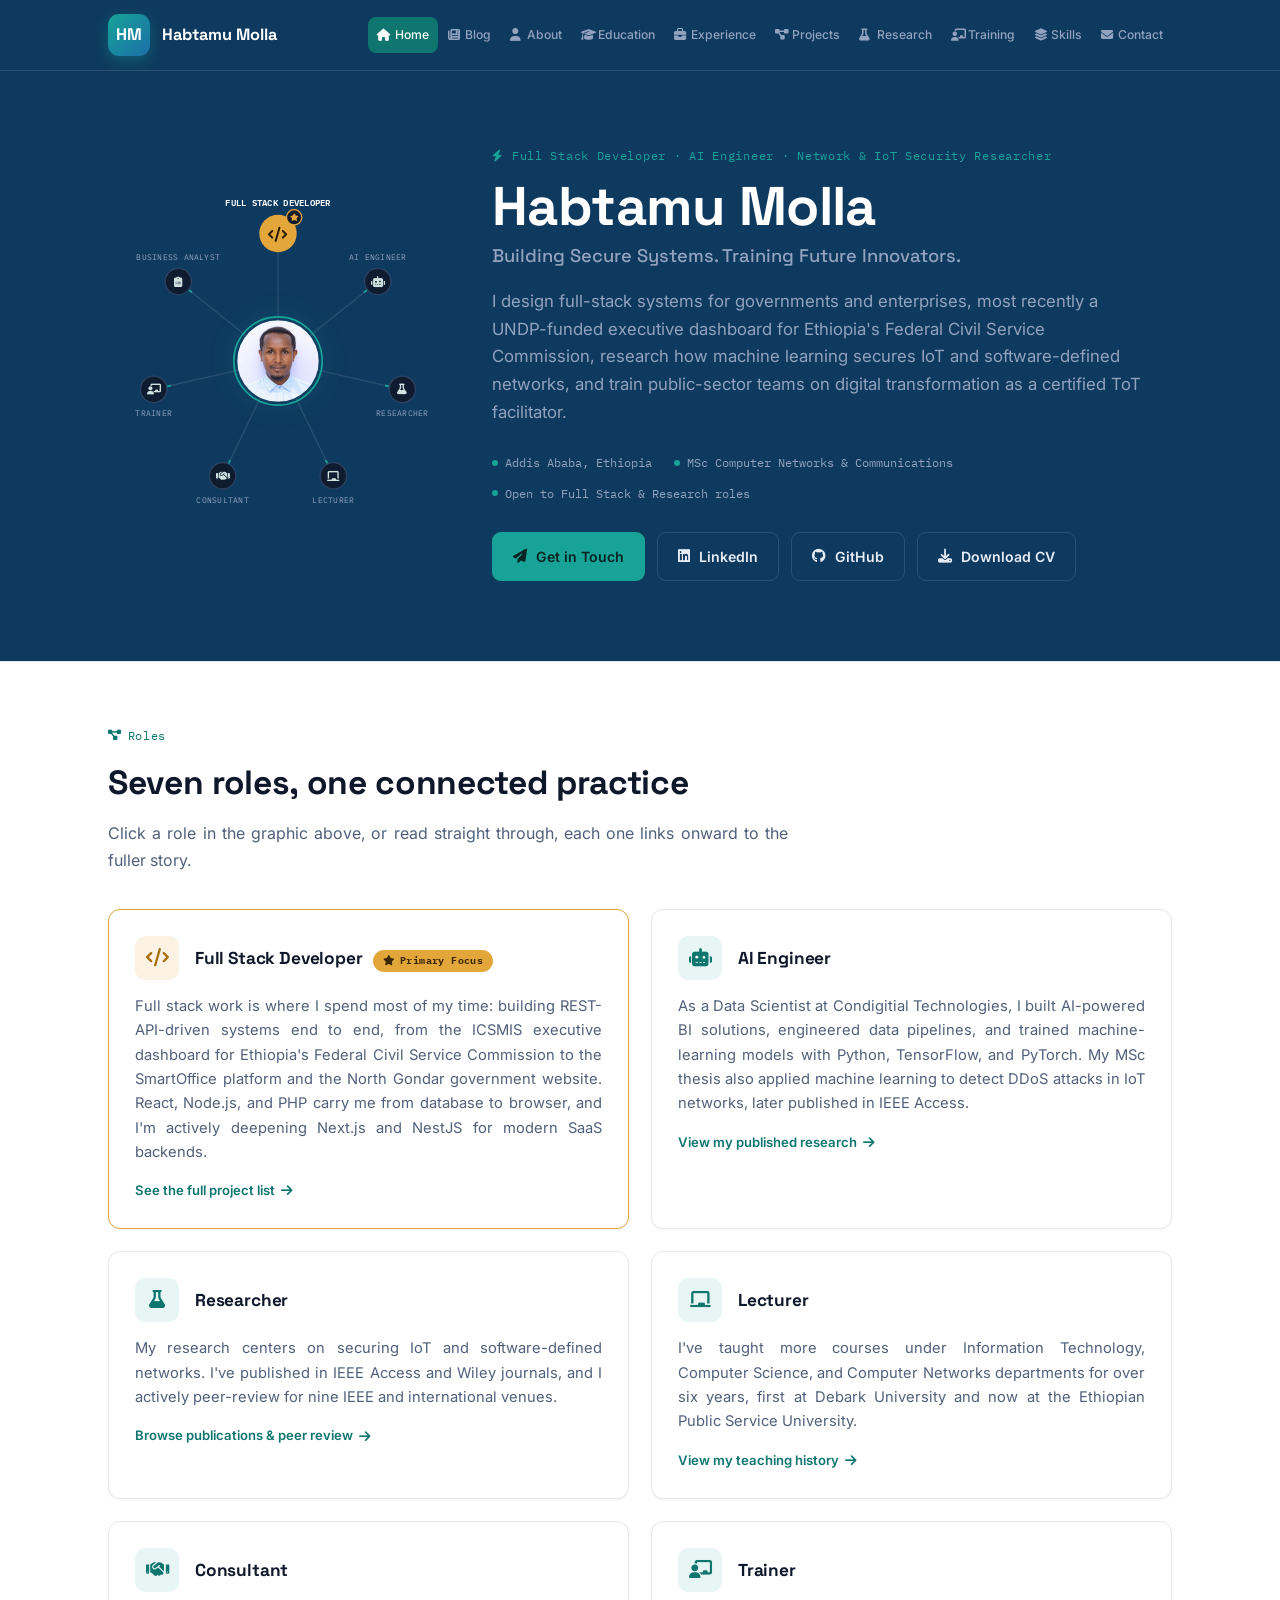
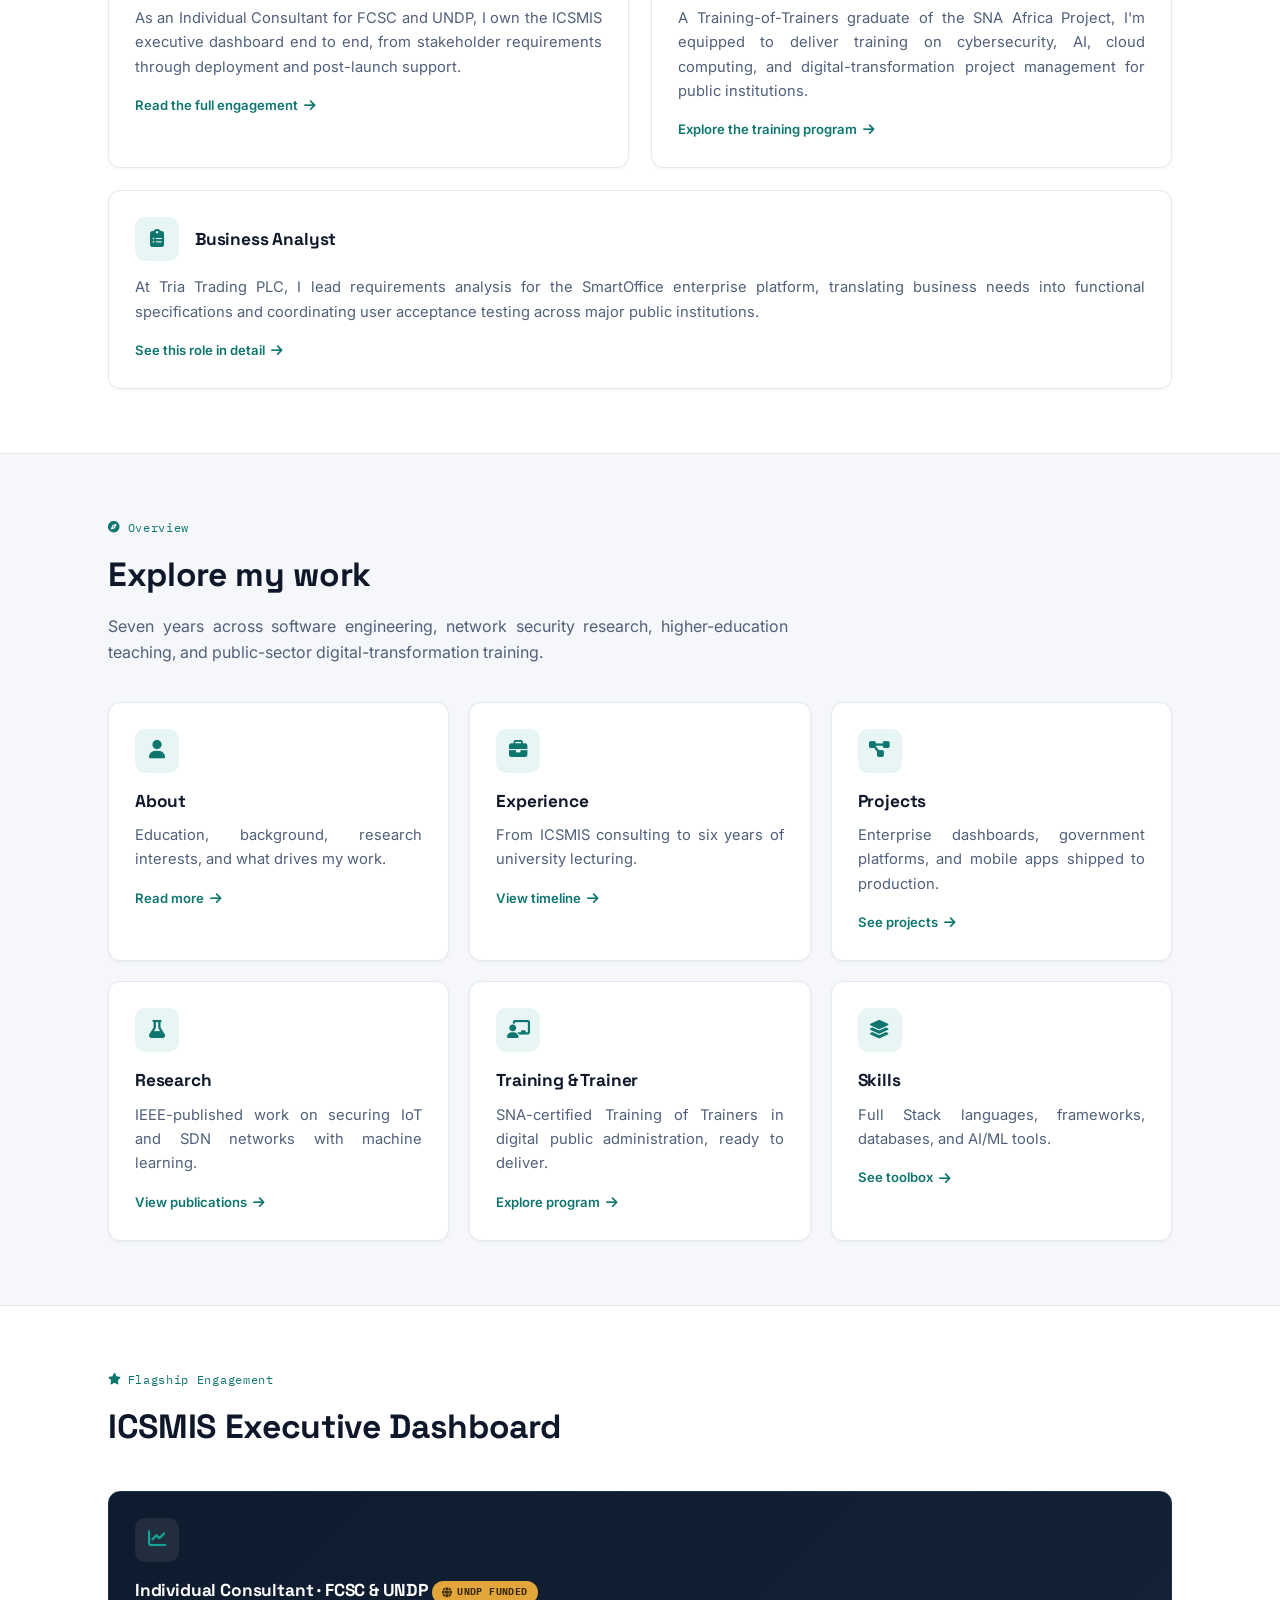
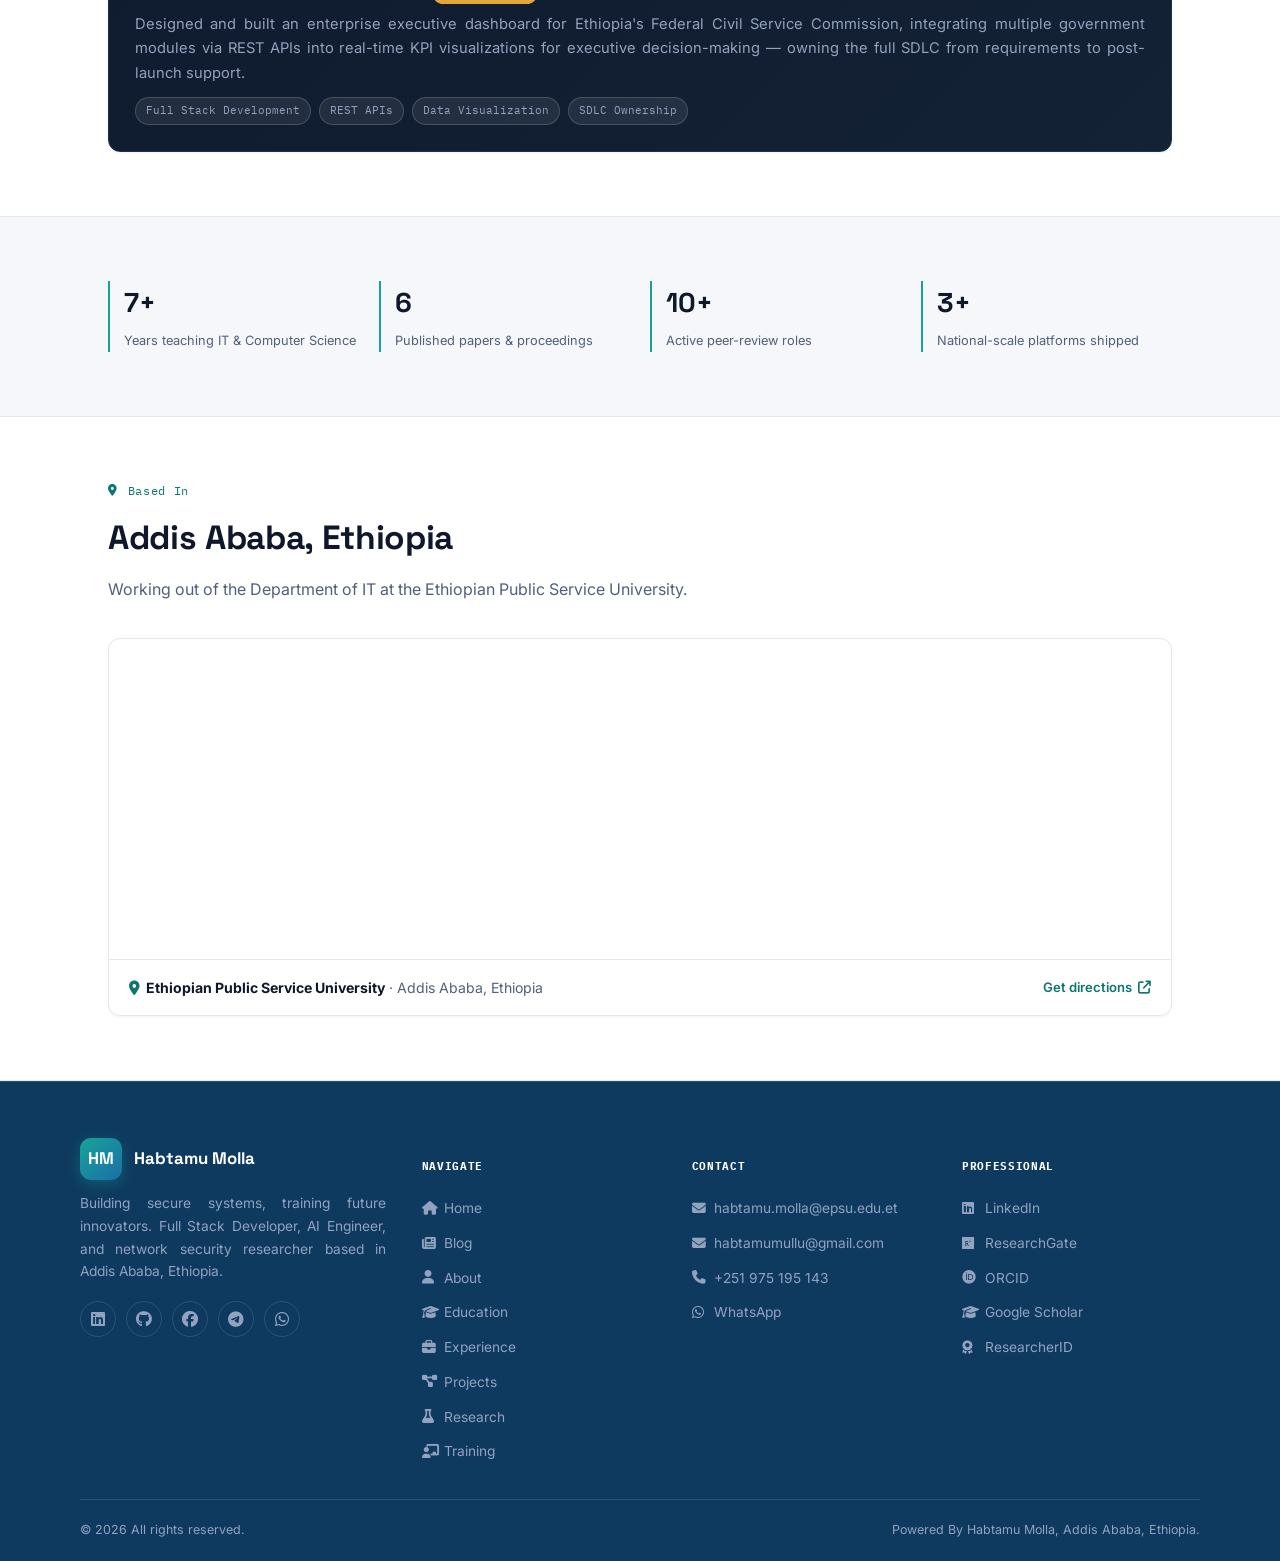
==== index.html @ 855fea1b "Fix spacing in footer copyright text" ====
<!DOCTYPE html>
<html lang="en">
<head>
<meta charset="UTF-8">
<meta name="viewport" content="width=device-width, initial-scale=1.0">
<title>Habtamu Molla | Full Stack Developer & Network Security Researcher</title>
<meta name="description" content="Portfolio of Habtamu Molla — Full Stack Developer, IT Lecturer, Network/IoT Security Researcher, and ToT Trainer based in Addis Ababa, Ethiopia.">
<link rel="preconnect" href="https://fonts.googleapis.com">
<link rel="preconnect" href="https://fonts.gstatic.com" crossorigin>
<link href="https://fonts.googleapis.com/css2?family=Space+Grotesk:wght@500;600;700&family=Inter:wght@400;500;600;700&family=IBM+Plex+Mono:wght@400;500&display=swap" rel="stylesheet">
<link rel="stylesheet" href="https://cdnjs.cloudflare.com/ajax/libs/font-awesome/6.5.1/css/all.min.css">
<link rel="stylesheet" href="assets/styles.css">
</head>
<body data-page="home">
<header class="site-header">
  <div class="nav-inner">
    <a class="brand" href="/">
      <span class="brand-mark">HM</span>
      <span class="brand-text">
        <span class="brand-name">Habtamu Molla</span>
        <span class="brand-tag">FULL STACK DEVELOPER &middot; AI &amp; SECURITY</span>
      </span>
    </a>
    <button class="nav-toggle" id="navToggle" aria-label="Toggle menu" aria-expanded="false">
      <span></span><span></span><span></span>
    </button>
    <ul class="nav-links" id="navLinks">
      <li><a href="/" data-page="home"><i class="fa-solid fa-house icon"></i>Home</a></li>
      <li><a href="blog" data-page="blog"><i class="fa-solid fa-newspaper icon"></i>Blog</a></li>
      <li><a href="about" data-page="about"><i class="fa-solid fa-user icon"></i>About</a></li>
      <li><a href="education" data-page="education"><i class="fa-solid fa-graduation-cap icon"></i>Education</a></li>
      <li><a href="experience" data-page="experience"><i class="fa-solid fa-briefcase icon"></i>Experience</a></li>
      <li><a href="projects" data-page="projects"><i class="fa-solid fa-diagram-project icon"></i>Projects</a></li>
      <li><a href="research" data-page="research"><i class="fa-solid fa-flask icon"></i>Research</a></li>
      <li><a href="training" data-page="training"><i class="fa-solid fa-chalkboard-user icon"></i>Training</a></li>
      <li><a href="skills" data-page="skills"><i class="fa-solid fa-layer-group icon"></i>Skills</a></li>
      <li><a href="contact" data-page="contact"><i class="fa-solid fa-envelope icon"></i>Contact</a></li>
    </ul>
  </div>
</header>

<section class="hero">
  <div class="hero-inner">
    <div class="hero-network"><svg viewBox="0 0 400 400" xmlns="http://www.w3.org/2000/svg" role="img" aria-label="My roles, connected around a central photo">
  <defs>
    <clipPath id="photoClip"><circle cx="200" cy="200" r="48"/></clipPath>
  </defs>
  <line x1="200" y1="200" x2="200.0" y2="50.0" stroke="var(--dark-line)" stroke-width="1.4"/><line class="pulse-a" x1="200" y1="200" x2="200.0" y2="50.0" stroke="#17A398" stroke-width="2" stroke-dasharray="9 121" stroke-linecap="round"/><line x1="200" y1="200" x2="317.3" y2="106.5" stroke="var(--dark-line)" stroke-width="1.4"/><line class="pulse-b" x1="200" y1="200" x2="317.3" y2="106.5" stroke="#17A398" stroke-width="2" stroke-dasharray="9 121" stroke-linecap="round"/><line x1="200" y1="200" x2="346.2" y2="233.4" stroke="var(--dark-line)" stroke-width="1.4"/><line class="pulse-c" x1="200" y1="200" x2="346.2" y2="233.4" stroke="#17A398" stroke-width="2" stroke-dasharray="9 121" stroke-linecap="round"/><line x1="200" y1="200" x2="265.1" y2="335.1" stroke="var(--dark-line)" stroke-width="1.4"/><line class="pulse-a" x1="200" y1="200" x2="265.1" y2="335.1" stroke="#17A398" stroke-width="2" stroke-dasharray="9 121" stroke-linecap="round"/><line x1="200" y1="200" x2="134.9" y2="335.1" stroke="var(--dark-line)" stroke-width="1.4"/><line class="pulse-b" x1="200" y1="200" x2="134.9" y2="335.1" stroke="#17A398" stroke-width="2" stroke-dasharray="9 121" stroke-linecap="round"/><line x1="200" y1="200" x2="53.8" y2="233.4" stroke="var(--dark-line)" stroke-width="1.4"/><line class="pulse-c" x1="200" y1="200" x2="53.8" y2="233.4" stroke="#17A398" stroke-width="2" stroke-dasharray="9 121" stroke-linecap="round"/><line x1="200" y1="200" x2="82.7" y2="106.5" stroke="var(--dark-line)" stroke-width="1.4"/><line class="pulse-a" x1="200" y1="200" x2="82.7" y2="106.5" stroke="#17A398" stroke-width="2" stroke-dasharray="9 121" stroke-linecap="round"/>
  <circle class="node-core-ring" cx="200" cy="200" r="52" fill="none" stroke="#17A398" stroke-width="2"/>
  <image href="assets/habtamu.jpg" x="152" y="152" width="96" height="96" clip-path="url(#photoClip)" preserveAspectRatio="xMidYMid slice"/>
  <a href="#role-fullstack" class="role-node" aria-label="Full Stack Developer">
      <circle class="node-circle" cx="200.0" cy="50.0" r="22" fill="var(--spark)" stroke="none" stroke-width="0"/>
      <text x="200.0" y="50.0" text-anchor="middle" dominant-baseline="central" style="font-family:'Font Awesome 6 Free';font-weight:900;font-size:18px;fill:#2A1B02;"></text>
      <text x="200.0" y="18.0" text-anchor="middle" class="node-label primary">FULL STACK DEVELOPER</text>
      <circle cx="219.0" cy="31.0" r="9" fill="#0F1B2E" stroke="var(--spark)" stroke-width="1.5"/>
      <text x="219.0" y="31.0" text-anchor="middle" dominant-baseline="central" class="node-star" style="font-family:'Font Awesome 6 Free';font-weight:900;font-size:9px;fill:var(--spark);"></text>
    </a><a href="#role-aiengineer" class="role-node" aria-label="AI Engineer">
      <circle class="node-circle" cx="317.3" cy="106.5" r="15.5" fill="#0F1B2E" stroke="#2E4363" stroke-width="1.5"/>
      <text x="317.3" y="106.5" text-anchor="middle" dominant-baseline="central" style="font-family:'Font Awesome 6 Free';font-weight:900;font-size:13px;fill:#CFE3E1;"></text>
      <text x="317.3" y="81.0" text-anchor="middle" class="node-label">AI ENGINEER</text>
    </a><a href="#role-researcher" class="role-node" aria-label="Researcher">
      <circle class="node-circle" cx="346.2" cy="233.4" r="15.5" fill="#0F1B2E" stroke="#2E4363" stroke-width="1.5"/>
      <text x="346.2" y="233.4" text-anchor="middle" dominant-baseline="central" style="font-family:'Font Awesome 6 Free';font-weight:900;font-size:13px;fill:#CFE3E1;"></text>
      <text x="346.2" y="264.9" text-anchor="middle" class="node-label">RESEARCHER</text>
    </a><a href="#role-lecturer" class="role-node" aria-label="Lecturer">
      <circle class="node-circle" cx="265.1" cy="335.1" r="15.5" fill="#0F1B2E" stroke="#2E4363" stroke-width="1.5"/>
      <text x="265.1" y="335.1" text-anchor="middle" dominant-baseline="central" style="font-family:'Font Awesome 6 Free';font-weight:900;font-size:13px;fill:#CFE3E1;"></text>
      <text x="265.1" y="366.6" text-anchor="middle" class="node-label">LECTURER</text>
    </a><a href="#role-consultant" class="role-node" aria-label="Consultant">
      <circle class="node-circle" cx="134.9" cy="335.1" r="15.5" fill="#0F1B2E" stroke="#2E4363" stroke-width="1.5"/>
      <text x="134.9" y="335.1" text-anchor="middle" dominant-baseline="central" style="font-family:'Font Awesome 6 Free';font-weight:900;font-size:13px;fill:#CFE3E1;"></text>
      <text x="134.9" y="366.6" text-anchor="middle" class="node-label">CONSULTANT</text>
    </a><a href="#role-trainer" class="role-node" aria-label="Trainer">
      <circle class="node-circle" cx="53.8" cy="233.4" r="15.5" fill="#0F1B2E" stroke="#2E4363" stroke-width="1.5"/>
      <text x="53.8" y="233.4" text-anchor="middle" dominant-baseline="central" style="font-family:'Font Awesome 6 Free';font-weight:900;font-size:13px;fill:#CFE3E1;"></text>
      <text x="53.8" y="264.9" text-anchor="middle" class="node-label">TRAINER</text>
    </a><a href="#role-analyst" class="role-node" aria-label="Business Analyst">
      <circle class="node-circle" cx="82.7" cy="106.5" r="15.5" fill="#0F1B2E" stroke="#2E4363" stroke-width="1.5"/>
      <text x="82.7" y="106.5" text-anchor="middle" dominant-baseline="central" style="font-family:'Font Awesome 6 Free';font-weight:900;font-size:13px;fill:#CFE3E1;"></text>
      <text x="82.7" y="81.0" text-anchor="middle" class="node-label">BUSINESS ANALYST</text>
    </a>
</svg></div>
    <div>
      <span class="eyebrow mono"><i class="fa-solid fa-bolt icon"></i>Full Stack Developer &middot; AI Engineer &middot; Network &amp; IoT Security Researcher</span>
      <h1>Habtamu Molla</h1>
      <div class="motto">Building Secure Systems. Training Future Innovators.</div>
      <p class="lede">I design full-stack systems for governments and enterprises, most recently a UNDP-funded executive dashboard for Ethiopia's Federal Civil Service Commission, research how machine learning secures IoT and software-defined networks, and train public-sector teams on digital transformation as a certified ToT facilitator.</p>
      <div class="hero-meta">
        <span><i class="dot"></i>Addis Ababa, Ethiopia</span>
        <span><i class="dot"></i>MSc Computer Networks &amp; Communications</span>
        <span><i class="dot"></i>Open to Full Stack &amp; Research roles</span>
      </div>
      <div class="btn-row">
        <a class="btn btn-primary" href="contact"><i class="fa-solid fa-paper-plane"></i>Get in Touch</a>
        <a class="btn btn-ghost-dark" href="https://www.linkedin.com/in/habtamu-molla-511308353/" target="_blank" rel="noopener"><i class="fa-brands fa-linkedin"></i>LinkedIn</a>
        <a class="btn btn-ghost-dark" href="https://github.com/Habtamariam" target="_blank" rel="noopener"><i class="fa-brands fa-github"></i>GitHub</a>
        <a class="btn btn-ghost-dark" href="assets/Habtamu_Molla_CV.pdf" download><i class="fa-solid fa-download"></i>Download CV</a>
      </div>
    </div>
  </div>
</section>

<section class="alt">
  <div class="wrap">
    <div class="sec-head">
      <span class="sec-eyebrow mono"><i class="fa-solid fa-diagram-project icon"></i>Roles</span>
      <h2>Seven roles, one connected practice</h2>
      <p>Click a role in the graphic above, or read straight through, each one links onward to the fuller story.</p>
    </div>
    <div class="grid-2">
    <div class="card role-block is-primary" id="role-fullstack">
      <div class="role-block-head">
        <div class="card-icon"><i class="fa-solid fa-code"></i></div>
        <h3 style="margin:0;">Full Stack Developer<span class="badge" style="margin-left:10px;"><i class="fa-solid fa-star"></i>Primary Focus</span></h3>
      </div>
      <p>Full stack work is where I spend most of my time: building REST-API-driven systems end to end, from the ICSMIS executive dashboard for Ethiopia's Federal Civil Service Commission to the SmartOffice platform and the North Gondar government website. React, Node.js, and PHP carry me from database to browser, and I'm actively deepening Next.js and NestJS for modern SaaS backends.</p>
      <a class="card-link" href="projects">See the full project list <i class="fa-solid fa-arrow-right"></i></a>
    </div>
    <div class="card role-block" id="role-aiengineer">
      <div class="role-block-head">
        <div class="card-icon"><i class="fa-solid fa-robot"></i></div>
        <h3 style="margin:0;">AI Engineer</h3>
      </div>
      <p>As a Data Scientist at Condigitial Technologies, I built AI-powered BI solutions, engineered data pipelines, and trained machine-learning models with Python, TensorFlow, and PyTorch. My MSc thesis also applied machine learning to detect DDoS attacks in IoT networks, later published in IEEE Access.</p>
      <a class="card-link" href="research">View my published research <i class="fa-solid fa-arrow-right"></i></a>
    </div>
    <div class="card role-block" id="role-researcher">
      <div class="role-block-head">
        <div class="card-icon"><i class="fa-solid fa-flask"></i></div>
        <h3 style="margin:0;">Researcher</h3>
      </div>
      <p>My research centers on securing IoT and software-defined networks. I've published in IEEE Access and Wiley journals, and I actively peer-review for nine IEEE and international venues.</p>
      <a class="card-link" href="research">Browse publications & peer review <i class="fa-solid fa-arrow-right"></i></a>
    </div>
    <div class="card role-block" id="role-lecturer">
      <div class="role-block-head">
        <div class="card-icon"><i class="fa-solid fa-chalkboard"></i></div>
        <h3 style="margin:0;">Lecturer</h3>
      </div>
      <p>I've taught more courses under Information Technology, Computer Science, and Computer Networks departments for over six years, first at Debark University and now at the Ethiopian Public Service University.</p>
      <a class="card-link" href="experience">View my teaching history <i class="fa-solid fa-arrow-right"></i></a>
    </div>
    <div class="card role-block" id="role-consultant">
      <div class="role-block-head">
        <div class="card-icon"><i class="fa-solid fa-handshake"></i></div>
        <h3 style="margin:0;">Consultant</h3>
      </div>
      <p>As an Individual Consultant for FCSC and UNDP, I own the ICSMIS executive dashboard end to end, from stakeholder requirements through deployment and post-launch support.</p>
      <a class="card-link" href="experience">Read the full engagement <i class="fa-solid fa-arrow-right"></i></a>
    </div>
    <div class="card role-block" id="role-trainer">
      <div class="role-block-head">
        <div class="card-icon"><i class="fa-solid fa-chalkboard-user"></i></div>
        <h3 style="margin:0;">Trainer</h3>
      </div>
      <p>A Training-of-Trainers graduate of the SNA Africa Project, I'm equipped to deliver training on cybersecurity, AI, cloud computing, and digital-transformation project management for public institutions.</p>
      <a class="card-link" href="training">Explore the training program <i class="fa-solid fa-arrow-right"></i></a>
    </div>
    <div class="card role-block" id="role-analyst">
      <div class="role-block-head">
        <div class="card-icon"><i class="fa-solid fa-clipboard-list"></i></div>
        <h3 style="margin:0;">Business Analyst</h3>
      </div>
      <p>At Tria Trading PLC, I lead requirements analysis for the SmartOffice enterprise platform, translating business needs into functional specifications and coordinating user acceptance testing across major public institutions.</p>
      <a class="card-link" href="experience">See this role in detail <i class="fa-solid fa-arrow-right"></i></a>
    </div>
    </div>
  </div>
</section>

<section>
  <div class="wrap">
    <div class="sec-head">
      <span class="sec-eyebrow mono"><i class="fa-solid fa-compass icon"></i>Overview</span>
      <h2>Explore my work</h2>
      <p>Seven years across software engineering, network security research, higher-education teaching, and public-sector digital-transformation training.</p>
    </div>
    <div class="grid-3">
      <div class="card">
        <div class="card-icon"><i class="fa-solid fa-user"></i></div>
        <h3>About</h3>
        <p>Education, background, research interests, and what drives my work.</p>
        <a class="card-link" href="about">Read more <i class="fa-solid fa-arrow-right"></i></a>
      </div>
      <div class="card">
        <div class="card-icon"><i class="fa-solid fa-briefcase"></i></div>
        <h3>Experience</h3>
        <p>From ICSMIS consulting to six years of university lecturing.</p>
        <a class="card-link" href="experience">View timeline <i class="fa-solid fa-arrow-right"></i></a>
      </div>
      <div class="card">
        <div class="card-icon"><i class="fa-solid fa-diagram-project"></i></div>
        <h3>Projects</h3>
        <p>Enterprise dashboards, government platforms, and mobile apps shipped to production.</p>
        <a class="card-link" href="projects">See projects <i class="fa-solid fa-arrow-right"></i></a>
      </div>
      <div class="card">
        <div class="card-icon"><i class="fa-solid fa-flask"></i></div>
        <h3>Research</h3>
        <p>IEEE-published work on securing IoT and SDN networks with machine learning.</p>
        <a class="card-link" href="research">View publications <i class="fa-solid fa-arrow-right"></i></a>
      </div>
      <div class="card">
        <div class="card-icon"><i class="fa-solid fa-chalkboard-user"></i></div>
        <h3>Training &amp; Trainer</h3>
        <p>SNA-certified Training of Trainers in digital public administration, ready to deliver.</p>
        <a class="card-link" href="training">Explore program <i class="fa-solid fa-arrow-right"></i></a>
      </div>
      <div class="card">
        <div class="card-icon"><i class="fa-solid fa-layer-group"></i></div>
        <h3>Skills</h3>
        <p>Full Stack languages, frameworks, databases, and AI/ML tools.</p>
        <a class="card-link" href="skills">See toolbox <i class="fa-solid fa-arrow-right"></i></a>
      </div>
    </div>
  </div>
</section>

<section class="alt">
  <div class="wrap">
    <div class="sec-head">
      <span class="sec-eyebrow mono"><i class="fa-solid fa-star icon"></i>Flagship Engagement</span>
      <h2>ICSMIS Executive Dashboard</h2>
    </div>
    <div class="card flagship">
      <div class="card-icon"><i class="fa-solid fa-chart-line"></i></div>
      <h3>Individual Consultant &middot; FCSC &amp; UNDP <span class="badge"><i class="fa-solid fa-globe"></i>UNDP FUNDED</span></h3>
      <p>Designed and built an enterprise executive dashboard for Ethiopia's Federal Civil Service Commission, integrating multiple government modules via REST APIs into real-time KPI visualizations for executive decision-making &mdash; owning the full SDLC from requirements to post-launch support.</p>
      <div class="tag-row">
        <span class="tag">Full Stack Development</span><span class="tag">REST APIs</span><span class="tag">Data Visualization</span><span class="tag">SDLC Ownership</span>
      </div>
    </div>
  </div>
</section>

<section>
  <div class="wrap">
    <div class="stat-list">
      <div class="stat"><span class="num">7+</span><span class="lbl">Years teaching IT &amp; Computer Science</span></div>
      <div class="stat"><span class="num">6</span><span class="lbl">Published papers &amp; proceedings</span></div>
      <div class="stat"><span class="num">10+</span><span class="lbl">Active peer-review roles</span></div>
      <div class="stat"><span class="num">3+</span><span class="lbl">National-scale platforms shipped</span></div>
    </div>
  </div>
</section>

<section class="alt">
  <div class="wrap">
    <div class="sec-head">
      <span class="sec-eyebrow mono"><i class="fa-solid fa-location-dot icon"></i>Based In</span>
      <h2>Addis Ababa, Ethiopia</h2>
      <p>Working out of the Department of IT at the Ethiopian Public Service University.</p>
    </div>
    <div class="map-card">
      <div class="map-embed">
        <iframe src="https://maps.google.com/maps?q=Ethiopian+Public+Service+University+Addis+Ababa+Ethiopia&t=&z=15&ie=UTF8&iwloc=&output=embed" loading="lazy" referrerpolicy="no-referrer-when-downgrade" title="Map to Ethiopian Public Service University"></iframe>
        <a class="map-overlay-link" href="https://www.google.com/maps/search/?api=1&query=Ethiopian+Public+Service+University+Addis+Ababa+Ethiopia" target="_blank" rel="noopener" aria-label="Open in Google Maps">
          <span class="map-overlay-badge"><i class="fa-solid fa-up-right-from-square"></i>Open in Google Maps</span>
        </a>
      </div>
      <div class="map-caption">
        <span><i class="fa-solid fa-location-dot" style="color:var(--signal-dark);margin-right:6px;"></i><strong>Ethiopian Public Service University</strong> &middot; Addis Ababa, Ethiopia</span>
        <a class="card-link" href="https://www.google.com/maps/search/?api=1&query=Ethiopian+Public+Service+University+Addis+Ababa+Ethiopia" target="_blank" rel="noopener">Get directions <i class="fa-solid fa-arrow-up-right-from-square"></i></a>
      </div>
    </div>

  </div>
</section>

<footer class="site-footer">
  <div class="wrap footer-top">
    <div class="footer-grid">
      <div class="footer-brand">
        <div class="brand">
          <span class="brand-mark">HM</span>
          <span class="brand-name" style="font-size:1.05rem;">Habtamu Molla</span>
        </div>
        <p>Building secure systems, training future innovators. Full Stack Developer, AI Engineer, and network security researcher based in Addis Ababa, Ethiopia.</p>
        <div class="footer-social" style="margin-top:18px;">
          <a href="https://www.linkedin.com/in/habtamu-molla-511308353/" target="_blank" rel="noopener" aria-label="LinkedIn"><i class="fa-brands fa-linkedin"></i></a>
          <a href="https://github.com/Habtamariam" target="_blank" rel="noopener" aria-label="GitHub"><i class="fa-brands fa-github"></i></a>
          <a href="https://web.facebook.com/habtamu.molla.3133" target="_blank" rel="noopener" aria-label="Facebook"><i class="fa-brands fa-facebook"></i></a>
          <a href="https://t.me/habtemaryiam" target="_blank" rel="noopener" aria-label="Telegram"><i class="fa-brands fa-telegram"></i></a>
          <a href="https://wa.me/251975195143" target="_blank" rel="noopener" aria-label="WhatsApp"><i class="fa-brands fa-whatsapp"></i></a>
        </div>
      </div>
      <div class="footer-col">
        <h5>Navigate</h5>
        <a href="/"><i class="fa-solid fa-house icon"></i>Home</a>
        <a href="blog"><i class="fa-solid fa-newspaper icon"></i>Blog</a>
        <a href="about"><i class="fa-solid fa-user icon"></i>About</a>
        <a href="education"><i class="fa-solid fa-graduation-cap icon"></i>Education</a>
        <a href="experience"><i class="fa-solid fa-briefcase icon"></i>Experience</a>
        <a href="projects"><i class="fa-solid fa-diagram-project icon"></i>Projects</a>
        <a href="research"><i class="fa-solid fa-flask icon"></i>Research</a>
        <a href="training"><i class="fa-solid fa-chalkboard-user icon"></i>Training</a>
      </div>
      <div class="footer-col">
        <h5>Contact</h5>
        <a href="mailto:habtamu.molla@epsu.edu.et"><i class="fa-solid fa-envelope icon"></i>habtamu.molla@epsu.edu.et</a>
        <a href="mailto:habtamumullu@gmail.com"><i class="fa-solid fa-envelope icon"></i>habtamumullu@gmail.com</a>
        <a href="tel:+251975195143"><i class="fa-solid fa-phone icon"></i>+251 975 195 143</a>
        <a href="https://wa.me/251975195143" target="_blank" rel="noopener"><i class="fa-brands fa-whatsapp icon"></i>WhatsApp</a>
      </div>
      <div class="footer-col">
        <h5>Professional</h5>
        <a href="https://www.linkedin.com/in/habtamu-molla-511308353/" target="_blank" rel="noopener"><i class="fa-brands fa-linkedin icon"></i>LinkedIn</a>
        <a href="https://www.researchgate.net/profile/Habtamu-Belachew-2" target="_blank" rel="noopener"><i class="fa-brands fa-researchgate icon"></i>ResearchGate</a>
        <a href="https://orcid.org/0009-0005-8239-3585" target="_blank" rel="noopener"><i class="fa-brands fa-orcid icon"></i>ORCID</a>
        <a href="https://scholar.google.com/citations?user=Yios4TAAAAAJ&hl=en&oi=ao" target="_blank" rel="noopener"><i class="fa-solid fa-graduation-cap icon"></i>Google Scholar</a>
        <a href="https://www.webofscience.com/wos/author/record/MIO-9111-2025" target="_blank" rel="noopener"><i class="fa-solid fa-award icon"></i>ResearcherID</a>
      </div>
    </div>
  </div>
  <div class="wrap footer-bottom">
    <span>&copy; <span class="js-year"></span> All rights reserved.</span>
    <span>Powered By Habtamu Molla, Addis Ababa, Ethiopia.</span>
  </div>
</footer>

<script src="assets/main.js"></script>
</body>
</html>
---- assets/styles.css ----
/* ========================================================
   Habtamu Molla — Portfolio Stylesheet
   ======================================================== */
:root{
  --ink:#0F172A;
  --ink-soft:#51607A;
  --paper:#F5F7FA;
  --card:#FFFFFF;
  --line:#E4E8EF;
  --brand:#154C79;
  --brand-2:#1B6FA8;
  --signal:#17A398;
  --signal-dark:#0E756F;
  --spark:#E2A63B;
  --dark-bg:#0E3A5F;
  --dark-bg-2:#145C8C;
  --dark-line:rgba(255,255,255,0.12);
  --dark-text:#E7ECF5;
  --dark-text-soft:#93A2BE;
  --radius:12px;
  --maxw:1120px;
  --shadow:0 10px 30px -12px rgba(15,23,42,0.18);
}
*{box-sizing:border-box;}
html{scroll-behavior:smooth;}
body{
  margin:0;background:var(--paper);color:var(--ink);
  font-family:'Inter',system-ui,-apple-system,sans-serif;
  font-size:16px;line-height:1.65;-webkit-font-smoothing:antialiased;
}
h1,h2,h3,h4,.display{font-family:'Space Grotesk',sans-serif;letter-spacing:-0.01em;color:var(--ink);margin:0;}
.mono{font-family:'IBM Plex Mono',monospace;letter-spacing:0.06em;}
a{color:inherit;text-decoration:none;}
img{max-width:100%;display:block;}
.wrap{max-width:var(--maxw);margin:0 auto;padding:0 28px;}
.icon{width:1em;height:1em;display:inline-block;vertical-align:-0.12em;}
ul{margin:0;padding:0;}
li{list-style:none;}

/* ---------------- Header / Nav ---------------- */
header.site-header{
  position:sticky;top:0;z-index:100;background:var(--dark-bg);
  border-bottom:1px solid var(--dark-line);
}
.nav-inner{
  max-width:var(--maxw);margin:0 auto;padding:14px 28px;
  display:flex;align-items:center;justify-content:space-between;gap:14px;flex-wrap:nowrap;
}
.brand{display:flex;align-items:center;gap:12px;min-width:0;flex-shrink:0;}
.brand-mark{
  width:42px;height:42px;border-radius:11px;
  background:linear-gradient(135deg,var(--signal),var(--brand-2));
  display:flex;align-items:center;justify-content:center;
  font-family:'Space Grotesk';font-weight:700;color:#fff;font-size:1.05rem;
  box-shadow:0 4px 14px rgba(23,163,152,0.35);
  flex-shrink:0;
}
.brand-text{display:flex;flex-direction:column;line-height:1.15;white-space:nowrap;}
.brand-name{font-family:'Space Grotesk';font-weight:700;color:#fff;font-size:1.02rem;}
.brand-tag{display:none;}

.nav-links{
  display:flex;gap:1px;align-items:center;flex-wrap:nowrap;
  overflow-x:auto;scrollbar-width:none;-ms-overflow-style:none;
}
.nav-links::-webkit-scrollbar{display:none;}
.nav-links a{
  display:flex;align-items:center;gap:5px;flex-shrink:0;
  font-size:0.76rem;color:var(--dark-text-soft);padding:8px 9px;border-radius:8px;
  font-weight:500;transition:background .18s, color .18s;white-space:nowrap;
}
.nav-links a:hover{color:#fff;background:rgba(255,255,255,0.06);}
.nav-links a.active{color:#fff;background:var(--signal-dark);}
.nav-toggle{display:none;background:none;border:none;cursor:pointer;padding:8px;flex-shrink:0;}
.nav-toggle span{display:block;width:22px;height:2px;background:#fff;margin:5px 0;border-radius:2px;}

@media (max-width:980px){
  .nav-inner{flex-wrap:wrap;}
  .nav-links{
    position:absolute;top:100%;left:0;right:0;background:var(--dark-bg);
    flex-direction:column;align-items:stretch;gap:0;
    max-height:0;overflow:hidden;transition:max-height .25s ease;
    border-bottom:1px solid var(--dark-line);
  }
  .nav-links.open{max-height:600px;overflow-y:auto;}
  .nav-links a{padding:14px 28px;border-bottom:1px solid var(--dark-line);border-radius:0;}
  .nav-toggle{display:block;}
}

/* ---------------- Page header banner (non-home pages) ---------------- */
.page-banner{
  background:linear-gradient(135deg,var(--dark-bg),var(--dark-bg-2));
  color:#fff;padding:56px 0 46px;position:relative;overflow:hidden;
}
.page-banner .eyebrow{color:var(--signal);font-size:0.75rem;margin-bottom:10px;display:flex;align-items:center;gap:8px;}
.page-banner h1{font-size:clamp(2rem,4.4vw,2.9rem);color:#fff;margin-bottom:10px;}
.page-banner p{color:var(--dark-text-soft);max-width:60ch;margin:0;font-size:1.02rem;}

/* ---------------- Sections ---------------- */
section{padding:64px 0;}
section.alt{background:var(--card);border-top:1px solid var(--line);border-bottom:1px solid var(--line);}
.sec-head{margin-bottom:36px;max-width:680px;}
.sec-eyebrow{color:var(--signal-dark);font-size:0.72rem;margin-bottom:10px;display:flex;align-items:center;gap:8px;}
.sec-head h2{font-size:clamp(1.6rem,3vw,2.1rem);margin-bottom:10px;}
.sec-head p{color:var(--ink-soft);margin:0;}

/* ---------------- Buttons ---------------- */
.btn{
  display:inline-flex;align-items:center;gap:9px;padding:12px 20px;border-radius:9px;
  font-size:0.88rem;font-weight:600;transition:transform .15s, background .2s, color .2s, border-color .2s;
  border:1px solid transparent;cursor:pointer;
}
.btn:hover{transform:translateY(-2px);}
.btn-primary{background:var(--signal);color:#062421;}
.btn-primary:hover{background:#1ec2ae;}
.btn-ghost-dark{border-color:var(--dark-line);color:var(--dark-text);}
.btn-ghost-dark:hover{border-color:var(--signal);color:var(--signal);}
.btn-ghost-light{border-color:var(--line);color:var(--ink);background:var(--card);}
.btn-ghost-light:hover{border-color:var(--signal);color:var(--signal-dark);}
.btn-row{display:flex;flex-wrap:wrap;gap:12px;}

/* ---------------- Cards / Grids ---------------- */
.grid-2{display:grid;grid-template-columns:1fr 1fr;gap:22px;}
.grid-3{display:grid;grid-template-columns:repeat(3,1fr);gap:20px;}
/* when a grid ends on a lone odd item, let it span the full row instead of leaving a gap */
.grid-2 > *:last-child:nth-child(odd){grid-column:1 / -1;}
.grid-3 > *:nth-last-child(1):nth-child(3n+1){grid-column:1 / -1;}
.card{
  background:var(--card);border:1px solid var(--line);border-radius:var(--radius);
  padding:26px;box-shadow:0 1px 3px rgba(15,23,42,0.05);
  transition:border-color .25s, transform .25s cubic-bezier(.2,.8,.2,1), box-shadow .25s;
}
.card:hover{border-color:var(--signal);transform:translateY(-5px);box-shadow:0 20px 36px -16px rgba(15,23,42,0.22);}
.card .card-icon{
  width:44px;height:44px;border-radius:10px;background:rgba(23,163,152,0.1);
  display:flex;align-items:center;justify-content:center;color:var(--signal-dark);
  font-size:1.15rem;margin-bottom:14px;
  transition:background .25s, color .25s, transform .25s cubic-bezier(.2,.8,.2,1);
}
.card:hover .card-icon{background:var(--signal);color:#fff;transform:scale(1.08) rotate(-4deg);}
.card h3{font-size:1.08rem;margin-bottom:8px;}
.card p{color:var(--ink-soft);font-size:0.92rem;margin:0 0 12px;}
.card-link{font-size:0.82rem;font-weight:600;color:var(--signal-dark);display:inline-flex;align-items:center;gap:6px;transition:gap .2s;}
.card-link:hover{text-decoration:underline;gap:9px;}
.card.flagship{
  background:linear-gradient(135deg,#0F1B2E,#142236);color:#fff;border-color:#1c3350;
}
.card.flagship:hover{box-shadow:0 22px 40px -16px rgba(0,0,0,0.45);}
.card.flagship p{color:var(--dark-text-soft);}
.card.flagship h3{color:#fff;}
.card.flagship .card-icon{background:rgba(255,255,255,0.08);color:var(--signal);}
.card.flagship:hover .card-icon{background:var(--signal);color:#062421;}
.badge{
  display:inline-flex;align-items:center;gap:5px;font-family:'IBM Plex Mono';font-size:0.64rem;
  background:var(--spark);color:#3A2703;padding:3px 10px;border-radius:20px;letter-spacing:0.04em;
}

/* Justified body copy for a cleaner, more considered read */
p{text-align:justify;text-justify:inter-word;}
.eyebrow, .sec-eyebrow, .mono, .badge, .tag, .pill, .t-date, .brand-tag, .lede{text-align:left;}

/* ---------------- About page: structured bio ---------------- */
.bio-lede{
  font-family:'Space Grotesk';font-size:1.2rem;font-weight:500;color:var(--ink);
  max-width:78ch;margin:0 0 34px;text-align:left;line-height:1.55;
}
.bio-grid{display:grid;grid-template-columns:1fr 1fr;gap:22px;margin-bottom:34px;}
.bio-item{
  background:var(--card);border:1px solid var(--line);border-left:3px solid var(--signal);
  border-radius:var(--radius);padding:24px 26px;
  transition:border-color .25s, transform .25s cubic-bezier(.2,.8,.2,1), box-shadow .25s;
  box-shadow:0 1px 3px rgba(15,23,42,0.05);
}
.bio-item:hover{transform:translateY(-4px);box-shadow:0 16px 30px -16px rgba(15,23,42,0.2);border-left-color:var(--spark);}
.bio-item-icon{
  width:38px;height:38px;border-radius:9px;background:rgba(23,163,152,0.1);color:var(--signal-dark);
  display:flex;align-items:center;justify-content:center;font-size:1rem;margin-bottom:12px;
}
.bio-item h3{font-size:1.02rem;margin-bottom:8px;}
.bio-item p{color:var(--ink-soft);font-size:0.92rem;margin:0;}
.bio-quote{
  position:relative;background:linear-gradient(135deg,rgba(23,163,152,0.06),rgba(27,111,168,0.05));
  border-left:3px solid var(--signal);border-radius:var(--radius);padding:28px 30px;margin:0;
}
.bio-quote i{color:var(--signal);font-size:1.3rem;margin-bottom:10px;display:block;}
.bio-quote p{color:var(--ink);font-size:1.02rem;font-style:italic;margin:0;max-width:80ch;}
@media (max-width:760px){
  .bio-grid{grid-template-columns:1fr;}
}

/* ---------------- Timeline ---------------- */
.timeline{position:relative;padding-left:30px;}
.timeline::before{content:"";position:absolute;left:5px;top:6px;bottom:6px;width:2px;background:var(--line);}
.t-item{position:relative;padding-bottom:36px;padding-left:4px;border-radius:8px;transition:padding-left .22s, background .22s;}
.t-item:hover{padding-left:14px;background:linear-gradient(90deg,rgba(23,163,152,0.05),transparent 70%);}
.t-item:last-child{padding-bottom:0;}
.t-dot{position:absolute;left:-30px;top:5px;width:13px;height:13px;border-radius:50%;background:var(--paper);border:2px solid var(--brand-2);transition:transform .22s, box-shadow .22s;}
.t-item:hover .t-dot{transform:scale(1.25);box-shadow:0 0 0 5px rgba(23,163,152,0.16);}
.t-item.flagship .t-dot{background:var(--spark);border-color:var(--spark);}
.t-date{font-family:'IBM Plex Mono';font-size:0.75rem;color:var(--signal-dark);margin-bottom:4px;display:block;}
.t-role{font-family:'Space Grotesk';font-weight:600;font-size:1.1rem;margin-bottom:2px;}
.t-org{color:var(--ink-soft);font-size:0.92rem;margin-bottom:10px;}
.t-desc{color:var(--ink-soft);font-size:0.95rem;max-width:66ch;text-align:justify;text-justify:inter-word;}

/* ---------------- Tags / Pills ---------------- */
.tag-row{display:flex;flex-wrap:wrap;gap:8px;}
.tag{font-family:'IBM Plex Mono';font-size:0.68rem;padding:4px 10px;border-radius:20px;background:var(--paper);border:1px solid var(--line);color:var(--ink-soft);transition:background .18s, color .18s, border-color .18s;}
.card.flagship .tag{background:rgba(255,255,255,0.08);border-color:rgba(255,255,255,0.16);color:var(--dark-text-soft);}
.pill{font-size:0.84rem;padding:8px 15px;border-radius:20px;background:var(--card);border:1px solid var(--line);display:inline-flex;align-items:center;gap:7px;transition:border-color .18s, transform .18s, box-shadow .18s;}
.pill:hover{border-color:var(--signal);transform:translateY(-2px);box-shadow:0 6px 14px -8px rgba(15,23,42,0.25);}
.pill.growing{border-style:dashed;border-color:var(--spark);color:#7a5a12;background:#FDF6E8;}
.pill.growing:hover{border-color:#a86f0c;}
.pill-row{display:flex;flex-wrap:wrap;gap:9px;}

/* ---------------- Tables / Lists ---------------- */
.info-list li{padding:14px 10px;border-bottom:1px solid var(--line);font-size:0.94rem;color:var(--ink-soft);display:flex;gap:14px;border-radius:8px;transition:background .18s, padding-left .18s;}
.info-list li:hover{background:var(--paper);padding-left:14px;}
.info-list li:last-child{border-bottom:none;}
.info-list .il-icon{color:var(--signal-dark);width:20px;flex-shrink:0;margin-top:2px;text-align:center;}
.info-list strong{color:var(--ink);}

/* Compact inline icon+label links, CV-header style: [icon] Label */
.quick-links{display:flex;flex-wrap:wrap;gap:10px 22px;align-items:center;}
.quick-links a{
  display:inline-flex;align-items:center;gap:7px;font-size:0.92rem;font-weight:600;
  color:var(--signal-dark);white-space:nowrap;transition:gap .18s, color .18s;
}
.quick-links a i{font-size:0.95em;}
.quick-links a:hover{text-decoration:underline;gap:10px;}
.quick-links.on-dark a{color:var(--dark-text);}
.quick-links.on-dark a:hover{color:var(--signal);}

.pub-item{display:grid;grid-template-columns:96px 1fr;gap:20px;padding:20px 14px;border-bottom:1px solid var(--line);border-radius:8px;transition:background .18s;}
.pub-item:hover{background:var(--paper);}
.pub-item:last-child{border-bottom:none;}
.pub-year{font-family:'IBM Plex Mono';color:var(--signal-dark);font-size:0.85rem;}
.pub-title{font-weight:600;margin-bottom:5px;}
.pub-venue{color:var(--ink-soft);font-size:0.88rem;}
.pub-link{font-size:0.8rem;color:var(--signal-dark);font-weight:600;display:inline-flex;gap:5px;align-items:center;margin-top:6px;}

/* ---------------- Stat blocks ---------------- */
.stat-list{display:grid;grid-template-columns:repeat(4,1fr);gap:20px;}
.stat{border-left:2px solid var(--signal);padding-left:14px;transition:border-color .2s, transform .2s;}
.stat:hover{border-color:var(--spark);transform:translateX(3px);}
.stat .num{font-family:'Space Grotesk';font-size:1.7rem;font-weight:700;color:var(--ink);display:block;}
.stat .lbl{font-size:0.8rem;color:var(--ink-soft);}

/* ---------------- Training accordion-style blocks ---------------- */
.phase-card{background:var(--card);border:1px solid var(--line);border-radius:var(--radius);padding:24px;margin-bottom:18px;transition:border-color .2s, box-shadow .2s, transform .2s;}
.phase-card:hover{border-color:var(--signal);box-shadow:0 16px 30px -18px rgba(15,23,42,0.2);transform:translateY(-2px);}
.phase-card h4{font-size:1rem;margin-bottom:12px;display:flex;align-items:center;gap:10px;color:var(--brand);}
.phase-topics{display:grid;grid-template-columns:1fr 1fr;gap:8px 24px;}
.phase-topics div{font-size:0.88rem;color:var(--ink-soft);padding:6px 0;border-bottom:1px dashed var(--line);display:flex;gap:8px;}
.phase-topics div .icon{color:var(--signal-dark);flex-shrink:0;margin-top:3px;}


/* ---------------- Hero (home only) ---------------- */
.hero{position:relative;background:var(--dark-bg);color:var(--dark-text);overflow:hidden;padding:70px 0 80px;}
.hero-inner{max-width:var(--maxw);margin:0 auto;padding:0 28px;position:relative;z-index:2;display:grid;grid-template-columns:auto 1fr;gap:44px;align-items:center;}
.hero-photo{width:190px;height:190px;border-radius:50%;overflow:hidden;border:4px solid var(--signal);box-shadow:0 0 0 8px rgba(23,163,152,0.12),0 20px 40px rgba(0,0,0,0.35);flex-shrink:0;}
.hero-photo img{width:100%;height:100%;object-fit:cover;}

/* Role network graphic (home hero) */
.hero-network{width:340px;height:340px;flex-shrink:0;}
.hero-network svg{width:100%;height:100%;overflow:visible;}
.role-node{cursor:pointer;}
.role-node .node-circle{transition:filter .18s, transform .18s;transform-origin:center;transform-box:fill-box;}
.role-node:hover .node-circle{filter:brightness(1.3);transform:scale(1.08);}
.role-node .node-label{font-family:'IBM Plex Mono';font-size:9.5px;fill:var(--dark-text-soft);text-transform:uppercase;letter-spacing:0.03em;transition:fill .18s;}
.role-node:hover .node-label{fill:#fff;}
.role-node .node-label.primary{fill:#fff;font-weight:600;font-size:10.5px;}
.node-core-ring{filter:drop-shadow(0 0 12px rgba(23,163,152,0.6));}
@media (prefers-reduced-motion: no-preference){
  .pulse-a{animation:hero-pulse 3.4s ease-in-out infinite;}
  .pulse-b{animation:hero-pulse 3.4s ease-in-out infinite;animation-delay:1.13s;}
  .pulse-c{animation:hero-pulse 3.4s ease-in-out infinite;animation-delay:2.26s;}
}
@keyframes hero-pulse{
  0%{stroke-dashoffset:130;opacity:0;}
  8%{opacity:1;}
  45%{stroke-dashoffset:0;opacity:1;}
  60%{opacity:0;}
  100%{opacity:0;}
}
.role-block{scroll-margin-top:96px;}
.role-block .card-icon{margin-bottom:0;}
.role-block-head{display:flex;align-items:center;gap:16px;margin-bottom:14px;}
.role-block.is-primary{border-color:var(--spark);}
.role-block.is-primary .card-icon{background:rgba(226,166,59,0.14);color:#a86f0c;}
.eyebrow{display:inline-flex;align-items:center;gap:8px;font-size:0.74rem;color:var(--signal);padding-bottom:12px;}
.hero h1{font-size:clamp(2.2rem,5vw,3.4rem);font-weight:700;color:#fff;line-height:1.05;margin-bottom:6px;}
.hero .motto{font-family:'Space Grotesk';font-size:1.15rem;color:var(--dark-text-soft);margin-bottom:16px;font-weight:500;}
.hero p.lede{font-size:1.05rem;color:var(--dark-text-soft);max-width:60ch;margin-bottom:26px;}
.hero-meta{display:flex;flex-wrap:wrap;gap:10px 22px;margin-bottom:28px;font-family:'IBM Plex Mono';font-size:0.78rem;color:var(--dark-text-soft);}
.hero-meta span{display:flex;align-items:center;gap:7px;}
.dot{width:6px;height:6px;border-radius:50%;background:var(--signal);display:inline-block;}

@media (max-width:980px) and (min-width:761px){
  .grid-3{grid-template-columns:1fr 1fr;}
}

@media (max-width:760px){
  .hero-inner{grid-template-columns:1fr;text-align:center;}
  .hero-photo{margin:0 auto;}
  .hero-network{margin:0 auto;}
  .hero-meta{justify-content:center;}
  .btn-row{justify-content:center;}
  .grid-2,.grid-3{grid-template-columns:1fr;}
  .stat-list{grid-template-columns:1fr 1fr;}
  .phase-topics{grid-template-columns:1fr;}
  .pub-item{grid-template-columns:60px 1fr;}
}

/* ---------------- Blog / News feed ---------------- */
.blog-layout{display:grid;grid-template-columns:1.9fr 1fr;gap:32px;align-items:start;}
.news-feed{min-width:0;}
.news-card{
  position:relative;background:var(--card);border:1px solid var(--line);border-left:4px solid var(--signal);
  border-radius:var(--radius);padding:26px 28px;margin-bottom:22px;box-shadow:0 1px 3px rgba(15,23,42,0.05);
  scroll-margin-top:96px;
  transition:border-color .25s, transform .25s cubic-bezier(.2,.8,.2,1), box-shadow .25s;
}
.news-card:hover{border-color:var(--signal);transform:translateY(-4px);box-shadow:0 18px 34px -16px rgba(15,23,42,0.2);}
.news-card.is-latest{border-left-color:var(--spark);}
.news-card.is-hidden{display:none;}
.news-latest-ribbon{
  position:absolute;top:-11px;left:24px;background:var(--spark);color:#3A2703;
  font-family:'IBM Plex Mono';font-size:0.64rem;font-weight:700;letter-spacing:0.05em;
  padding:4px 12px;border-radius:20px;box-shadow:0 4px 10px rgba(226,166,59,0.4);
}
.news-meta{display:flex;align-items:center;flex-wrap:wrap;gap:16px;margin-bottom:14px;font-size:0.82rem;color:var(--ink-soft);}
.news-meta span{display:flex;align-items:center;gap:6px;}
.news-category{
  display:inline-flex;align-items:center;gap:6px;font-family:'IBM Plex Mono';font-size:0.66rem;
  letter-spacing:0.04em;padding:4px 11px;border-radius:20px;font-weight:600;
}
.news-category.cat-role{background:rgba(23,163,152,0.12);color:var(--signal-dark);}
.news-category.cat-publication{background:rgba(27,111,168,0.12);color:var(--brand);}
.news-category.cat-recognition{background:rgba(226,166,59,0.16);color:#8a5c0a;}
.news-category.cat-training{background:rgba(155,90,200,0.12);color:#7a3fa0;}
.news-category.cat-milestone{background:rgba(220,80,80,0.1);color:#b5443f;}
.news-card h3{font-size:1.28rem;margin-bottom:10px;}
.news-card p{color:var(--ink-soft);font-size:0.95rem;margin:0;}
.news-detail{display:none;margin-top:12px;padding-top:12px;border-top:1px dashed var(--line);}
.news-detail.is-open{display:block;}
.news-actions{display:flex;align-items:center;justify-content:space-between;flex-wrap:wrap;gap:14px;margin-top:20px;}
.news-readmore{
  display:inline-flex;align-items:center;gap:8px;font-size:0.86rem;font-weight:600;color:var(--brand);
  background:transparent;border:1.5px solid var(--brand-2);border-radius:8px;padding:9px 18px;cursor:pointer;
  transition:background .2s, color .2s, transform .2s;
}
.news-readmore:hover{background:var(--brand-2);color:#fff;transform:translateY(-2px);}
.news-readmore .icon{transition:transform .25s;}
.news-readmore.is-open .icon{transform:rotate(90deg);}
.news-share{
  display:inline-flex;align-items:center;gap:7px;font-size:0.86rem;color:var(--ink-soft);
  background:none;border:none;cursor:pointer;transition:color .2s;
}
.news-share:hover{color:var(--signal-dark);}
.news-share .news-share-label{transition:opacity .15s;}

/* ---------------- Blog sidebar ---------------- */
.blog-sidebar{position:sticky;top:96px;display:flex;flex-direction:column;gap:22px;}
.sidebar-card{background:var(--card);border:1px solid var(--line);border-radius:var(--radius);padding:24px;box-shadow:0 1px 3px rgba(15,23,42,0.05);}
.sidebar-card h4{font-size:1.02rem;margin-bottom:14px;padding-bottom:12px;border-bottom:1px solid var(--line);}
.recent-post-item{display:block;padding:12px 0;border-bottom:1px dashed var(--line);transition:transform .18s;}
.recent-post-item:last-child{border-bottom:none;padding-bottom:0;}
.recent-post-item:hover{transform:translateX(4px);}
.recent-post-item .rp-title{font-size:0.9rem;font-weight:600;color:var(--ink);display:block;margin-bottom:5px;}
.recent-post-item:hover .rp-title{color:var(--signal-dark);}
.recent-post-item .rp-date{font-size:0.76rem;color:var(--ink-soft);display:flex;align-items:center;gap:6px;}
.topic-pill-row{display:flex;flex-wrap:wrap;gap:9px;}
.topic-pill{
  font-size:0.8rem;padding:7px 13px;border-radius:20px;background:var(--paper);border:1px solid var(--line);
  color:var(--ink-soft);cursor:pointer;transition:all .18s;
}
.topic-pill:hover{border-color:var(--signal);color:var(--signal-dark);}
.topic-pill.active{background:var(--signal);border-color:var(--signal);color:#fff;font-weight:600;}

@media (max-width:900px){
  .blog-layout{grid-template-columns:1fr;}
  .blog-sidebar{position:static;}
}

.contact-form{background:var(--card);border:1px solid var(--line);border-radius:var(--radius);padding:30px;box-shadow:0 1px 3px rgba(15,23,42,0.05);}
.form-row{margin-bottom:18px;}
.form-row label{display:block;font-size:0.82rem;font-weight:600;color:var(--ink);margin-bottom:7px;}
.form-row input, .form-row textarea{
  width:100%;padding:12px 14px;border:1px solid var(--line);border-radius:8px;
  font-family:'Inter',sans-serif;font-size:0.92rem;color:var(--ink);background:var(--paper);
  transition:border-color .18s, box-shadow .18s;
}
.form-row input:focus, .form-row textarea:focus{
  outline:none;border-color:var(--signal);box-shadow:0 0 0 3px rgba(23,163,152,0.15);background:var(--card);
}
.form-row textarea{resize:vertical;min-height:130px;}
.form-note{font-size:0.8rem;color:var(--ink-soft);margin-top:14px;display:flex;align-items:center;gap:8px;}
.form-status{font-size:0.86rem;margin-top:14px;display:none;padding:10px 14px;border-radius:8px;}
.form-status.show{display:block;}
.form-status.ok{background:rgba(23,163,152,0.12);color:var(--signal-dark);}

/* ---------------- Map embed ---------------- */
.map-card{border:1px solid var(--line);border-radius:var(--radius);overflow:hidden;background:var(--card);box-shadow:0 1px 3px rgba(15,23,42,0.05);transition:box-shadow .25s, border-color .25s;}
.map-card:hover{box-shadow:0 20px 36px -18px rgba(15,23,42,0.22);border-color:var(--signal);}
.map-embed{position:relative;height:320px;}
.map-embed iframe{width:100%;height:100%;border:0;display:block;filter:grayscale(0.15) contrast(1.03);}
.map-overlay-link{
  position:absolute;inset:0;display:flex;align-items:flex-end;justify-content:flex-start;
  background:rgba(10,20,35,0);transition:background .2s;padding:16px;
}
.map-overlay-link:hover{background:rgba(10,20,35,0.18);}
.map-overlay-badge{
  display:inline-flex;align-items:center;gap:8px;background:var(--dark-bg);color:#fff;
  padding:10px 16px;border-radius:8px;font-size:0.82rem;font-weight:600;
  opacity:0;transform:translateY(6px);transition:opacity .2s, transform .2s;
}
.map-overlay-link:hover .map-overlay-badge{opacity:1;transform:translateY(0);}
.map-caption{
  display:flex;justify-content:space-between;align-items:center;flex-wrap:wrap;gap:10px;
  padding:16px 20px;border-top:1px solid var(--line);
}
.map-caption span{font-size:0.88rem;color:var(--ink-soft);}
.map-caption span strong{color:var(--ink);}

/* ---------------- Footer ---------------- */
footer.site-footer{background:var(--dark-bg);color:var(--dark-text-soft);border-top:1px solid var(--dark-line);}
.footer-top{padding:56px 0 30px;}
.footer-grid{display:grid;grid-template-columns:1.3fr 1fr 1fr 1fr;gap:32px;}
.footer-brand .brand-name{color:#fff;}
.footer-brand p{font-size:0.86rem;margin-top:12px;color:var(--dark-text-soft);max-width:34ch;}
.footer-col h5{font-family:'IBM Plex Mono';font-size:0.7rem;color:#fff;letter-spacing:0.06em;text-transform:uppercase;margin-bottom:16px;}
.footer-col a{display:flex;align-items:center;gap:9px;font-size:0.86rem;padding:6px 0;color:var(--dark-text-soft);transition:color .18s;}
.footer-col a:hover{color:var(--signal);}
.footer-bottom{border-top:1px solid var(--dark-line);padding:20px 0;display:flex;justify-content:space-between;flex-wrap:wrap;gap:10px;font-size:0.78rem;}
.footer-social{display:flex;gap:10px;}
.footer-social a{
  width:36px;height:36px;border-radius:50%;border:1px solid var(--dark-line);
  display:flex;align-items:center;justify-content:center;color:var(--dark-text-soft);
  transition:all .2s;
}
.footer-social a:hover{border-color:var(--signal);color:var(--signal);transform:translateY(-2px);}

@media (max-width:860px){
  .footer-grid{grid-template-columns:1fr 1fr;}
}
@media (max-width:560px){
  .footer-grid{grid-template-columns:1fr;}
  .footer-bottom{flex-direction:column;text-align:center;}
}

:focus-visible{outline:2px solid var(--signal);outline-offset:2px;}
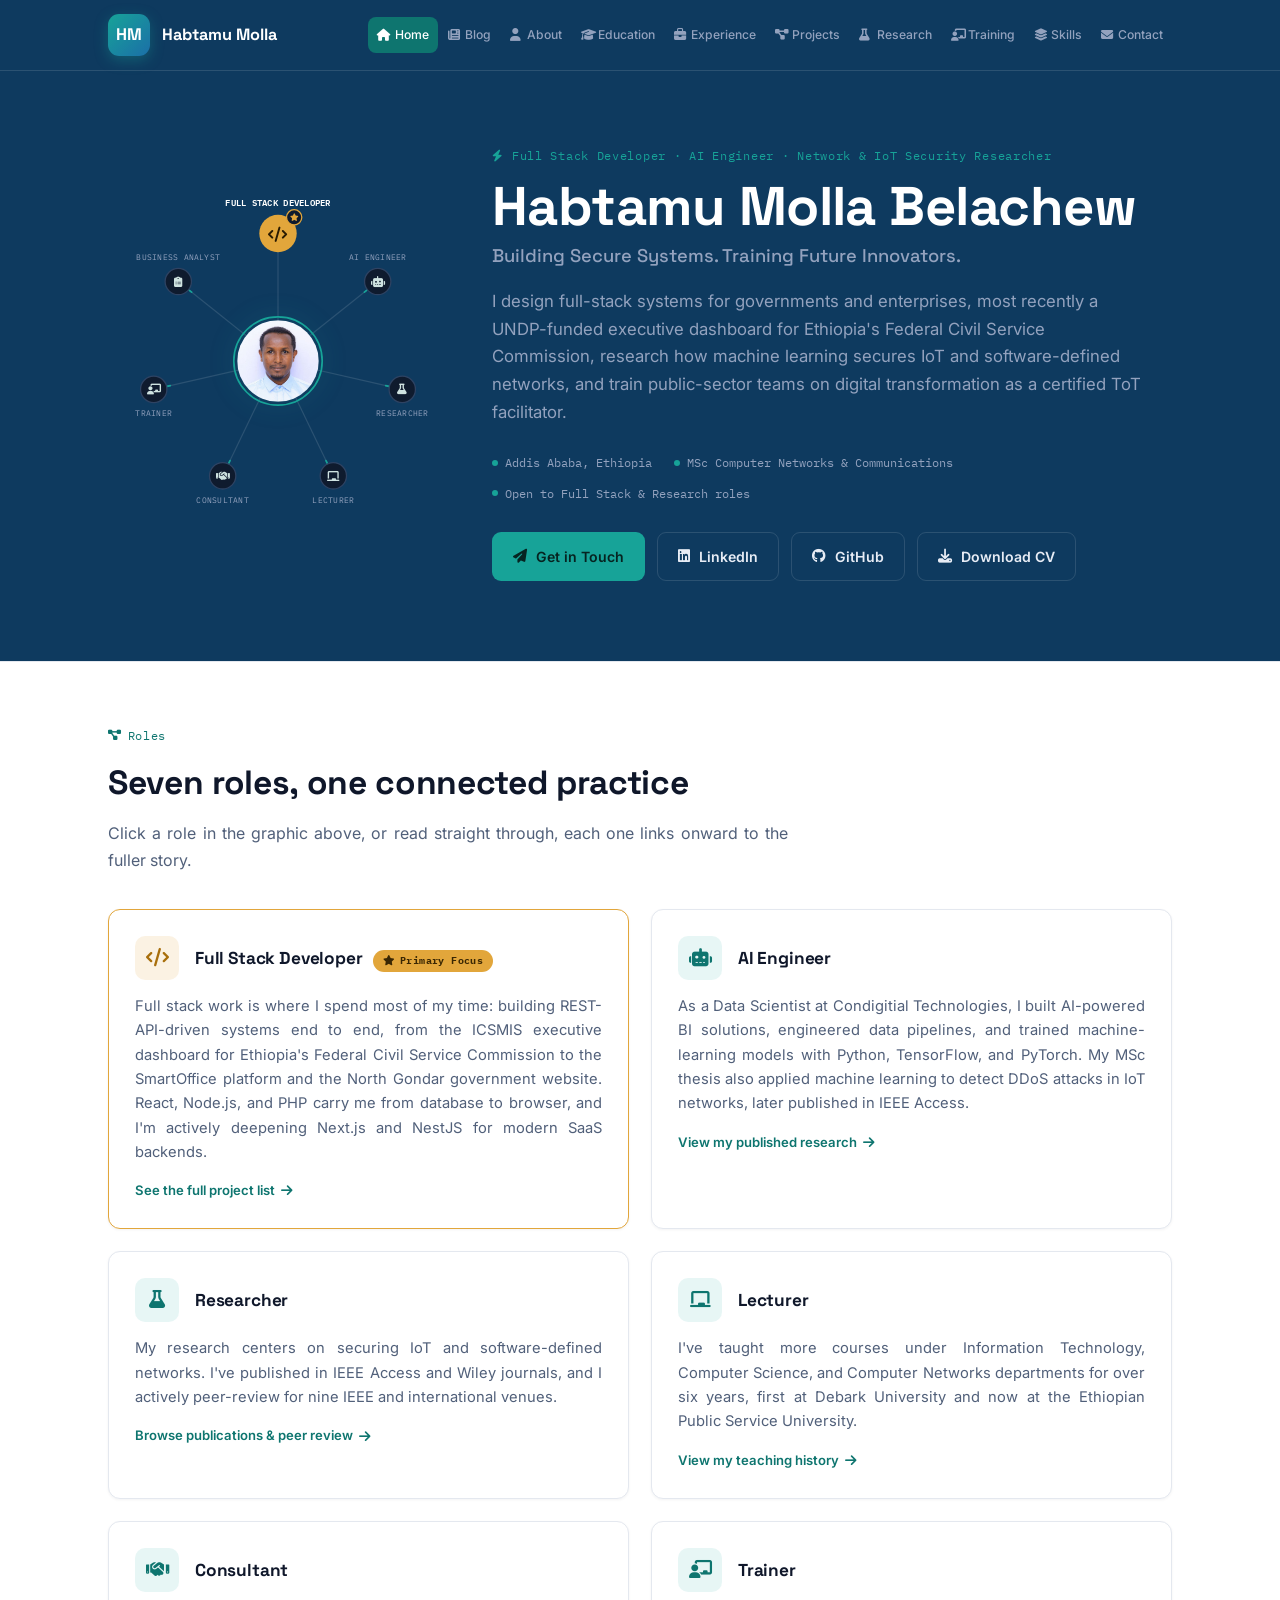
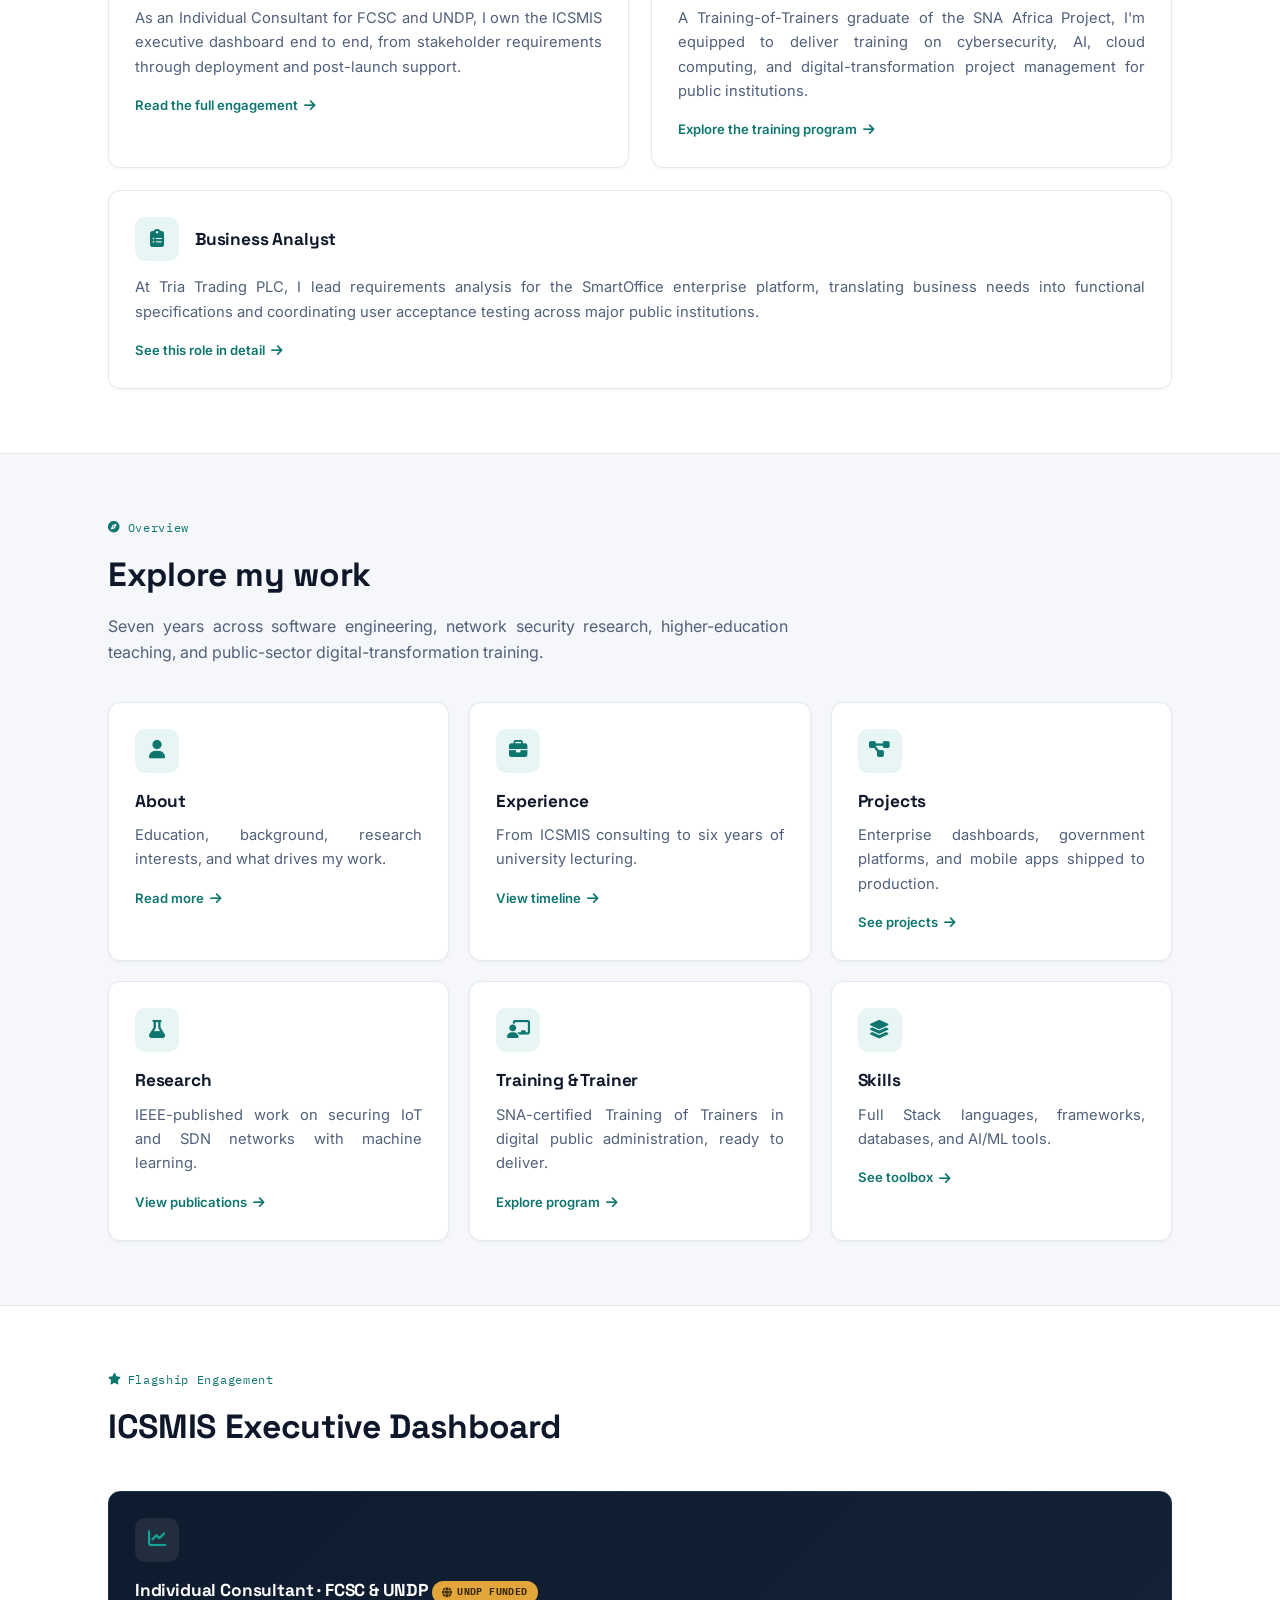
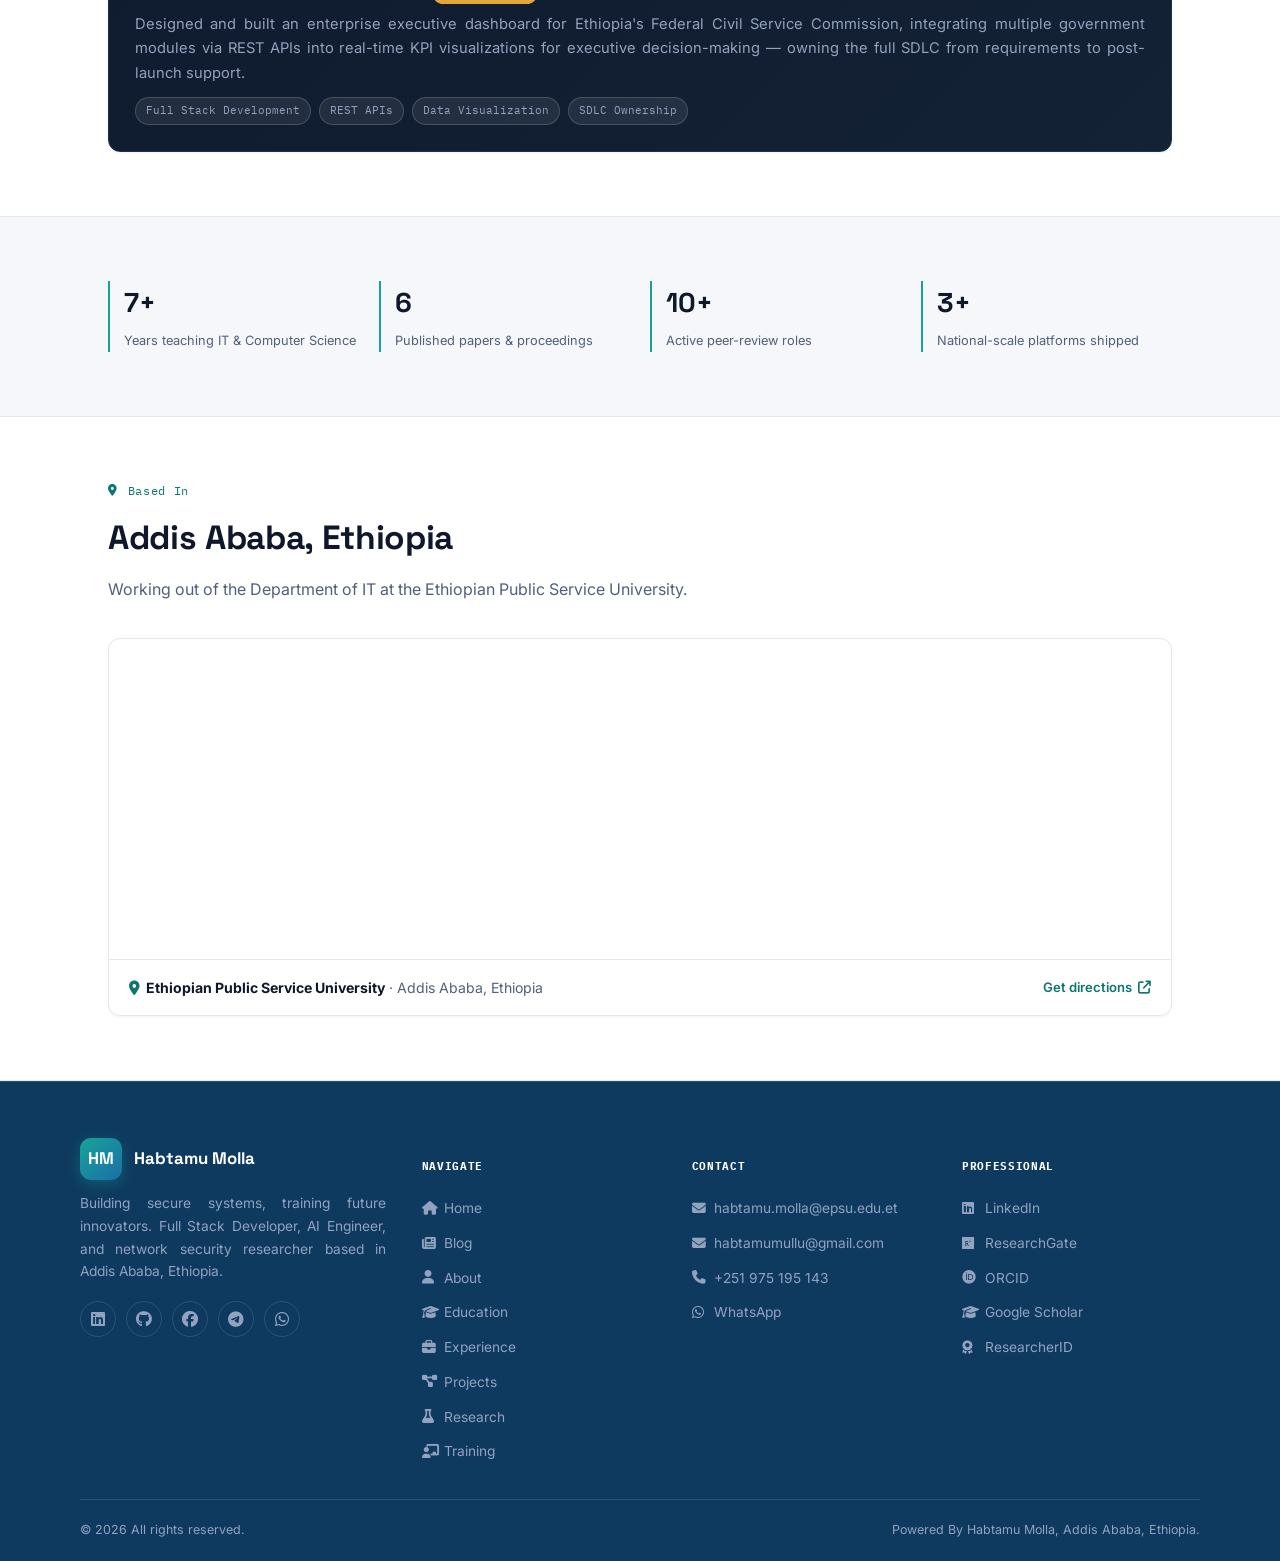
==== commit 0ca72e9a: "Update name from 'Habtamu Molla' to 'Habtamu Molla Belachew'" ====
--- a/index.html
+++ b/index.html
@@ -82,7 +82,7 @@
 </svg></div>
     <div>
       <span class="eyebrow mono"><i class="fa-solid fa-bolt icon"></i>Full Stack Developer &middot; AI Engineer &middot; Network &amp; IoT Security Researcher</span>
-      <h1>Habtamu Molla</h1>
+      <h1>Habtamu Molla Belachew</h1>
       <div class="motto">Building Secure Systems. Training Future Innovators.</div>
       <p class="lede">I design full-stack systems for governments and enterprises, most recently a UNDP-funded executive dashboard for Ethiopia's Federal Civil Service Commission, research how machine learning secures IoT and software-defined networks, and train public-sector teams on digital transformation as a certified ToT facilitator.</p>
       <div class="hero-meta">
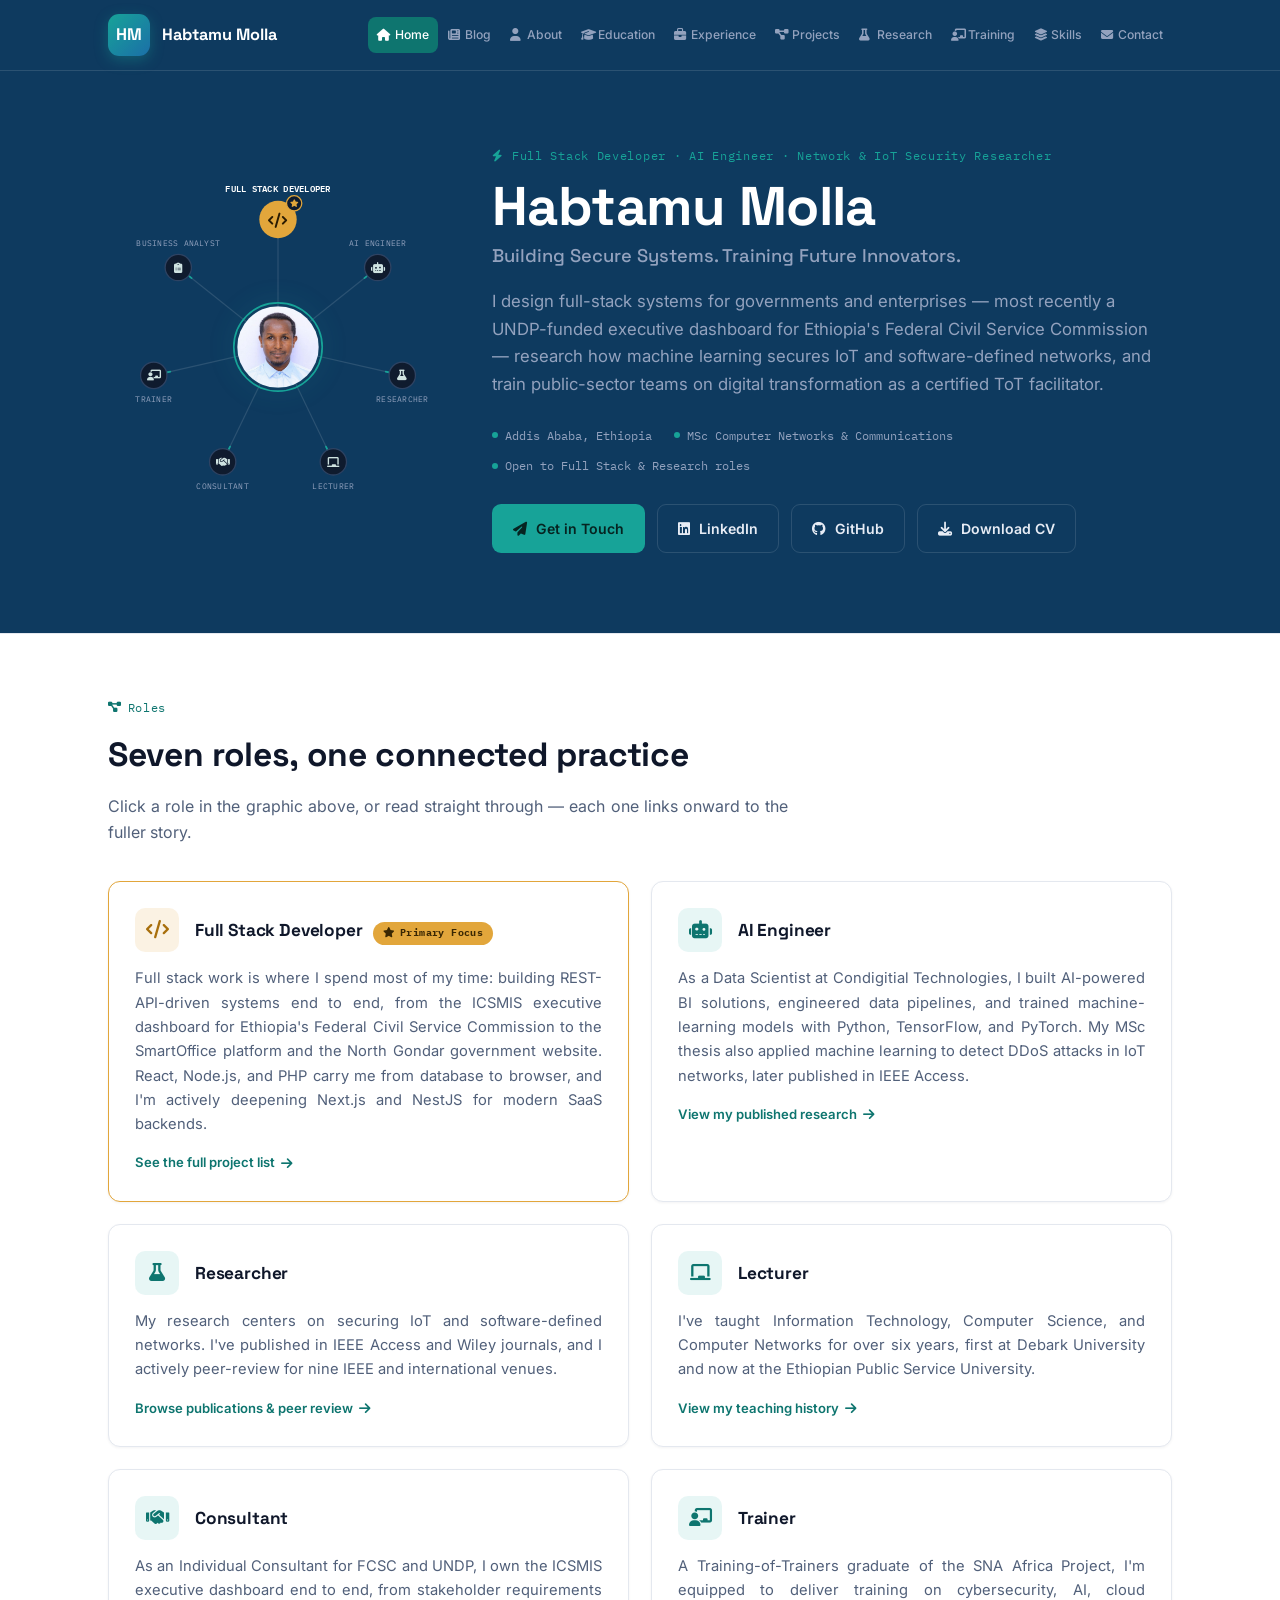
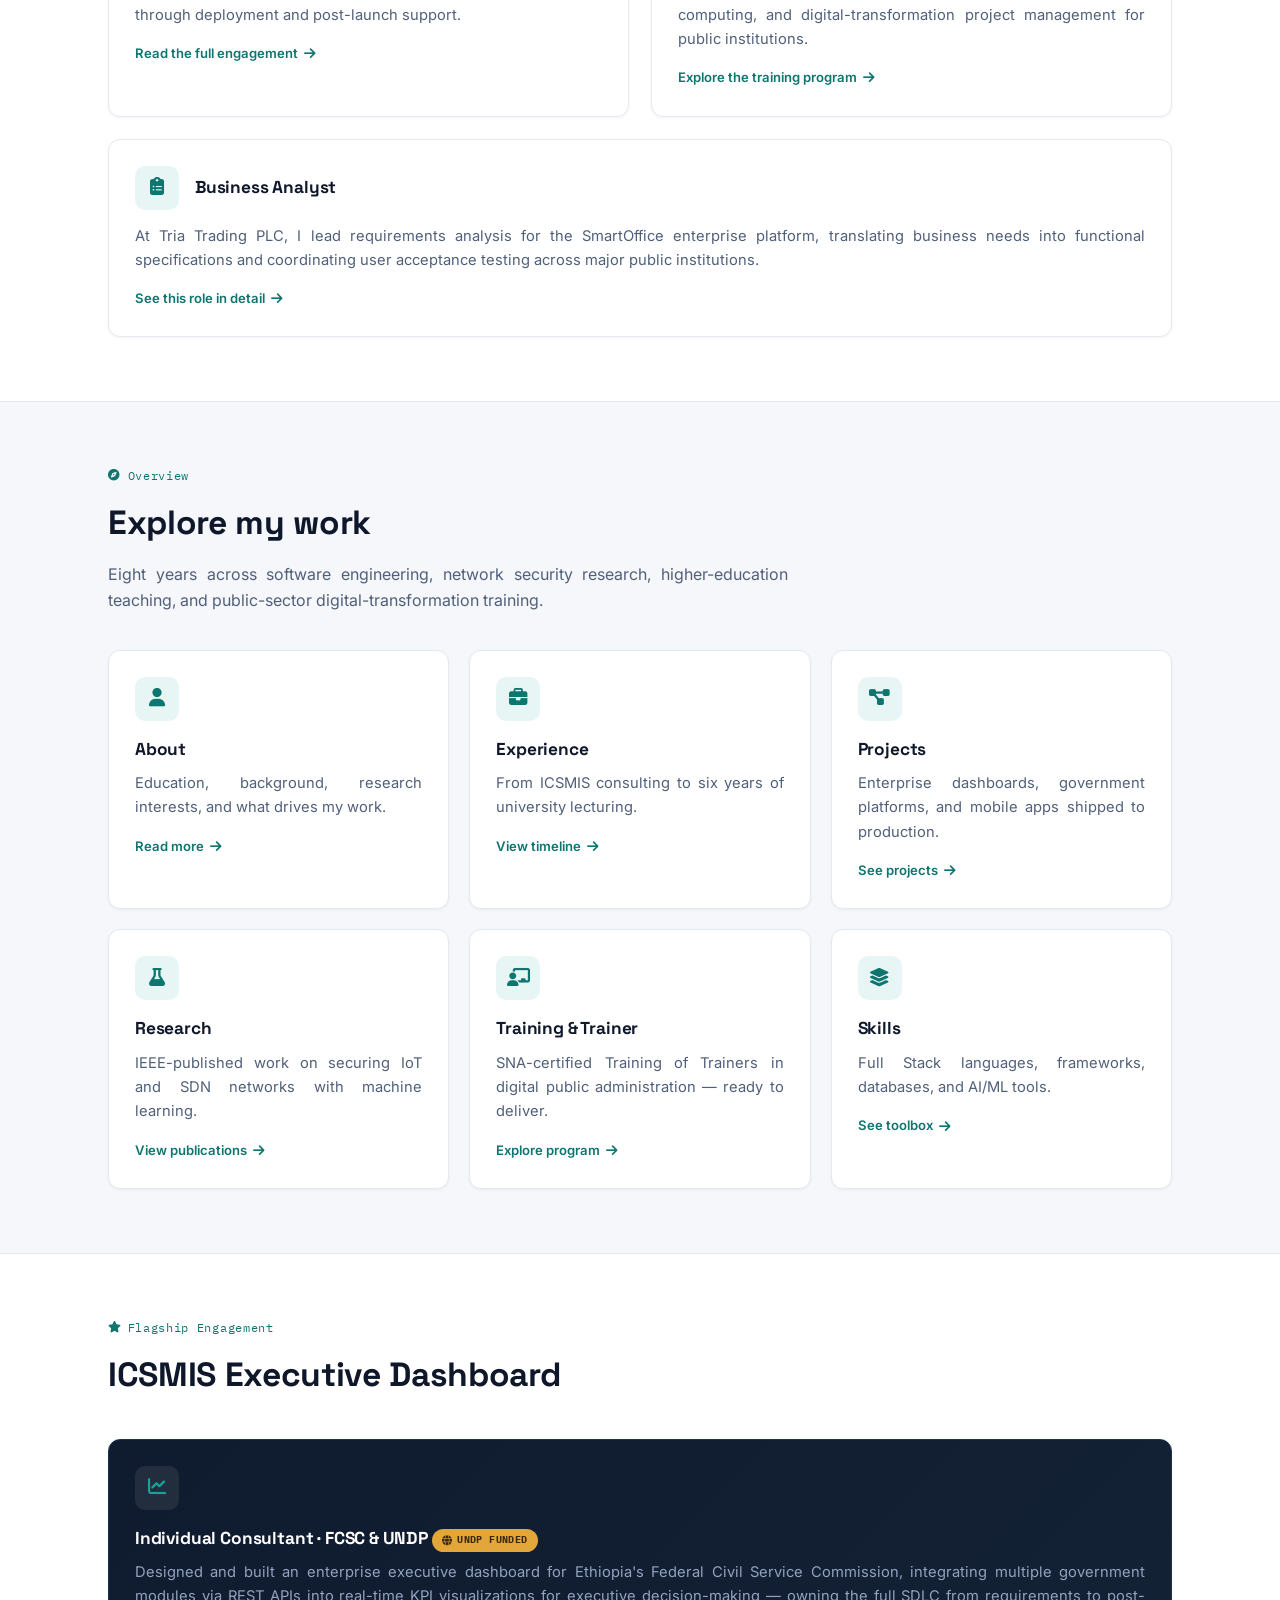
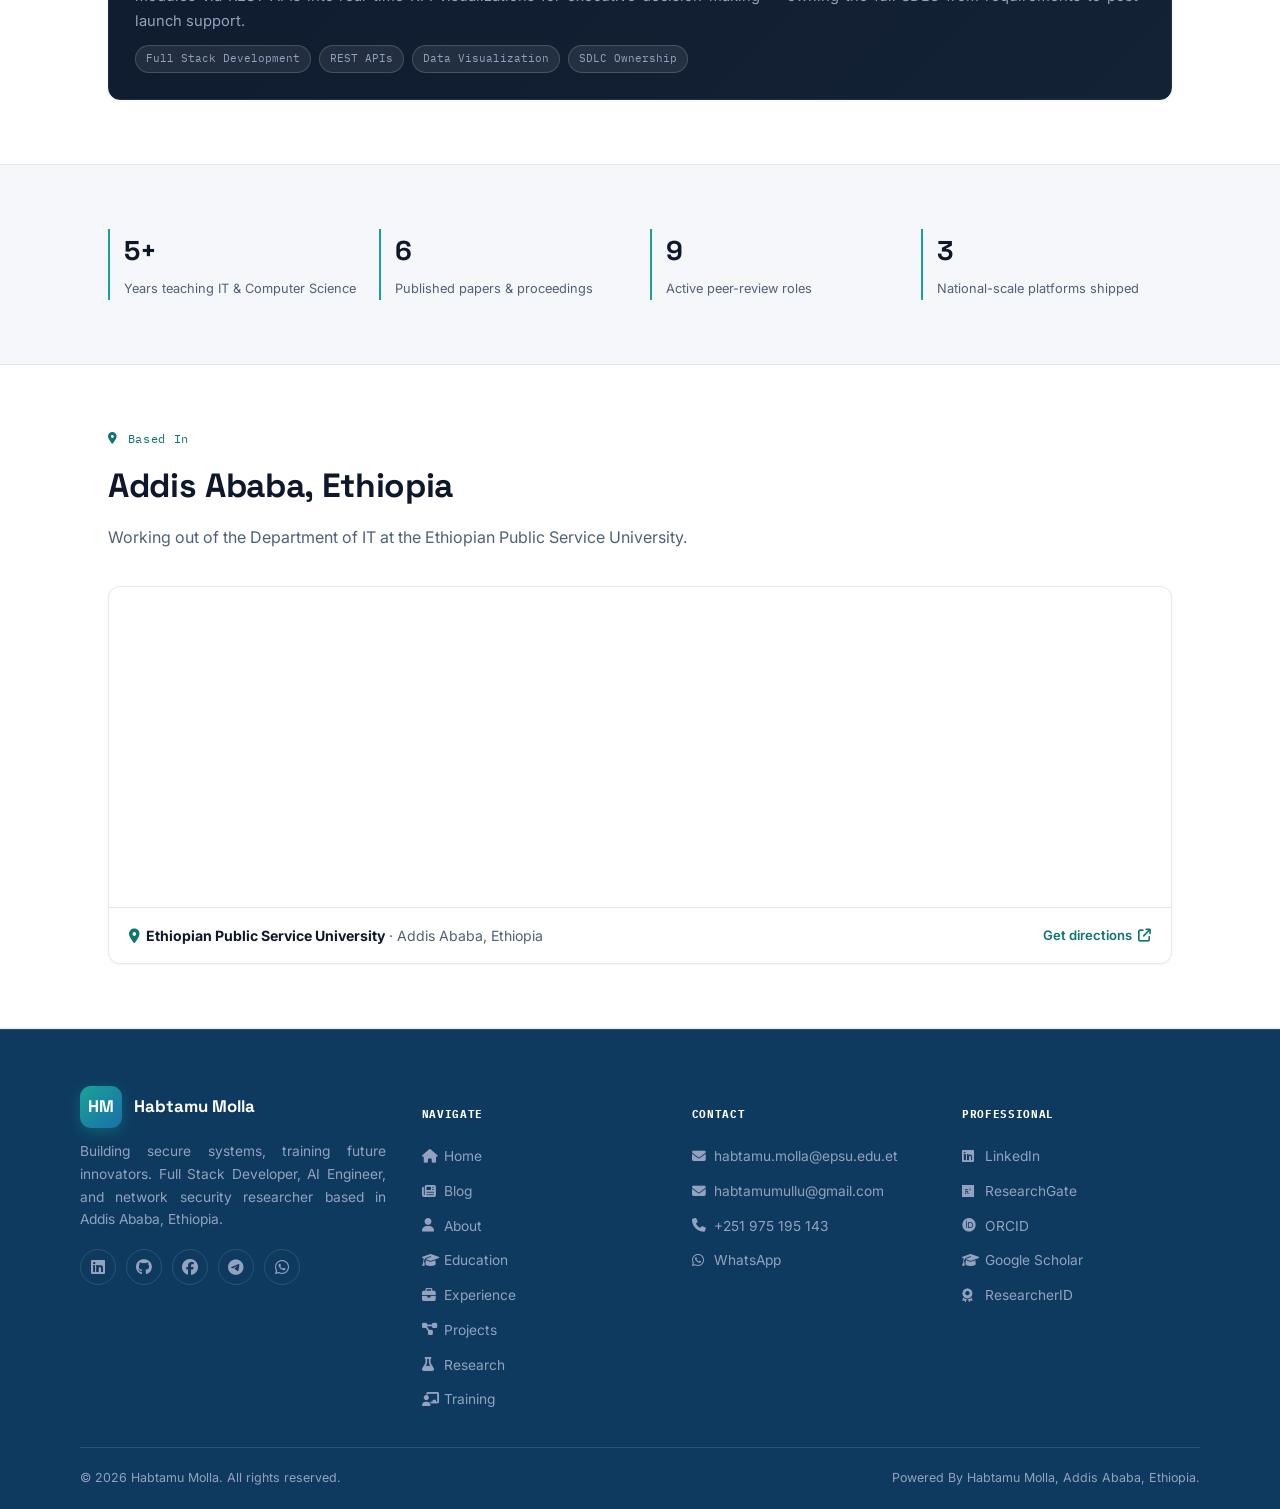
==== commit f01dae18: "Add Google Search Console verification" ====
--- a/index.html
+++ b/index.html
@@ -1,10 +1,12 @@
 <!DOCTYPE html>
+<!-- © 2026 Habtamu Molla. All rights reserved. This site's design and code are not licensed for reuse or redistribution without permission. -->
 <html lang="en">
 <head>
 <meta charset="UTF-8">
 <meta name="viewport" content="width=device-width, initial-scale=1.0">
-<title>Habtamu Molla | Full Stack Developer & Network Security Researcher</title>
-<meta name="description" content="Portfolio of Habtamu Molla — Full Stack Developer, IT Lecturer, Network/IoT Security Researcher, and ToT Trainer based in Addis Ababa, Ethiopia.">
+<title>Habtamu Molla (Habtamu Molla Belachew) | Full Stack Developer & Network Security Researcher</title>
+<meta name="description" content="Portfolio of Habtamu Molla, also published as Habtamu Molla Belachew — Full Stack Developer, IT Lecturer, Network/IoT Security Researcher, and ToT Trainer based in Addis Ababa, Ethiopia.">
+<meta name="google-site-verification" content="iqMxD6NgY4F2zrNZvsVdarxeiHT7VKi01zDI94SJOY4" />
 <link rel="preconnect" href="https://fonts.googleapis.com">
 <link rel="preconnect" href="https://fonts.gstatic.com" crossorigin>
 <link href="https://fonts.googleapis.com/css2?family=Space+Grotesk:wght@500;600;700&family=Inter:wght@400;500;600;700&family=IBM+Plex+Mono:wght@400;500&display=swap" rel="stylesheet">
@@ -82,9 +84,9 @@
 </svg></div>
     <div>
       <span class="eyebrow mono"><i class="fa-solid fa-bolt icon"></i>Full Stack Developer &middot; AI Engineer &middot; Network &amp; IoT Security Researcher</span>
-      <h1>Habtamu Molla Belachew</h1>
+      <h1>Habtamu Molla</h1>
       <div class="motto">Building Secure Systems. Training Future Innovators.</div>
-      <p class="lede">I design full-stack systems for governments and enterprises, most recently a UNDP-funded executive dashboard for Ethiopia's Federal Civil Service Commission, research how machine learning secures IoT and software-defined networks, and train public-sector teams on digital transformation as a certified ToT facilitator.</p>
+      <p class="lede">I design full-stack systems for governments and enterprises &mdash; most recently a UNDP-funded executive dashboard for Ethiopia's Federal Civil Service Commission &mdash; research how machine learning secures IoT and software-defined networks, and train public-sector teams on digital transformation as a certified ToT facilitator.</p>
       <div class="hero-meta">
         <span><i class="dot"></i>Addis Ababa, Ethiopia</span>
         <span><i class="dot"></i>MSc Computer Networks &amp; Communications</span>
@@ -105,7 +107,7 @@
     <div class="sec-head">
       <span class="sec-eyebrow mono"><i class="fa-solid fa-diagram-project icon"></i>Roles</span>
       <h2>Seven roles, one connected practice</h2>
-      <p>Click a role in the graphic above, or read straight through, each one links onward to the fuller story.</p>
+      <p>Click a role in the graphic above, or read straight through &mdash; each one links onward to the fuller story.</p>
     </div>
     <div class="grid-2">
     <div class="card role-block is-primary" id="role-fullstack">
@@ -137,7 +139,7 @@
         <div class="card-icon"><i class="fa-solid fa-chalkboard"></i></div>
         <h3 style="margin:0;">Lecturer</h3>
       </div>
-      <p>I've taught more courses under Information Technology, Computer Science, and Computer Networks departments for over six years, first at Debark University and now at the Ethiopian Public Service University.</p>
+      <p>I've taught Information Technology, Computer Science, and Computer Networks for over six years, first at Debark University and now at the Ethiopian Public Service University.</p>
       <a class="card-link" href="experience">View my teaching history <i class="fa-solid fa-arrow-right"></i></a>
     </div>
     <div class="card role-block" id="role-consultant">
@@ -173,7 +175,7 @@
     <div class="sec-head">
       <span class="sec-eyebrow mono"><i class="fa-solid fa-compass icon"></i>Overview</span>
       <h2>Explore my work</h2>
-      <p>Seven years across software engineering, network security research, higher-education teaching, and public-sector digital-transformation training.</p>
+      <p>Eight years across software engineering, network security research, higher-education teaching, and public-sector digital-transformation training.</p>
     </div>
     <div class="grid-3">
       <div class="card">
@@ -203,7 +205,7 @@
       <div class="card">
         <div class="card-icon"><i class="fa-solid fa-chalkboard-user"></i></div>
         <h3>Training &amp; Trainer</h3>
-        <p>SNA-certified Training of Trainers in digital public administration, ready to deliver.</p>
+        <p>SNA-certified Training of Trainers in digital public administration &mdash; ready to deliver.</p>
         <a class="card-link" href="training">Explore program <i class="fa-solid fa-arrow-right"></i></a>
       </div>
       <div class="card">
@@ -236,10 +238,10 @@
 <section>
   <div class="wrap">
     <div class="stat-list">
-      <div class="stat"><span class="num">7+</span><span class="lbl">Years teaching IT &amp; Computer Science</span></div>
+      <div class="stat"><span class="num">5+</span><span class="lbl">Years teaching IT &amp; Computer Science</span></div>
       <div class="stat"><span class="num">6</span><span class="lbl">Published papers &amp; proceedings</span></div>
-      <div class="stat"><span class="num">10+</span><span class="lbl">Active peer-review roles</span></div>
-      <div class="stat"><span class="num">3+</span><span class="lbl">National-scale platforms shipped</span></div>
+      <div class="stat"><span class="num">9</span><span class="lbl">Active peer-review roles</span></div>
+      <div class="stat"><span class="num">3</span><span class="lbl">National-scale platforms shipped</span></div>
     </div>
   </div>
 </section>
@@ -281,7 +283,7 @@
           <a href="https://github.com/Habtamariam" target="_blank" rel="noopener" aria-label="GitHub"><i class="fa-brands fa-github"></i></a>
           <a href="https://web.facebook.com/habtamu.molla.3133" target="_blank" rel="noopener" aria-label="Facebook"><i class="fa-brands fa-facebook"></i></a>
           <a href="https://t.me/habtemaryiam" target="_blank" rel="noopener" aria-label="Telegram"><i class="fa-brands fa-telegram"></i></a>
-          <a href="https://wa.me/251975195143" target="_blank" rel="noopener" aria-label="WhatsApp"><i class="fa-brands fa-whatsapp"></i></a>
+          <a href="#" class="js-wa" data-n="251975195143" target="_blank" rel="noopener" aria-label="WhatsApp"><i class="fa-brands fa-whatsapp"></i></a>
         </div>
       </div>
       <div class="footer-col">
@@ -297,10 +299,10 @@
       </div>
       <div class="footer-col">
         <h5>Contact</h5>
-        <a href="mailto:habtamu.molla@epsu.edu.et"><i class="fa-solid fa-envelope icon"></i>habtamu.molla@epsu.edu.et</a>
-        <a href="mailto:habtamumullu@gmail.com"><i class="fa-solid fa-envelope icon"></i>habtamumullu@gmail.com</a>
-        <a href="tel:+251975195143"><i class="fa-solid fa-phone icon"></i>+251 975 195 143</a>
-        <a href="https://wa.me/251975195143" target="_blank" rel="noopener"><i class="fa-brands fa-whatsapp icon"></i>WhatsApp</a>
+        <a class="js-email " data-u="habtamu.molla" data-d="epsu.edu.et" href="#"><i class="fa-solid fa-envelope icon"></i><span class="js-contact-label">Loading&hellip;</span></a>
+        <a class="js-email " data-u="habtamumullu" data-d="gmail.com" href="#"><i class="fa-solid fa-envelope icon"></i><span class="js-contact-label">Loading&hellip;</span></a>
+        <a class="js-tel " data-n="251975195143" data-display="+251 975 195 143" href="#"><i class="fa-solid fa-phone icon"></i><span class="js-contact-label">Loading&hellip;</span></a>
+        <a class="js-wa " data-n="251975195143" href="#" target="_blank" rel="noopener"><i class="fa-brands fa-whatsapp icon"></i>WhatsApp</a>
       </div>
       <div class="footer-col">
         <h5>Professional</h5>
@@ -313,7 +315,7 @@
     </div>
   </div>
   <div class="wrap footer-bottom">
-    <span>&copy; <span class="js-year"></span> All rights reserved.</span>
+    <span>&copy; <span class="js-year"></span> Habtamu Molla. All rights reserved.</span>
     <span>Powered By Habtamu Molla, Addis Ababa, Ethiopia.</span>
   </div>
 </footer>
--- a/assets/styles.css
+++ b/assets/styles.css
@@ -236,6 +236,8 @@
 .pub-year{font-family:'IBM Plex Mono';color:var(--signal-dark);font-size:0.85rem;}
 .pub-title{font-weight:600;margin-bottom:5px;}
 .pub-venue{color:var(--ink-soft);font-size:0.88rem;}
+.pub-authors{color:var(--ink-soft);font-size:0.82rem;margin-top:6px;font-style:italic;}
+.pub-authors strong{color:var(--ink);font-style:normal;}
 .pub-link{font-size:0.8rem;color:var(--signal-dark);font-weight:600;display:inline-flex;gap:5px;align-items:center;margin-top:6px;}
 
 /* ---------------- Stat blocks ---------------- */
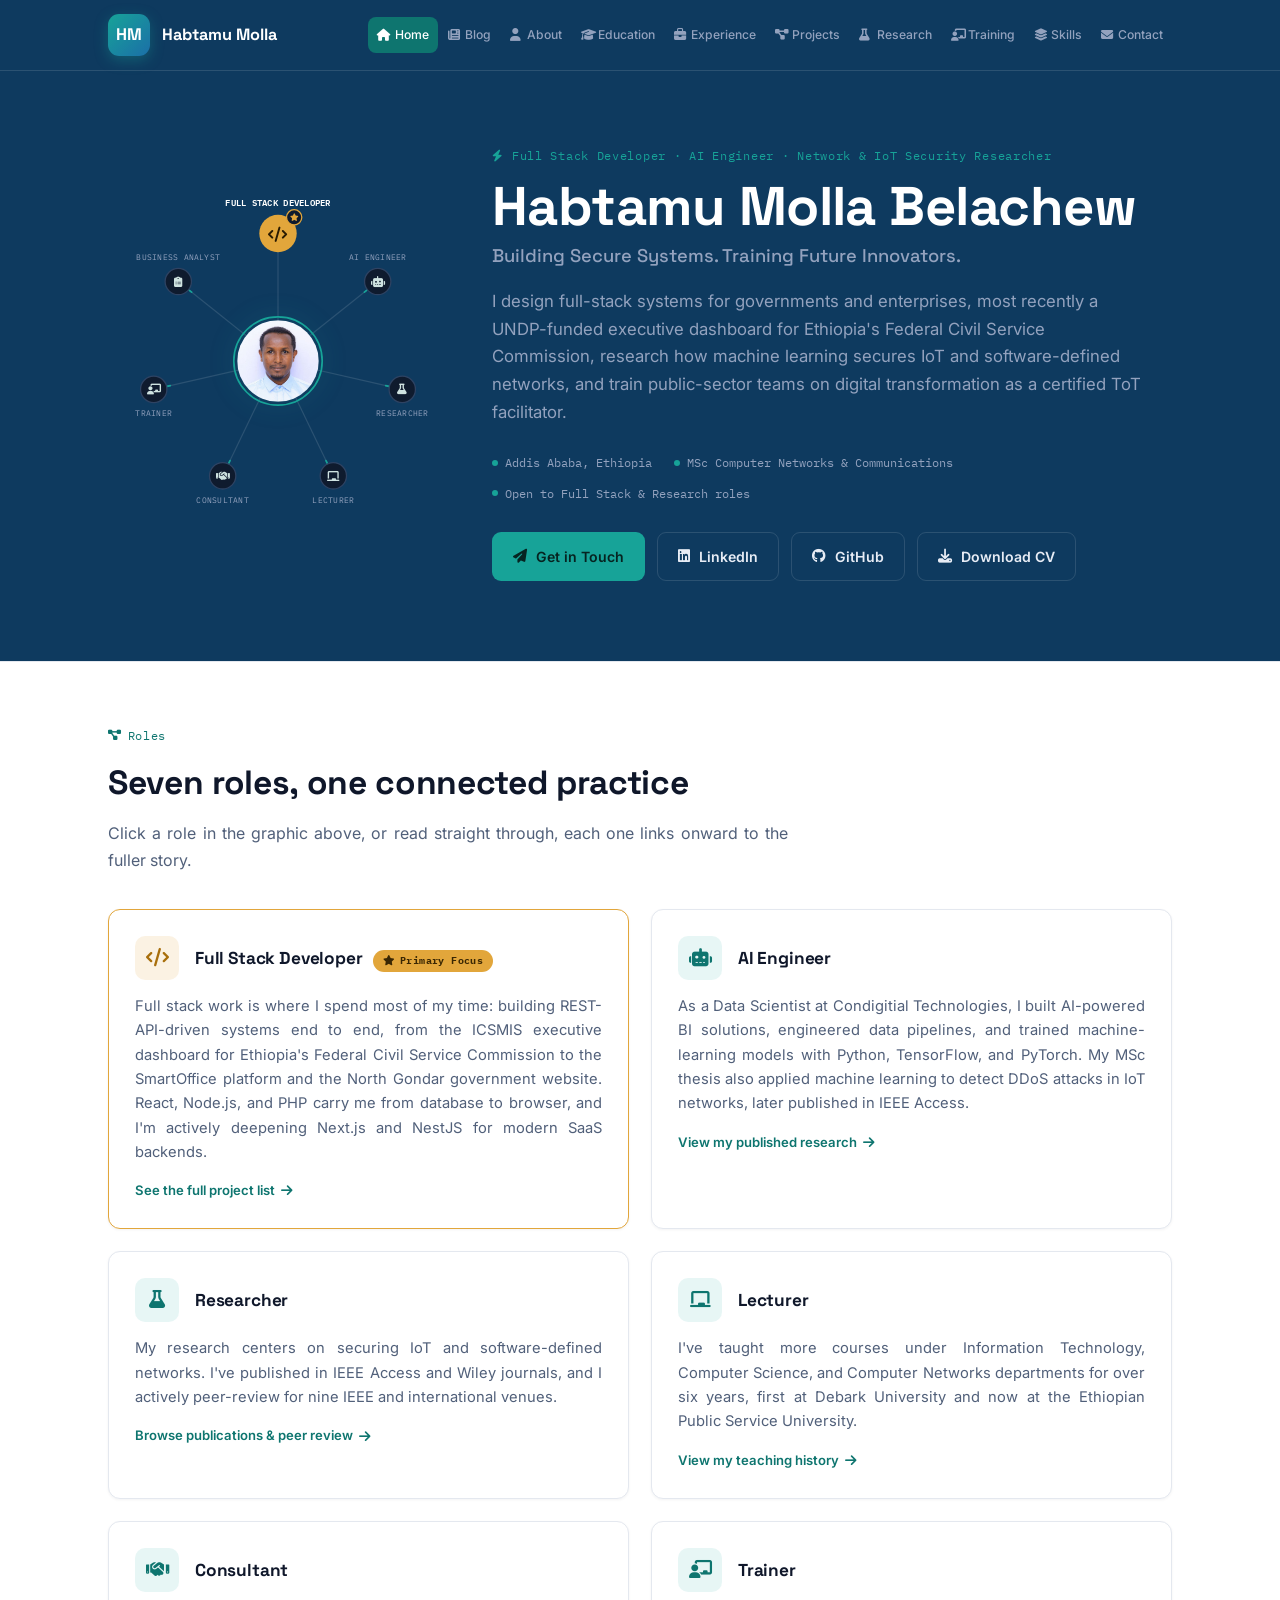
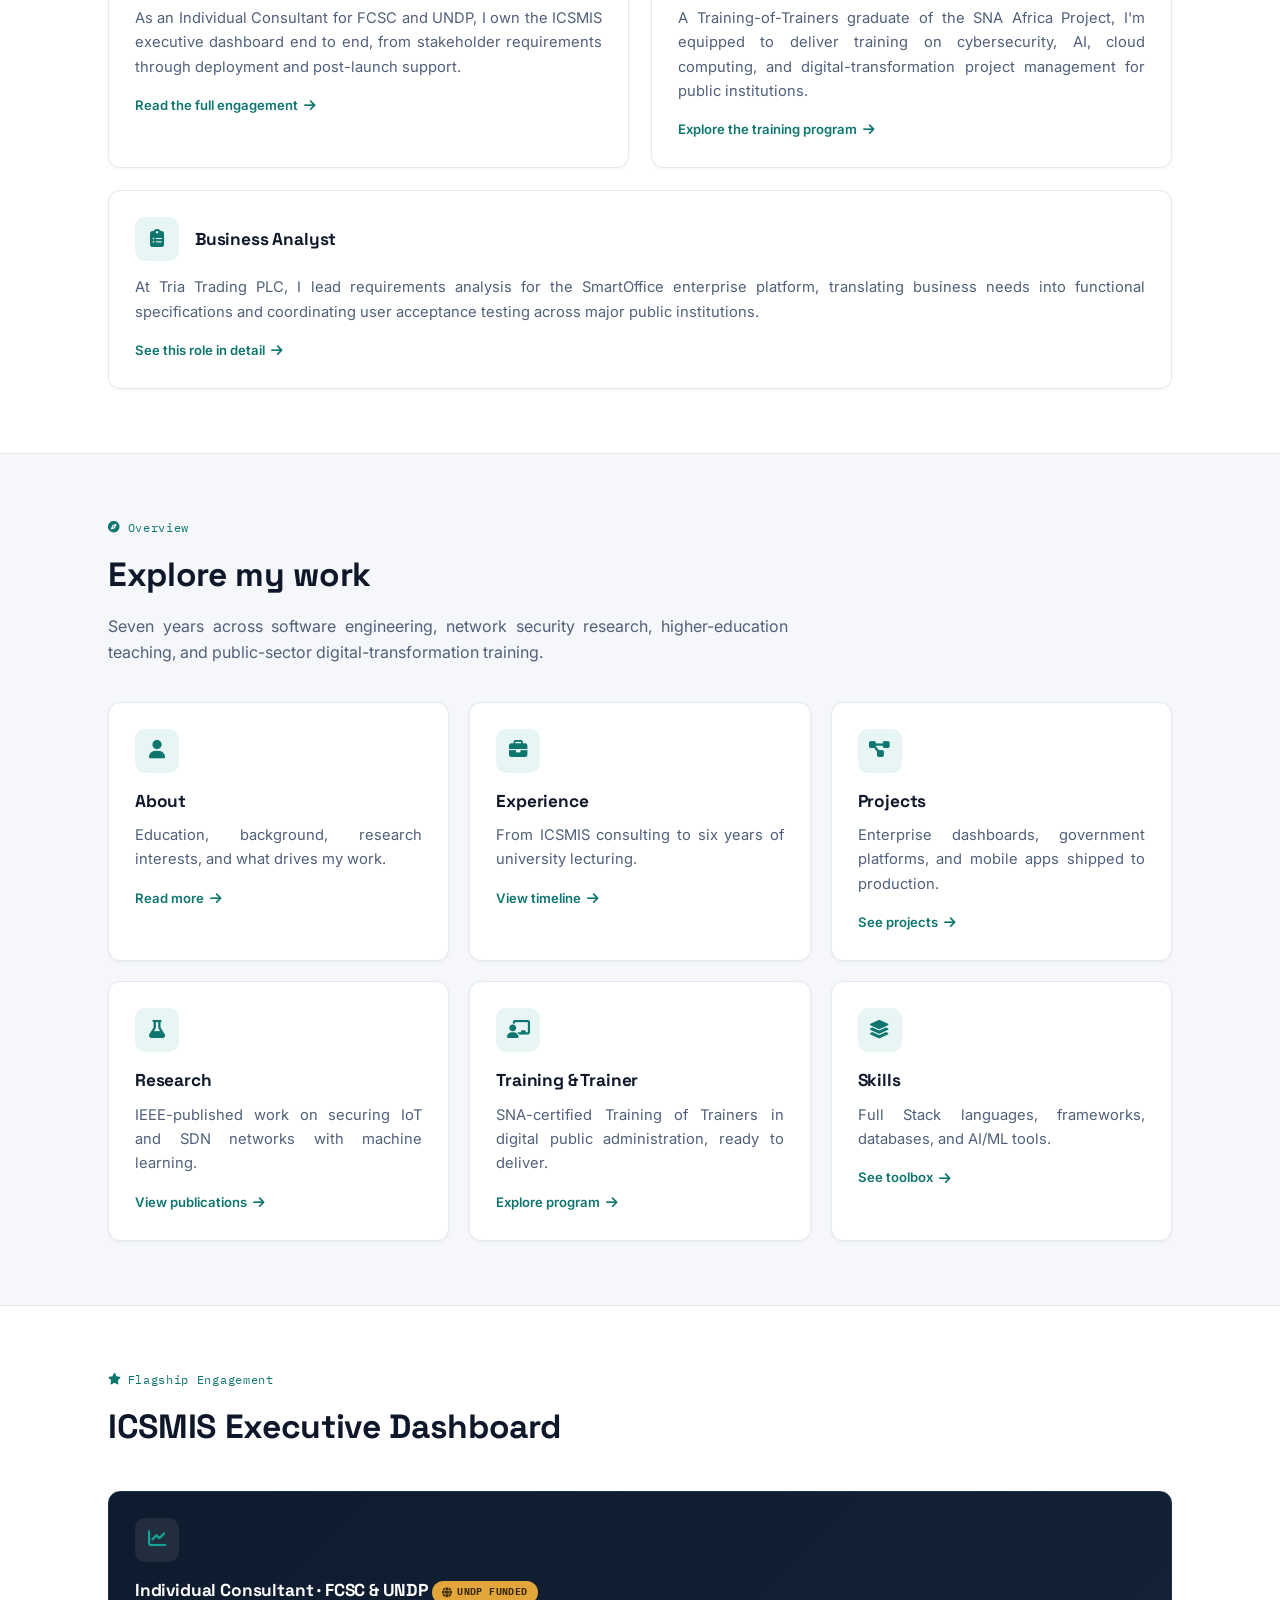
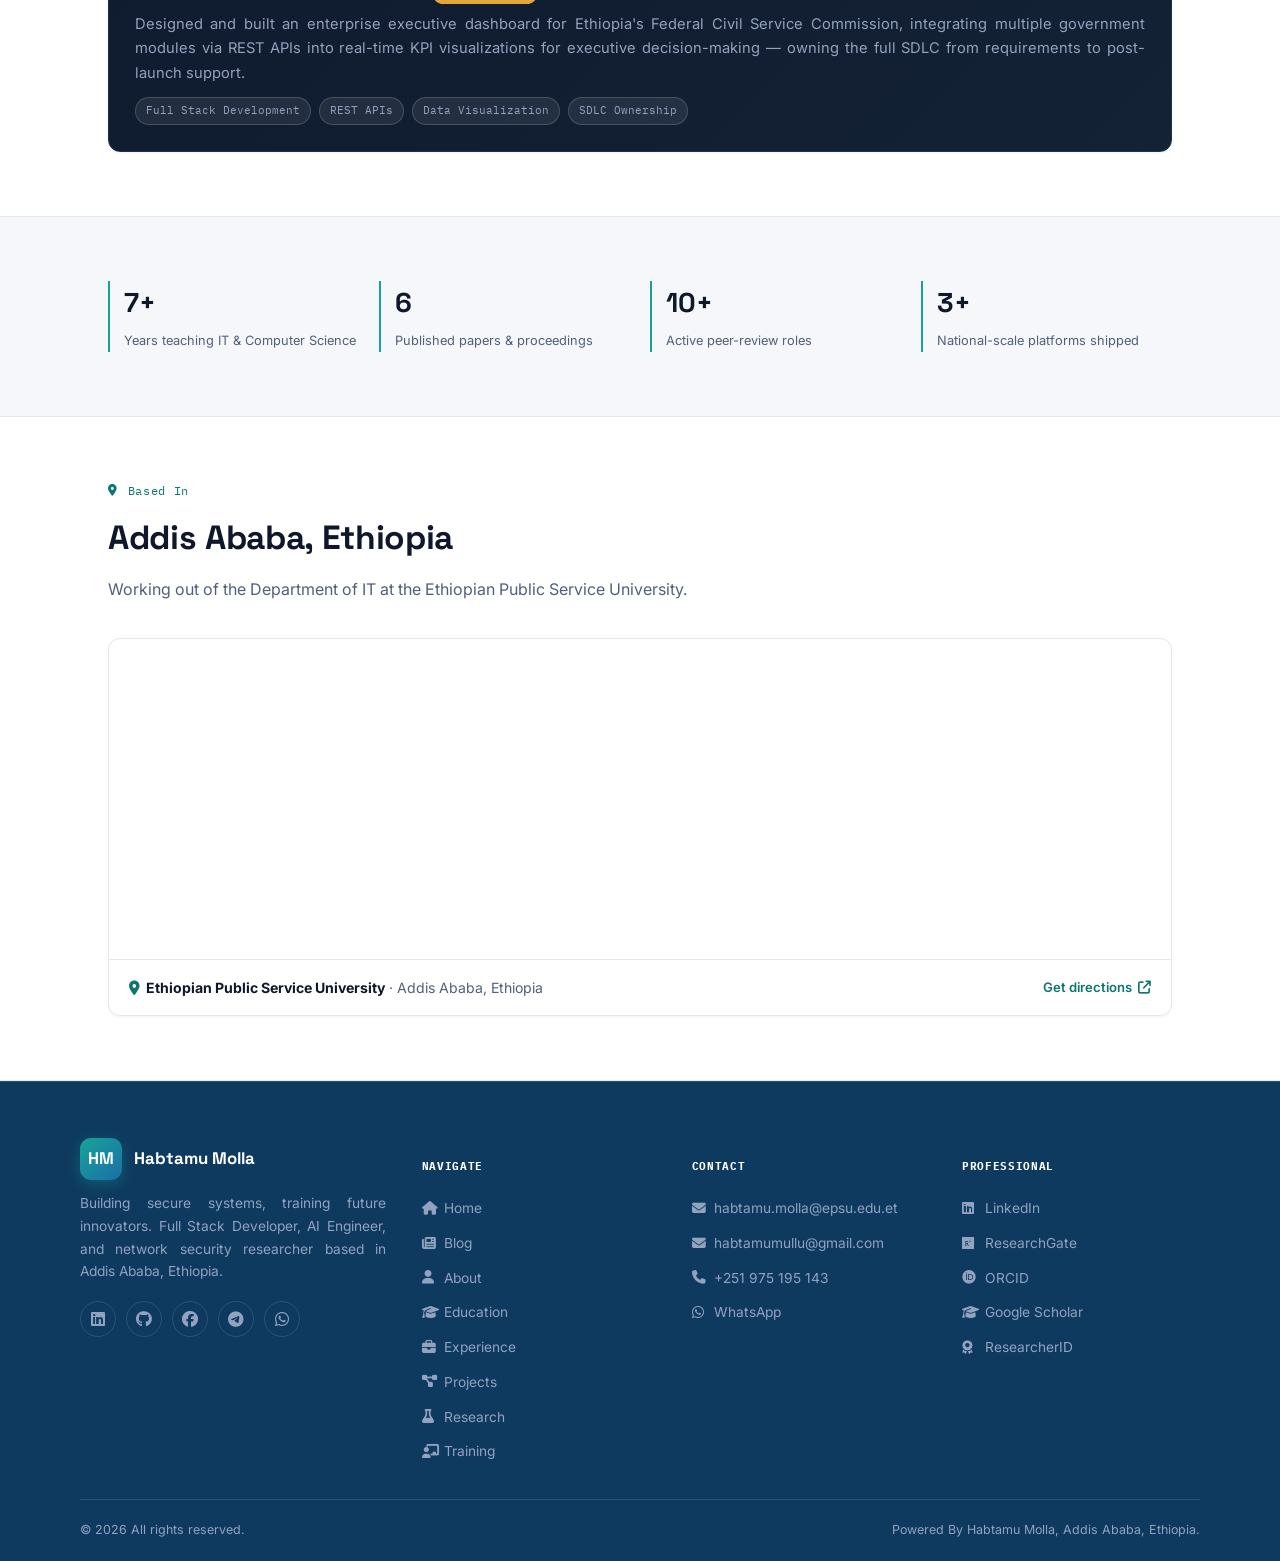
==== commit b24543ad: "Add sitemap, robots.txt, and verification backup method" ====
--- a/index.html
+++ b/index.html
@@ -1,11 +1,10 @@
 <!DOCTYPE html>
-<!-- © 2026 Habtamu Molla. All rights reserved. This site's design and code are not licensed for reuse or redistribution without permission. -->
 <html lang="en">
 <head>
 <meta charset="UTF-8">
 <meta name="viewport" content="width=device-width, initial-scale=1.0">
-<title>Habtamu Molla (Habtamu Molla Belachew) | Full Stack Developer & Network Security Researcher</title>
-<meta name="description" content="Portfolio of Habtamu Molla, also published as Habtamu Molla Belachew — Full Stack Developer, IT Lecturer, Network/IoT Security Researcher, and ToT Trainer based in Addis Ababa, Ethiopia.">
+<title>Habtamu Molla | Full Stack Developer & Network Security Researcher</title>
+<meta name="description" content="Portfolio of Habtamu Molla — Full Stack Developer, IT Lecturer, Network/IoT Security Researcher, and ToT Trainer based in Addis Ababa, Ethiopia.">
 <meta name="google-site-verification" content="iqMxD6NgY4F2zrNZvsVdarxeiHT7VKi01zDI94SJOY4" />
 <link rel="preconnect" href="https://fonts.googleapis.com">
 <link rel="preconnect" href="https://fonts.gstatic.com" crossorigin>
@@ -84,9 +83,9 @@
 </svg></div>
     <div>
       <span class="eyebrow mono"><i class="fa-solid fa-bolt icon"></i>Full Stack Developer &middot; AI Engineer &middot; Network &amp; IoT Security Researcher</span>
-      <h1>Habtamu Molla</h1>
+      <h1>Habtamu Molla Belachew</h1>
       <div class="motto">Building Secure Systems. Training Future Innovators.</div>
-      <p class="lede">I design full-stack systems for governments and enterprises &mdash; most recently a UNDP-funded executive dashboard for Ethiopia's Federal Civil Service Commission &mdash; research how machine learning secures IoT and software-defined networks, and train public-sector teams on digital transformation as a certified ToT facilitator.</p>
+      <p class="lede">I design full-stack systems for governments and enterprises, most recently a UNDP-funded executive dashboard for Ethiopia's Federal Civil Service Commission, research how machine learning secures IoT and software-defined networks, and train public-sector teams on digital transformation as a certified ToT facilitator.</p>
       <div class="hero-meta">
         <span><i class="dot"></i>Addis Ababa, Ethiopia</span>
         <span><i class="dot"></i>MSc Computer Networks &amp; Communications</span>
@@ -107,7 +106,7 @@
     <div class="sec-head">
       <span class="sec-eyebrow mono"><i class="fa-solid fa-diagram-project icon"></i>Roles</span>
       <h2>Seven roles, one connected practice</h2>
-      <p>Click a role in the graphic above, or read straight through &mdash; each one links onward to the fuller story.</p>
+      <p>Click a role in the graphic above, or read straight through, each one links onward to the fuller story.</p>
     </div>
     <div class="grid-2">
     <div class="card role-block is-primary" id="role-fullstack">
@@ -139,7 +138,7 @@
         <div class="card-icon"><i class="fa-solid fa-chalkboard"></i></div>
         <h3 style="margin:0;">Lecturer</h3>
       </div>
-      <p>I've taught Information Technology, Computer Science, and Computer Networks for over six years, first at Debark University and now at the Ethiopian Public Service University.</p>
+      <p>I've taught more courses under Information Technology, Computer Science, and Computer Networks departments for over six years, first at Debark University and now at the Ethiopian Public Service University.</p>
       <a class="card-link" href="experience">View my teaching history <i class="fa-solid fa-arrow-right"></i></a>
     </div>
     <div class="card role-block" id="role-consultant">
@@ -175,7 +174,7 @@
     <div class="sec-head">
       <span class="sec-eyebrow mono"><i class="fa-solid fa-compass icon"></i>Overview</span>
       <h2>Explore my work</h2>
-      <p>Eight years across software engineering, network security research, higher-education teaching, and public-sector digital-transformation training.</p>
+      <p>Seven years across software engineering, network security research, higher-education teaching, and public-sector digital-transformation training.</p>
     </div>
     <div class="grid-3">
       <div class="card">
@@ -205,7 +204,7 @@
       <div class="card">
         <div class="card-icon"><i class="fa-solid fa-chalkboard-user"></i></div>
         <h3>Training &amp; Trainer</h3>
-        <p>SNA-certified Training of Trainers in digital public administration &mdash; ready to deliver.</p>
+        <p>SNA-certified Training of Trainers in digital public administration, ready to deliver.</p>
         <a class="card-link" href="training">Explore program <i class="fa-solid fa-arrow-right"></i></a>
       </div>
       <div class="card">
@@ -238,10 +237,10 @@
 <section>
   <div class="wrap">
     <div class="stat-list">
-      <div class="stat"><span class="num">5+</span><span class="lbl">Years teaching IT &amp; Computer Science</span></div>
+      <div class="stat"><span class="num">7+</span><span class="lbl">Years teaching IT &amp; Computer Science</span></div>
       <div class="stat"><span class="num">6</span><span class="lbl">Published papers &amp; proceedings</span></div>
-      <div class="stat"><span class="num">9</span><span class="lbl">Active peer-review roles</span></div>
-      <div class="stat"><span class="num">3</span><span class="lbl">National-scale platforms shipped</span></div>
+      <div class="stat"><span class="num">10+</span><span class="lbl">Active peer-review roles</span></div>
+      <div class="stat"><span class="num">3+</span><span class="lbl">National-scale platforms shipped</span></div>
     </div>
   </div>
 </section>
@@ -283,7 +282,7 @@
           <a href="https://github.com/Habtamariam" target="_blank" rel="noopener" aria-label="GitHub"><i class="fa-brands fa-github"></i></a>
           <a href="https://web.facebook.com/habtamu.molla.3133" target="_blank" rel="noopener" aria-label="Facebook"><i class="fa-brands fa-facebook"></i></a>
           <a href="https://t.me/habtemaryiam" target="_blank" rel="noopener" aria-label="Telegram"><i class="fa-brands fa-telegram"></i></a>
-          <a href="#" class="js-wa" data-n="251975195143" target="_blank" rel="noopener" aria-label="WhatsApp"><i class="fa-brands fa-whatsapp"></i></a>
+          <a href="https://wa.me/251975195143" target="_blank" rel="noopener" aria-label="WhatsApp"><i class="fa-brands fa-whatsapp"></i></a>
         </div>
       </div>
       <div class="footer-col">
@@ -299,10 +298,10 @@
       </div>
       <div class="footer-col">
         <h5>Contact</h5>
-        <a class="js-email " data-u="habtamu.molla" data-d="epsu.edu.et" href="#"><i class="fa-solid fa-envelope icon"></i><span class="js-contact-label">Loading&hellip;</span></a>
-        <a class="js-email " data-u="habtamumullu" data-d="gmail.com" href="#"><i class="fa-solid fa-envelope icon"></i><span class="js-contact-label">Loading&hellip;</span></a>
-        <a class="js-tel " data-n="251975195143" data-display="+251 975 195 143" href="#"><i class="fa-solid fa-phone icon"></i><span class="js-contact-label">Loading&hellip;</span></a>
-        <a class="js-wa " data-n="251975195143" href="#" target="_blank" rel="noopener"><i class="fa-brands fa-whatsapp icon"></i>WhatsApp</a>
+        <a href="mailto:habtamu.molla@epsu.edu.et"><i class="fa-solid fa-envelope icon"></i>habtamu.molla@epsu.edu.et</a>
+        <a href="mailto:habtamumullu@gmail.com"><i class="fa-solid fa-envelope icon"></i>habtamumullu@gmail.com</a>
+        <a href="tel:+251975195143"><i class="fa-solid fa-phone icon"></i>+251 975 195 143</a>
+        <a href="https://wa.me/251975195143" target="_blank" rel="noopener"><i class="fa-brands fa-whatsapp icon"></i>WhatsApp</a>
       </div>
       <div class="footer-col">
         <h5>Professional</h5>
@@ -315,7 +314,7 @@
     </div>
   </div>
   <div class="wrap footer-bottom">
-    <span>&copy; <span class="js-year"></span> Habtamu Molla. All rights reserved.</span>
+    <span>&copy; <span class="js-year"></span> All rights reserved.</span>
     <span>Powered By Habtamu Molla, Addis Ababa, Ethiopia.</span>
   </div>
 </footer>
--- a/assets/styles.css
+++ b/assets/styles.css
@@ -236,8 +236,6 @@
 .pub-year{font-family:'IBM Plex Mono';color:var(--signal-dark);font-size:0.85rem;}
 .pub-title{font-weight:600;margin-bottom:5px;}
 .pub-venue{color:var(--ink-soft);font-size:0.88rem;}
-.pub-authors{color:var(--ink-soft);font-size:0.82rem;margin-top:6px;font-style:italic;}
-.pub-authors strong{color:var(--ink);font-style:normal;}
 .pub-link{font-size:0.8rem;color:var(--signal-dark);font-weight:600;display:inline-flex;gap:5px;align-items:center;margin-top:6px;}
 
 /* ---------------- Stat blocks ---------------- */
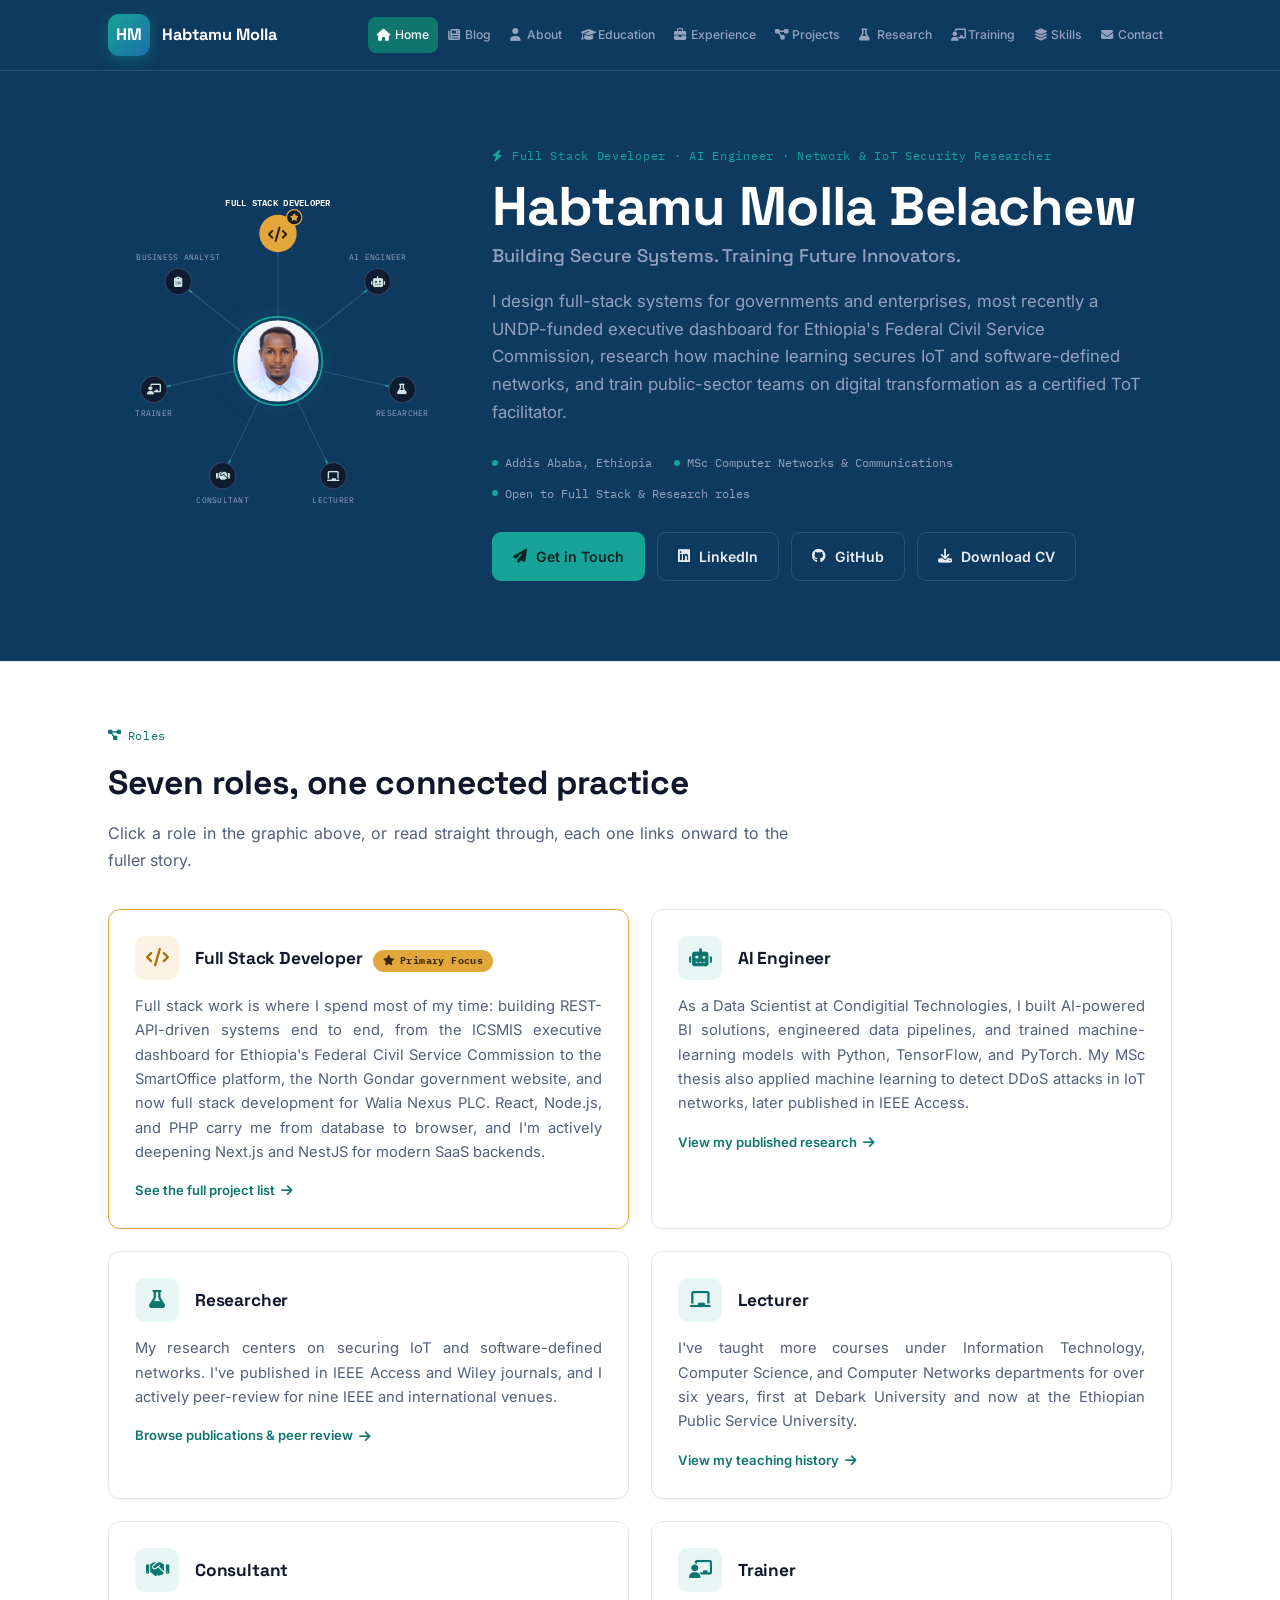
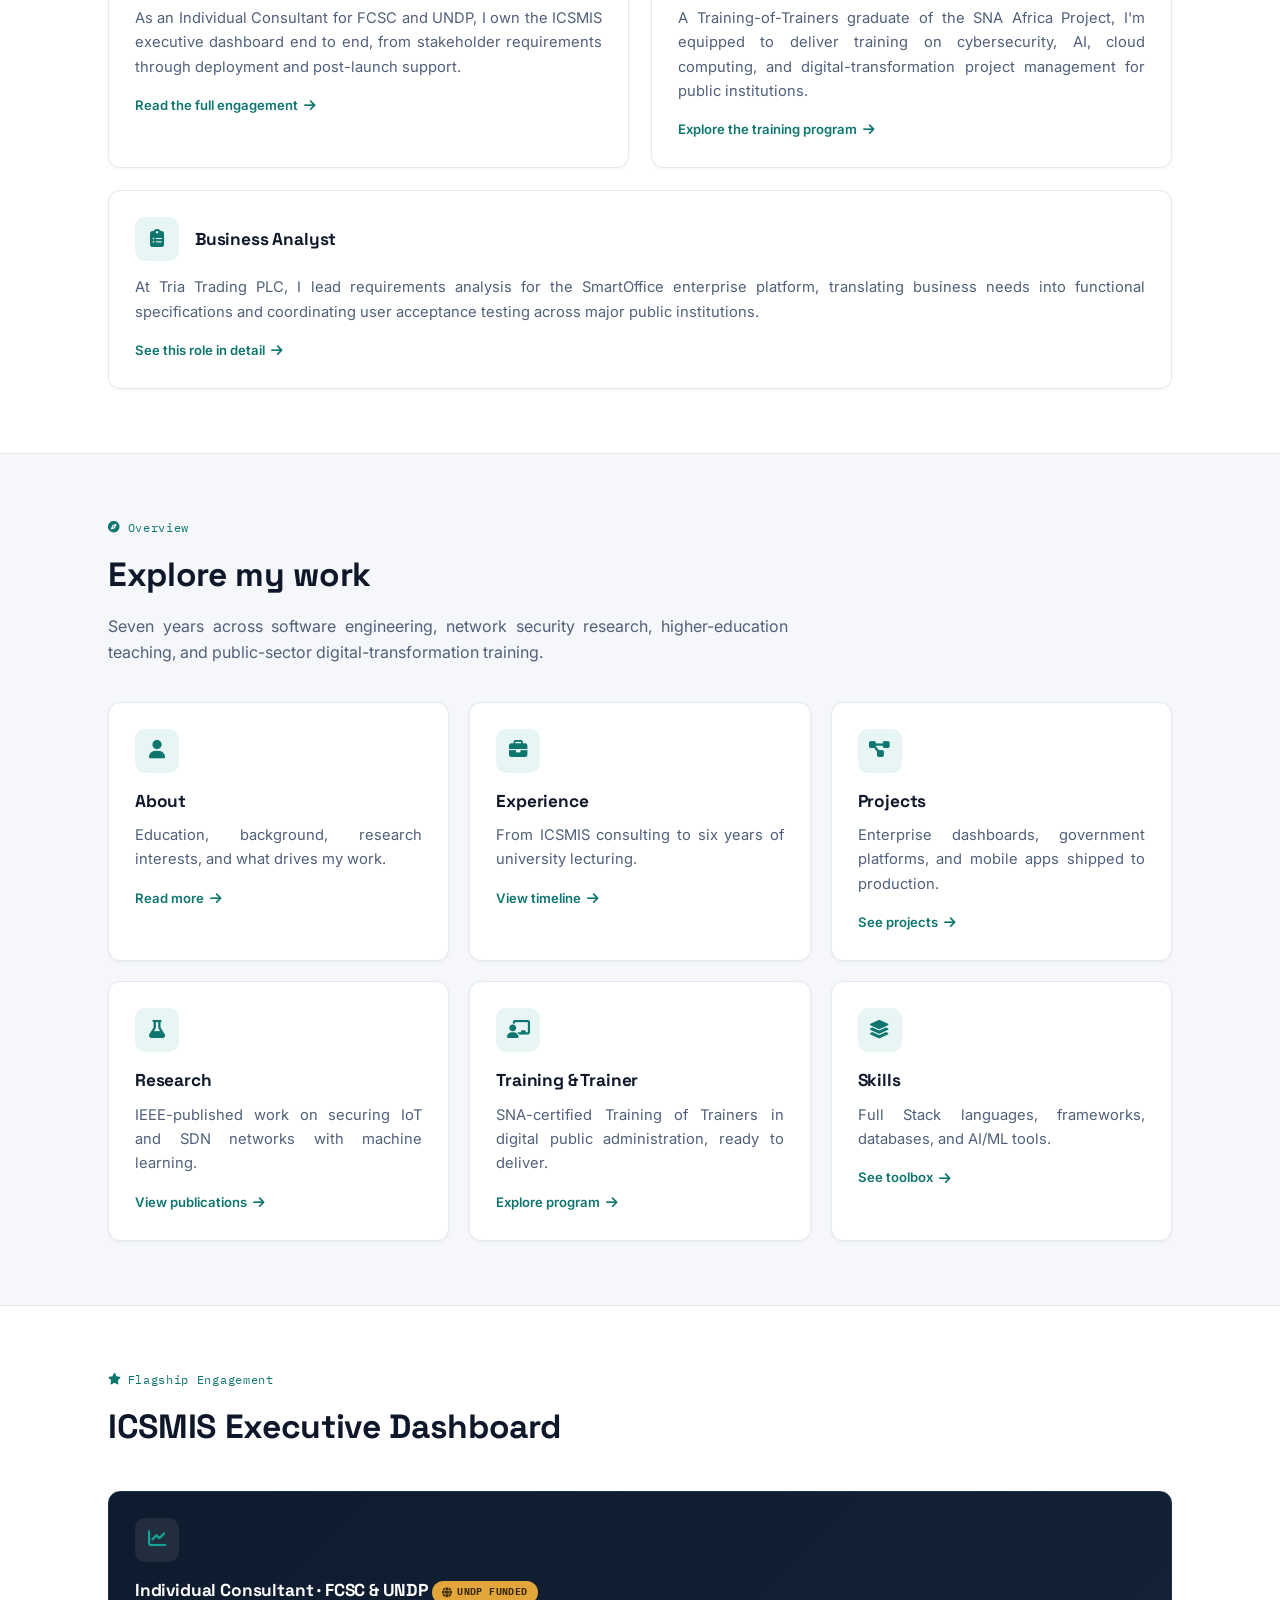
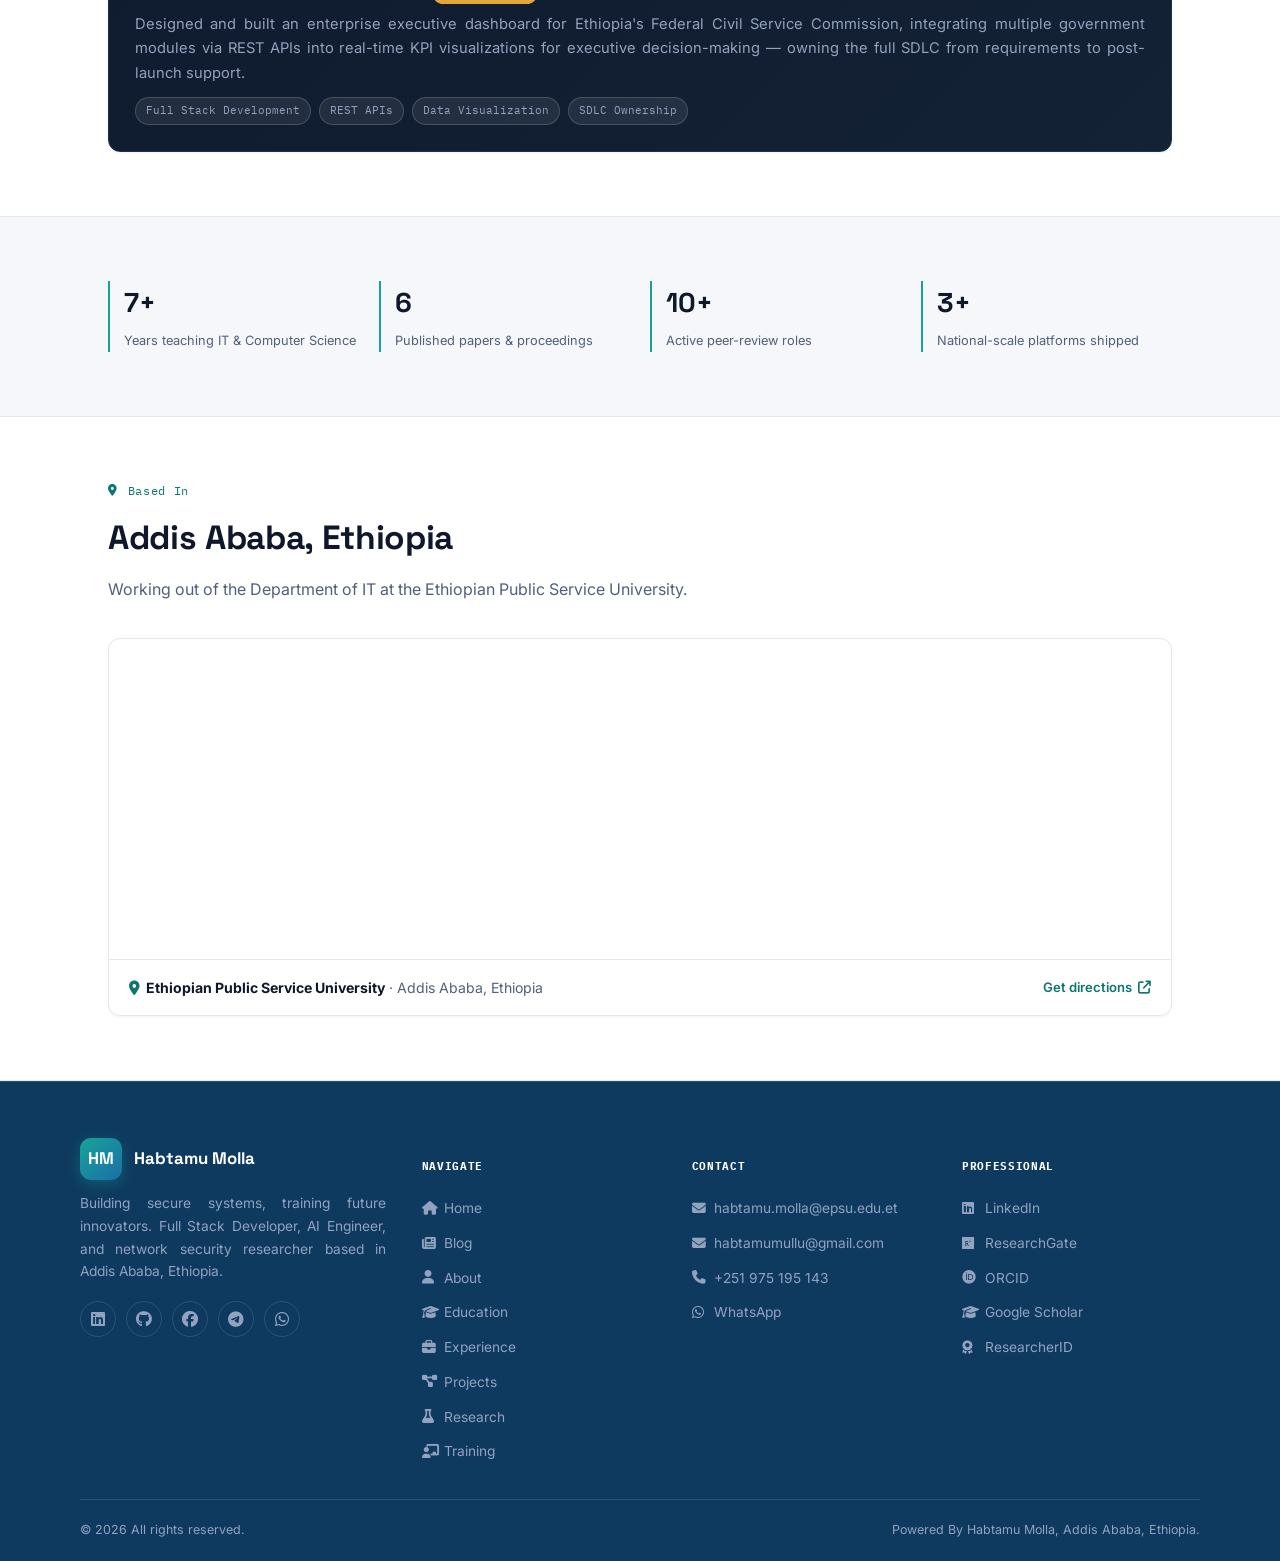
==== commit 693be489: "adding Walia Nexusexprince" ====
--- a/index.html
+++ b/index.html
@@ -114,7 +114,7 @@
         <div class="card-icon"><i class="fa-solid fa-code"></i></div>
         <h3 style="margin:0;">Full Stack Developer<span class="badge" style="margin-left:10px;"><i class="fa-solid fa-star"></i>Primary Focus</span></h3>
       </div>
-      <p>Full stack work is where I spend most of my time: building REST-API-driven systems end to end, from the ICSMIS executive dashboard for Ethiopia's Federal Civil Service Commission to the SmartOffice platform and the North Gondar government website. React, Node.js, and PHP carry me from database to browser, and I'm actively deepening Next.js and NestJS for modern SaaS backends.</p>
+      <p>Full stack work is where I spend most of my time: building REST-API-driven systems end to end, from the ICSMIS executive dashboard for Ethiopia's Federal Civil Service Commission to the SmartOffice platform, the North Gondar government website, and now full stack development for Walia Nexus PLC. React, Node.js, and PHP carry me from database to browser, and I'm actively deepening Next.js and NestJS for modern SaaS backends.</p>
       <a class="card-link" href="projects">See the full project list <i class="fa-solid fa-arrow-right"></i></a>
     </div>
     <div class="card role-block" id="role-aiengineer">
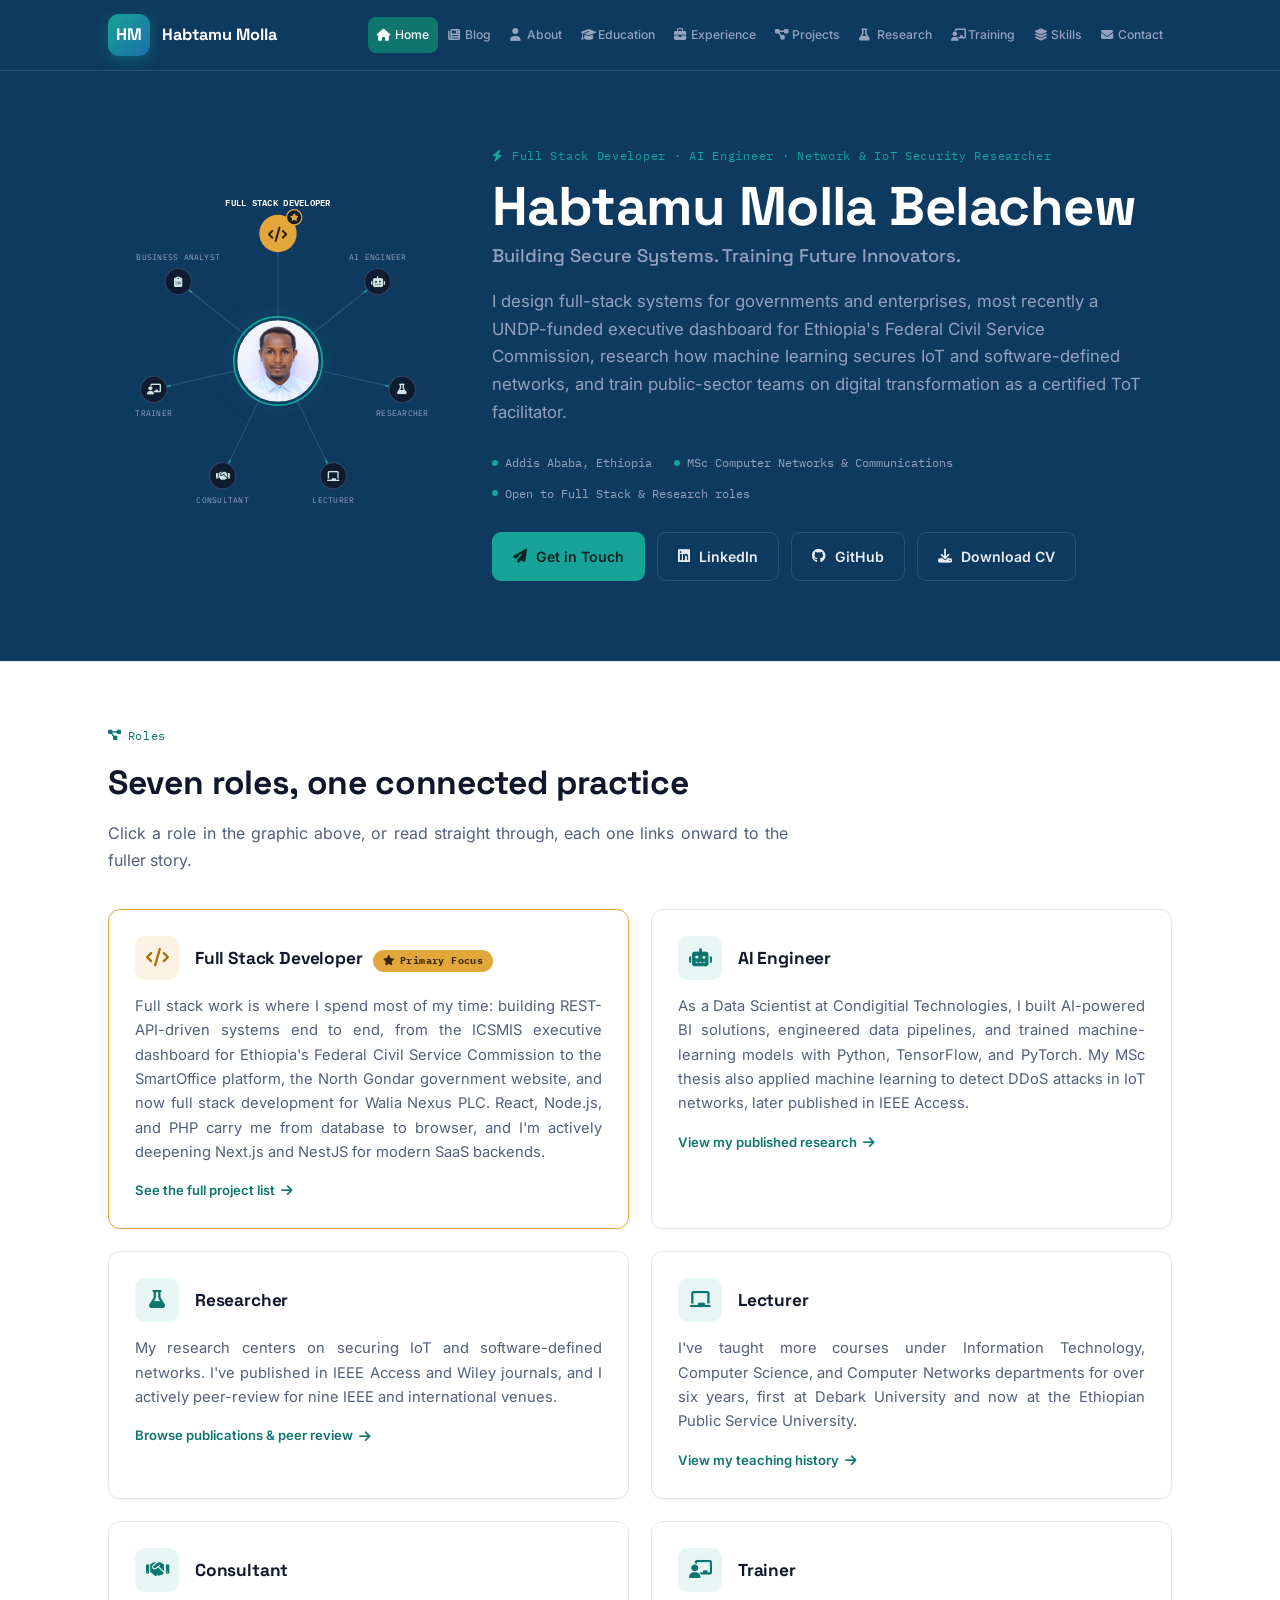
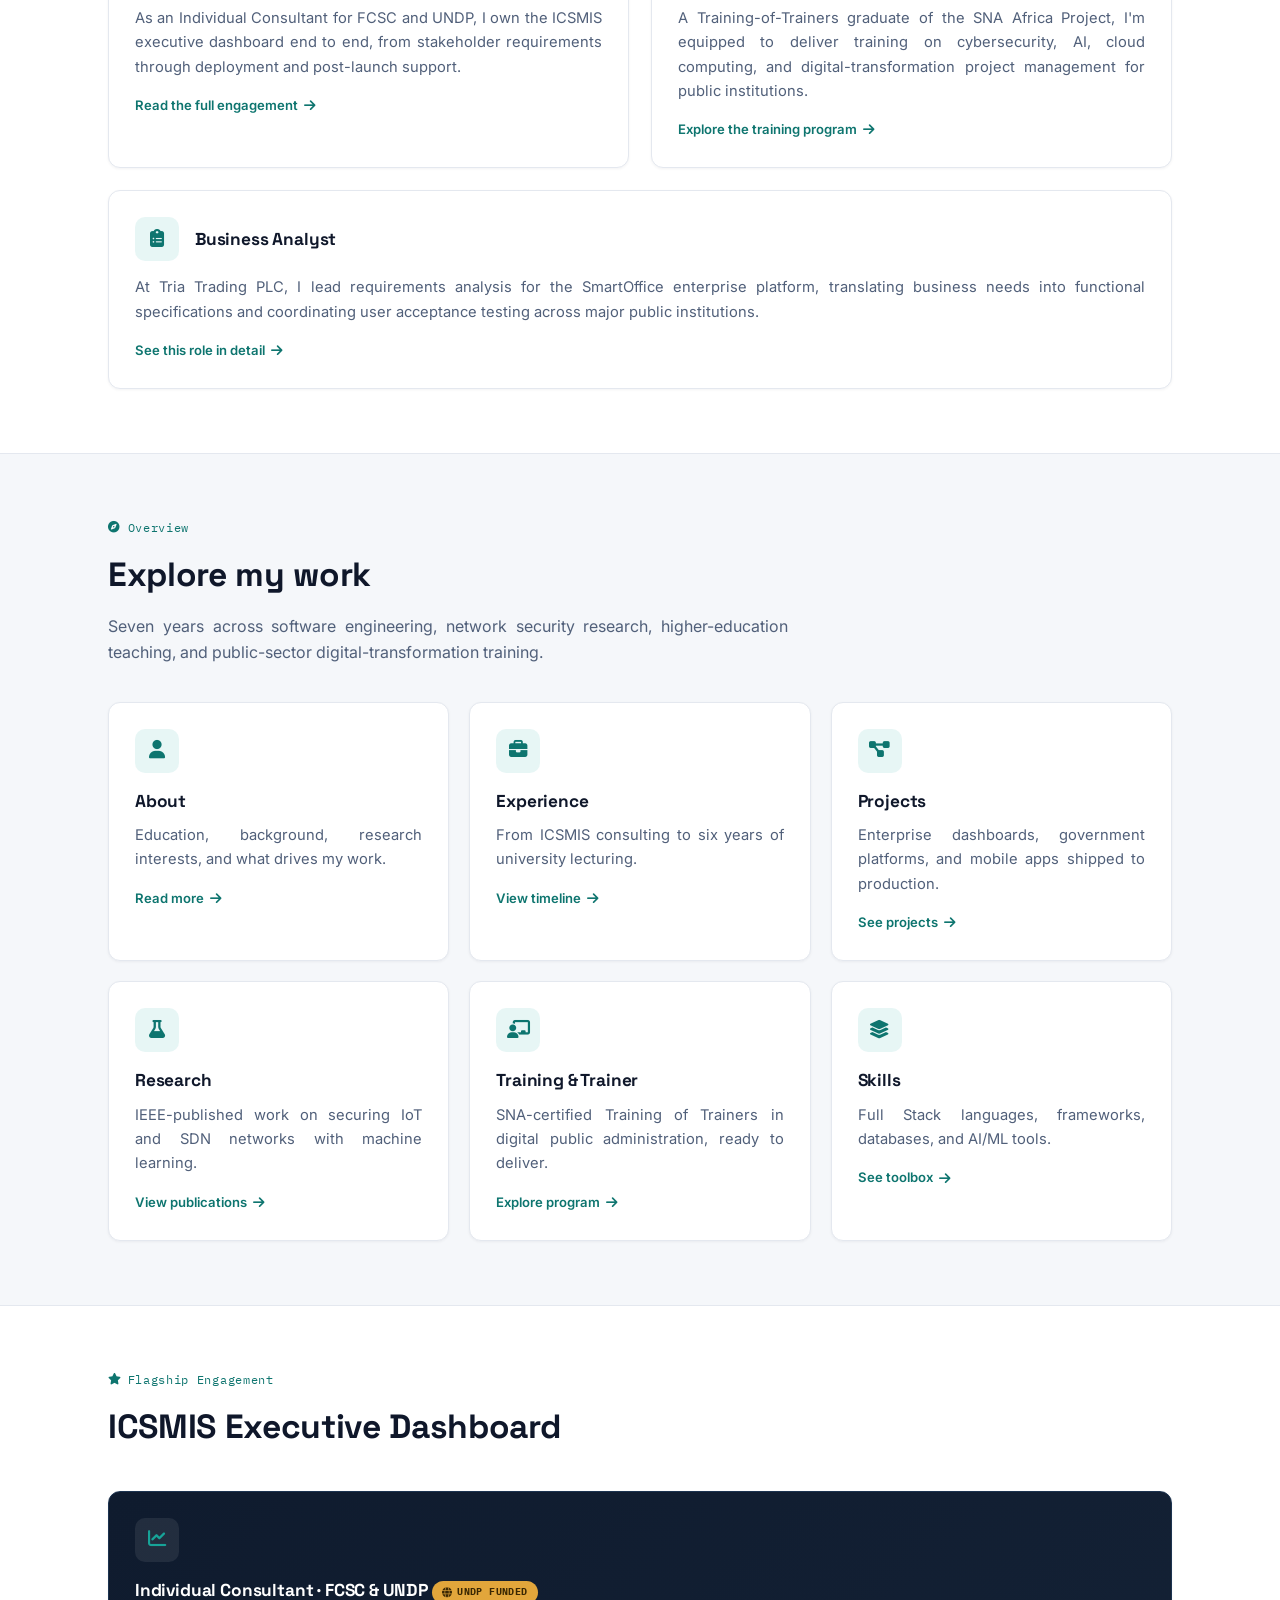
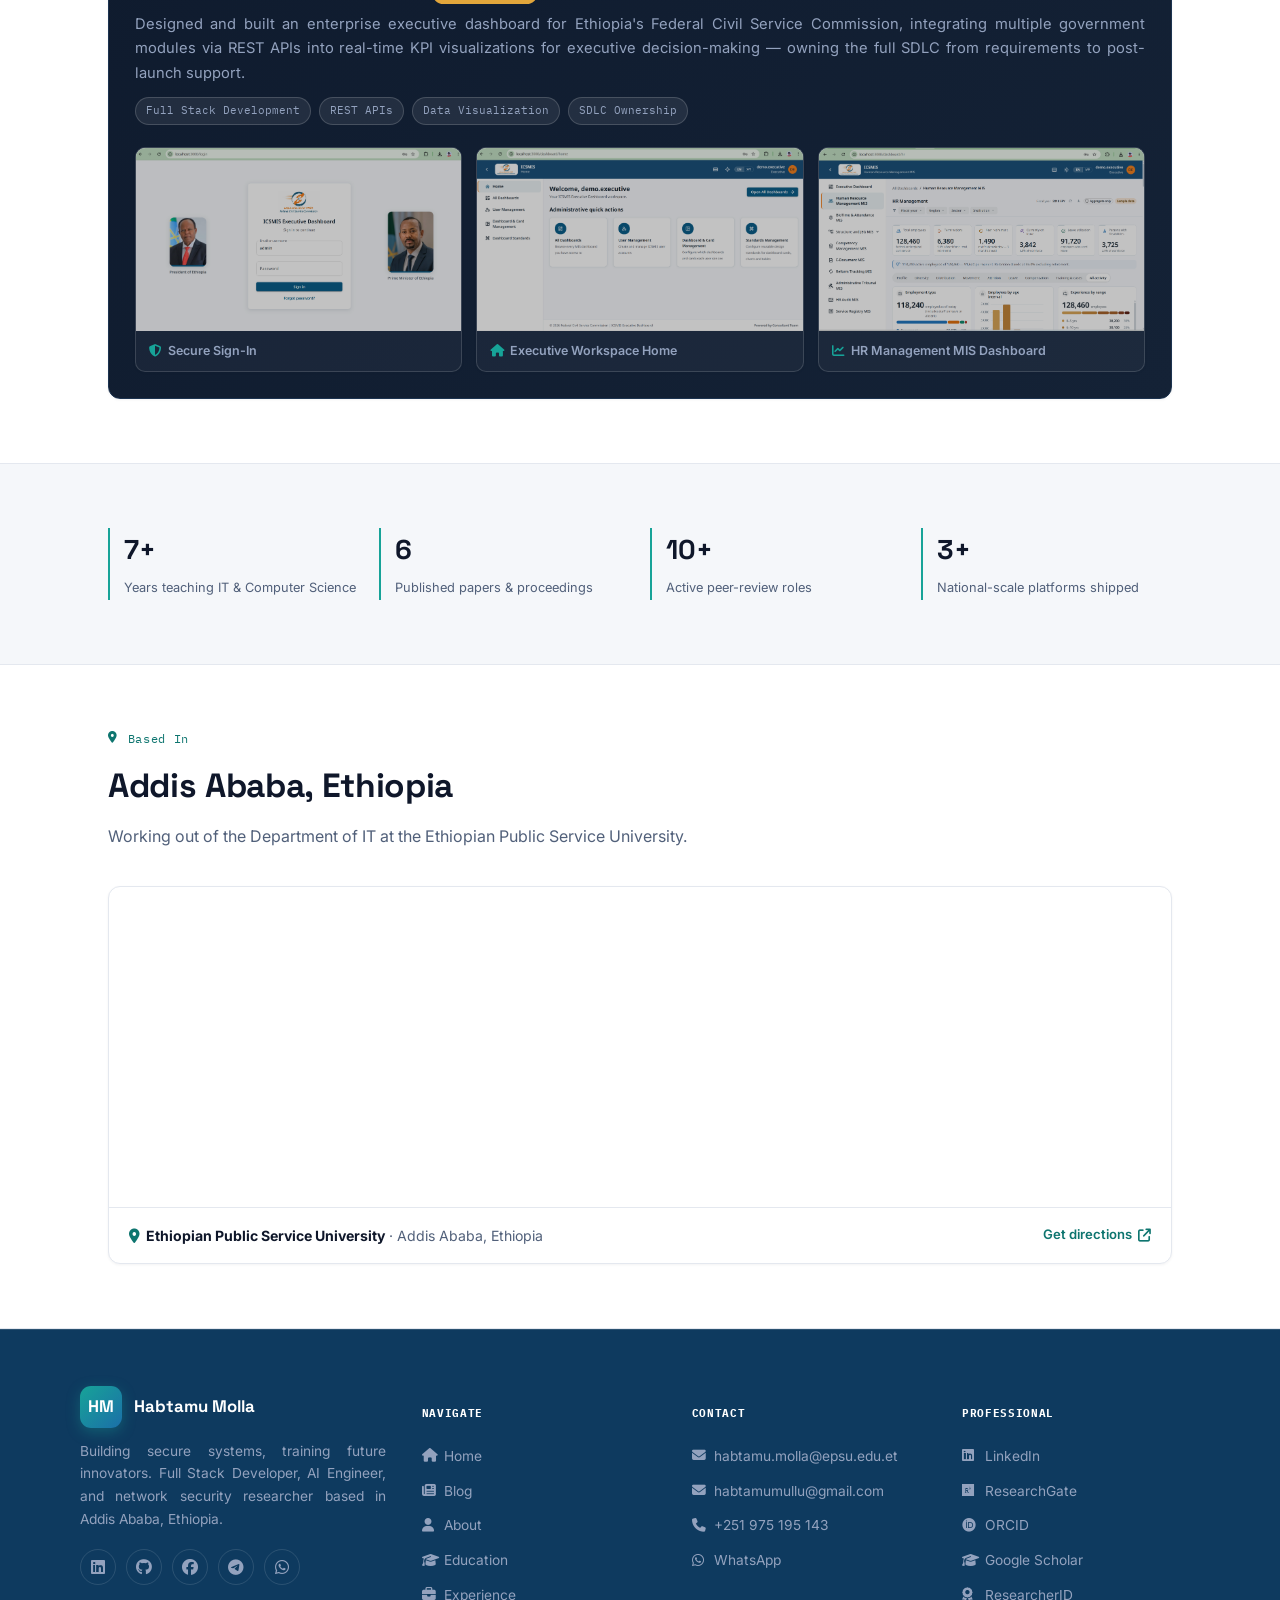
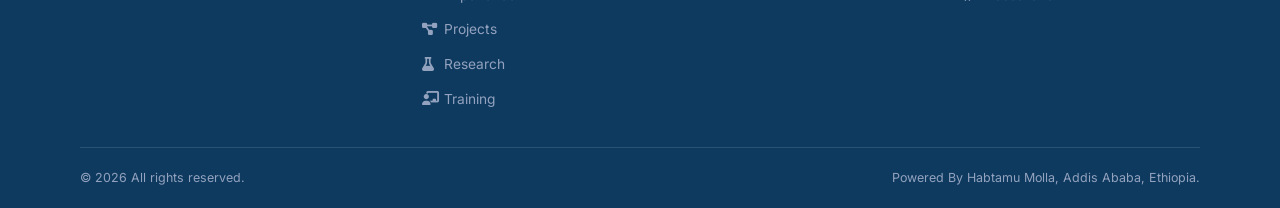
==== commit af065f73: "Add ICSMIS Executive Dashboard screenshots Add login, home, and HR Management MIS dashboard screensh" ====
--- a/index.html
+++ b/index.html
@@ -230,6 +230,20 @@
       <div class="tag-row">
         <span class="tag">Full Stack Development</span><span class="tag">REST APIs</span><span class="tag">Data Visualization</span><span class="tag">SDLC Ownership</span>
       </div>
+      <div class="shot-gallery">
+        <a class="shot-item" href="assets/login.png" target="_blank" rel="noopener" aria-label="View full-size screenshot: secure sign-in screen">
+          <div class="shot-frame"><img src="assets/login.png" alt="ICSMIS Executive Dashboard secure sign-in screen" loading="lazy"></div>
+          <span class="shot-caption"><i class="fa-solid fa-shield-halved icon"></i>Secure Sign-In</span>
+        </a>
+        <a class="shot-item" href="assets/landing.png" target="_blank" rel="noopener" aria-label="View full-size screenshot: executive workspace home">
+          <div class="shot-frame"><img src="assets/landing.png" alt="ICSMIS Executive Dashboard workspace home screen" loading="lazy"></div>
+          <span class="shot-caption"><i class="fa-solid fa-house icon"></i>Executive Workspace Home</span>
+        </a>
+        <a class="shot-item" href="assets/dashboards.png" target="_blank" rel="noopener" aria-label="View full-size screenshot: HR management dashboard">
+          <div class="shot-frame"><img src="assets/dashboards.png" alt="ICSMIS HR Management MIS dashboard with KPI cards and charts" loading="lazy"></div>
+          <span class="shot-caption"><i class="fa-solid fa-chart-line icon"></i>HR Management MIS Dashboard</span>
+        </a>
+      </div>
     </div>
   </div>
 </section>
--- a/assets/styles.css
+++ b/assets/styles.css
@@ -422,6 +422,32 @@
 .map-caption span{font-size:0.88rem;color:var(--ink-soft);}
 .map-caption span strong{color:var(--ink);}
 
+/* ---------------- Screenshot gallery (project previews) ---------------- */
+.shot-gallery{display:grid;grid-template-columns:repeat(3,1fr);gap:14px;margin-top:22px;}
+.shot-item{
+  display:block;border-radius:10px;overflow:hidden;background:var(--card);
+  border:1px solid var(--line);box-shadow:0 1px 3px rgba(15,23,42,0.05);
+  transition:transform .25s cubic-bezier(.2,.8,.2,1), box-shadow .25s, border-color .25s;
+}
+.shot-item:hover{transform:translateY(-4px);box-shadow:0 16px 30px -16px rgba(15,23,42,0.25);border-color:var(--signal);}
+.shot-frame{aspect-ratio:16/9;overflow:hidden;background:var(--paper);}
+.shot-frame img{width:100%;height:100%;object-fit:cover;object-position:top center;transition:transform .4s;}
+.shot-item:hover .shot-frame img{transform:scale(1.06);}
+.shot-caption{display:flex;align-items:center;gap:7px;padding:10px 13px;font-size:0.78rem;font-weight:600;color:var(--ink-soft);}
+.shot-caption .icon{color:var(--signal-dark);flex-shrink:0;}
+.card.flagship .shot-item{background:rgba(255,255,255,0.04);border-color:rgba(255,255,255,0.14);}
+.card.flagship .shot-item:hover{border-color:var(--signal);}
+.card.flagship .shot-caption{color:var(--dark-text-soft);}
+.card.flagship .shot-caption .icon{color:var(--signal);}
+.shot-gallery.compact{max-width:560px;gap:10px;margin-top:16px;}
+.shot-gallery.compact .shot-caption{font-size:0.72rem;padding:8px 10px;}
+@media (max-width:760px){
+  .shot-gallery{grid-template-columns:1fr 1fr;}
+}
+@media (max-width:480px){
+  .shot-gallery{grid-template-columns:1fr;}
+}
+
 /* ---------------- Footer ---------------- */
 footer.site-footer{background:var(--dark-bg);color:var(--dark-text-soft);border-top:1px solid var(--dark-line);}
 .footer-top{padding:56px 0 30px;}
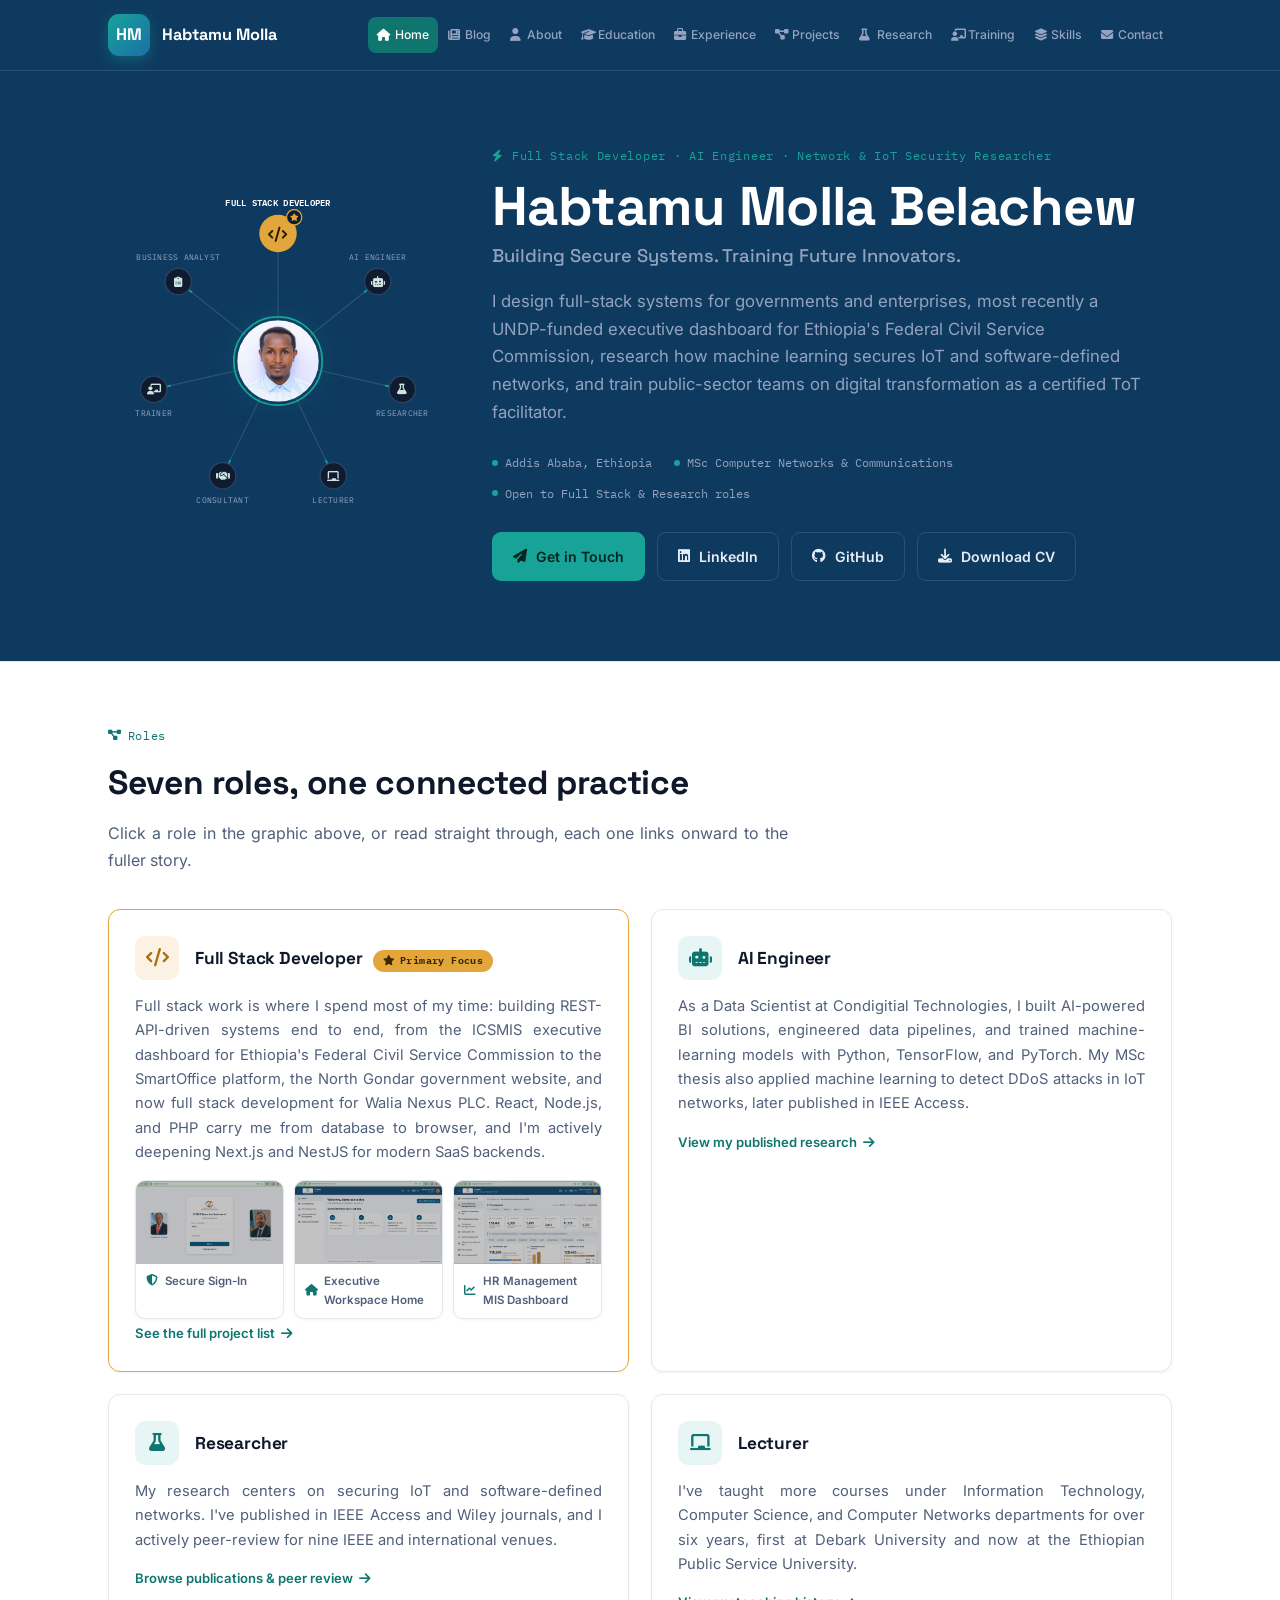
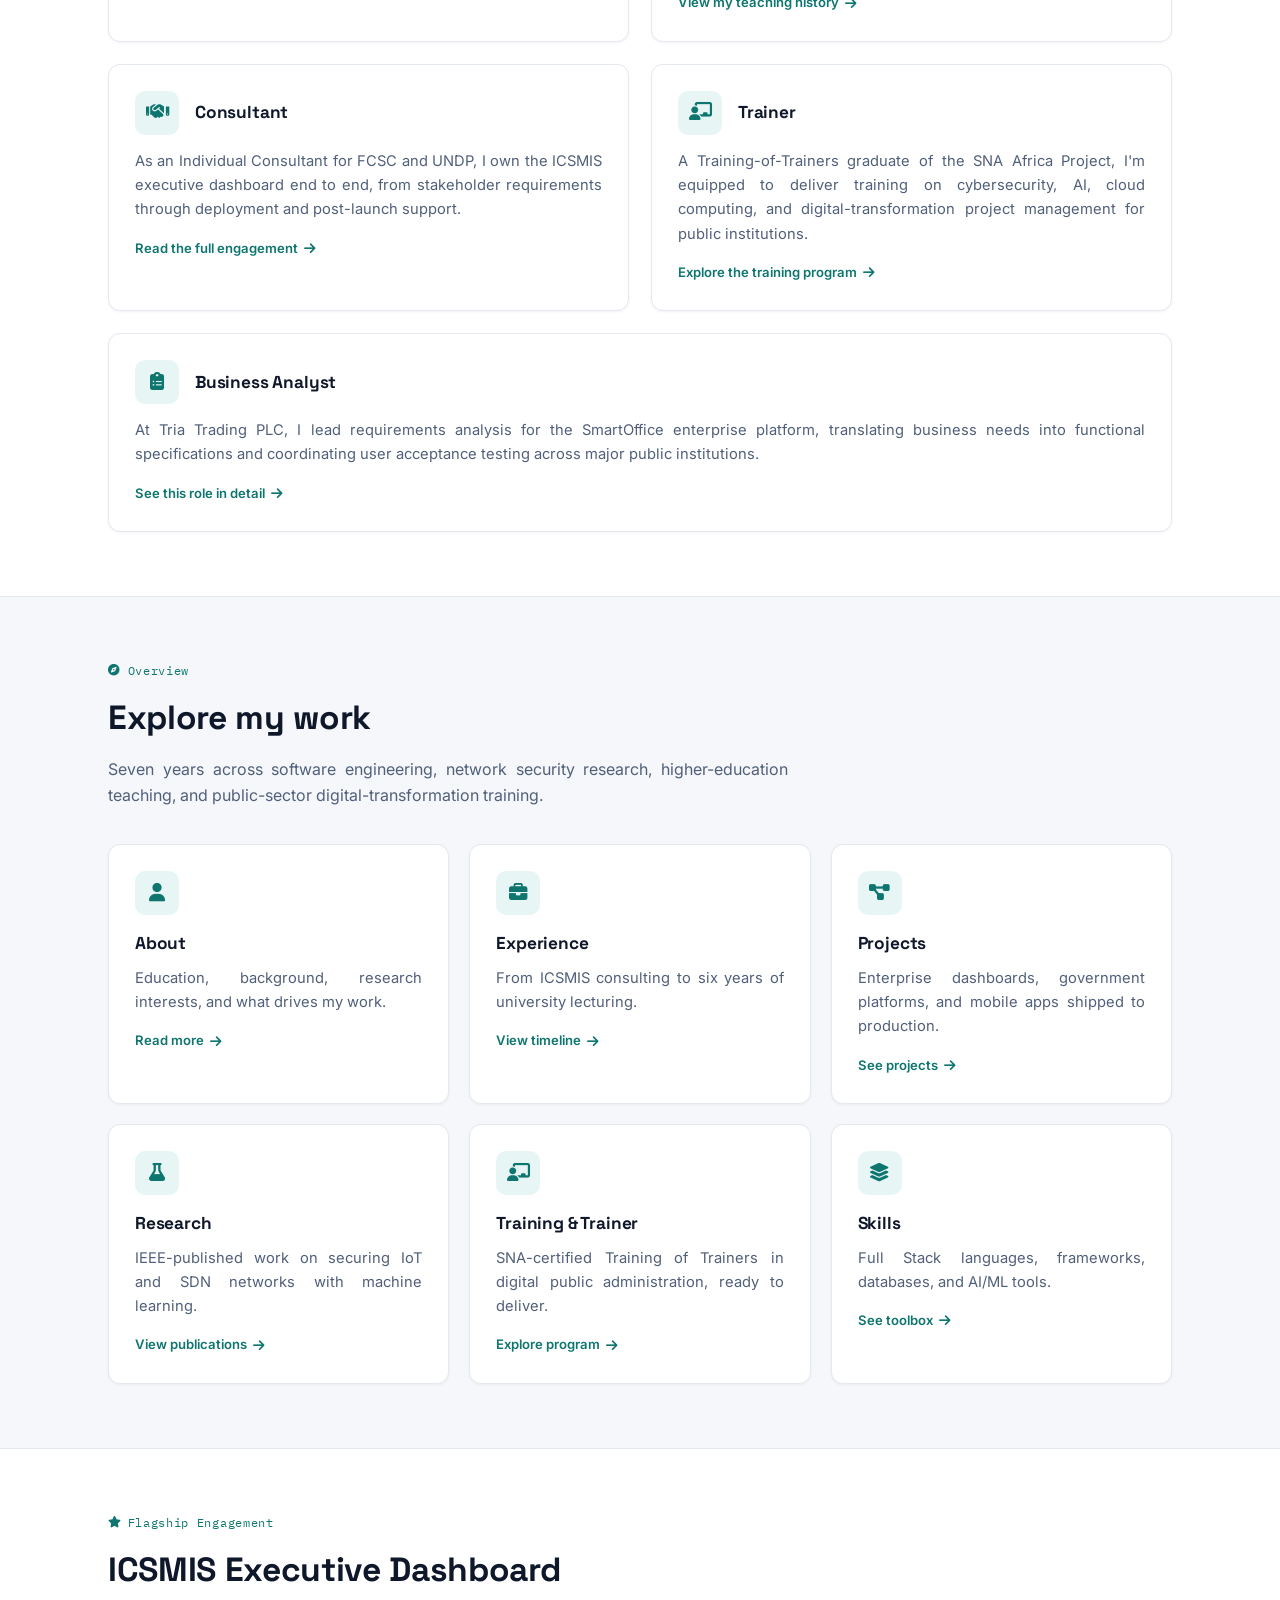
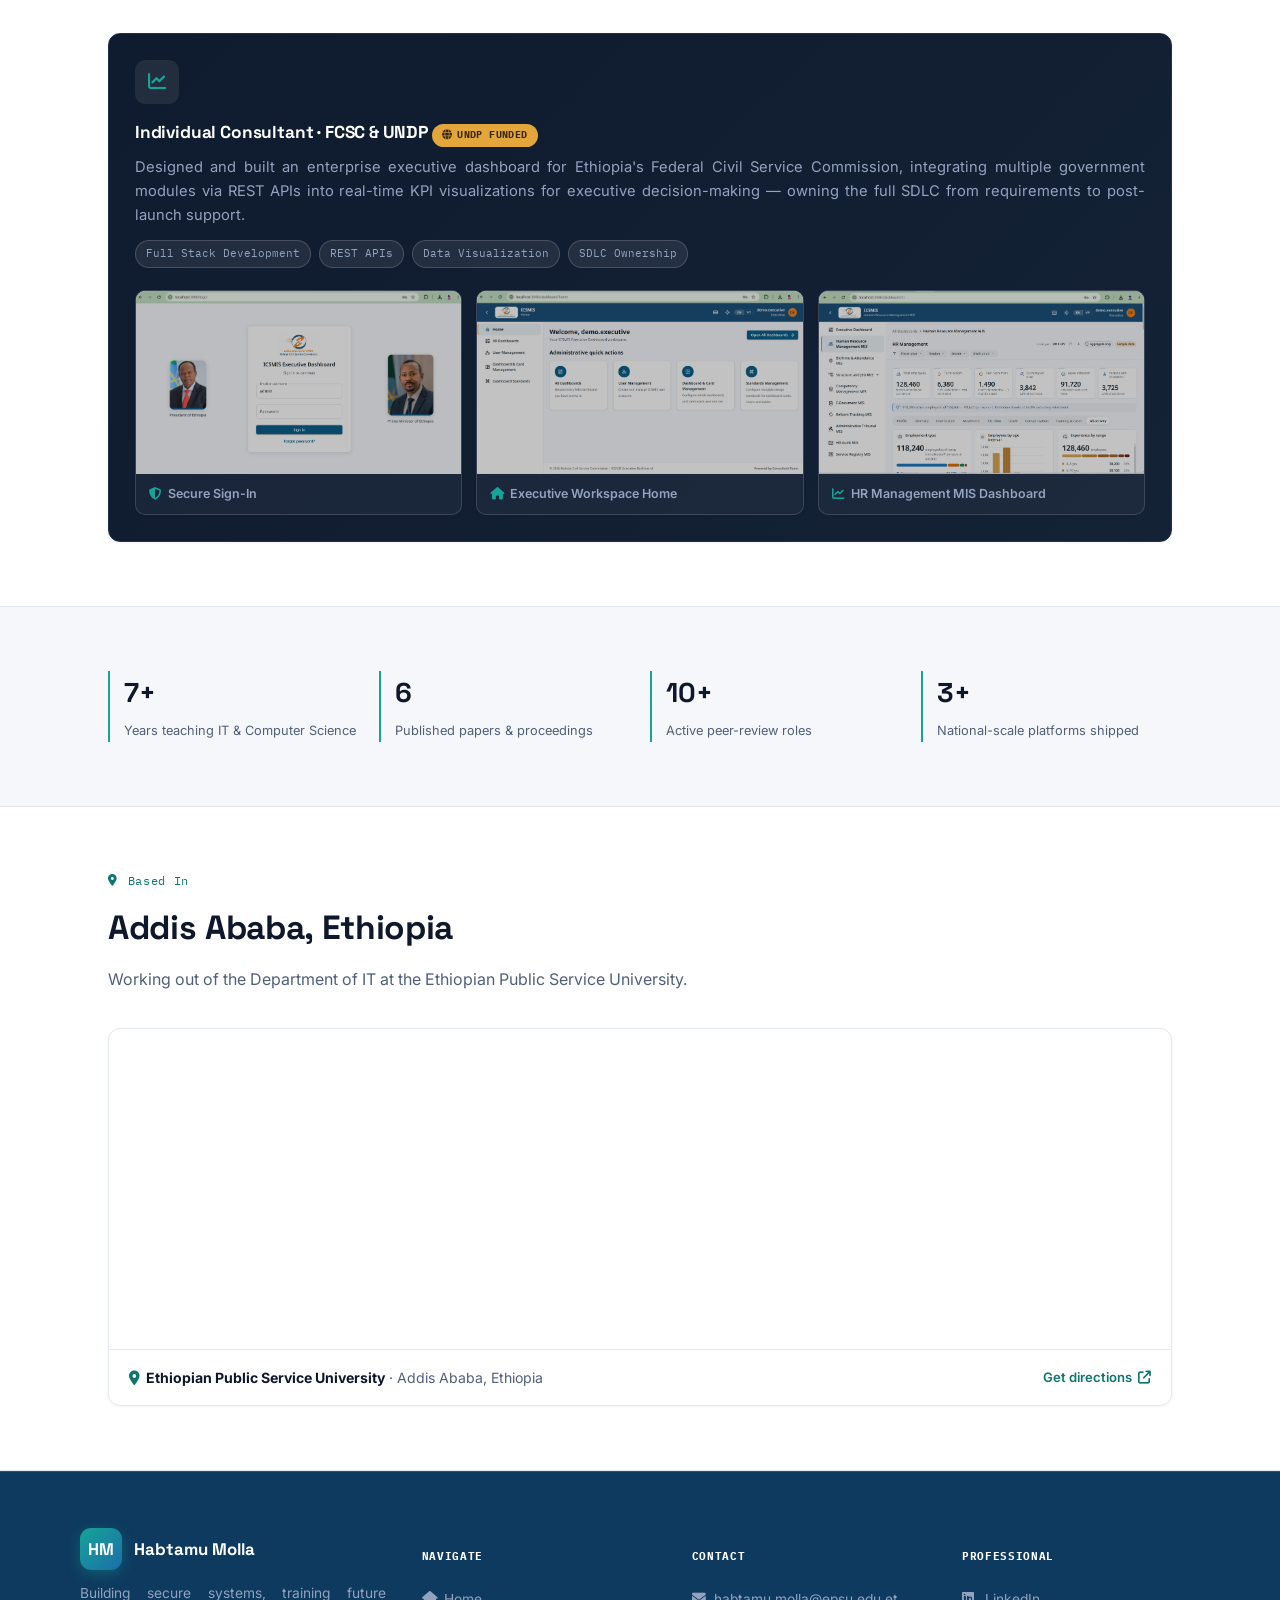
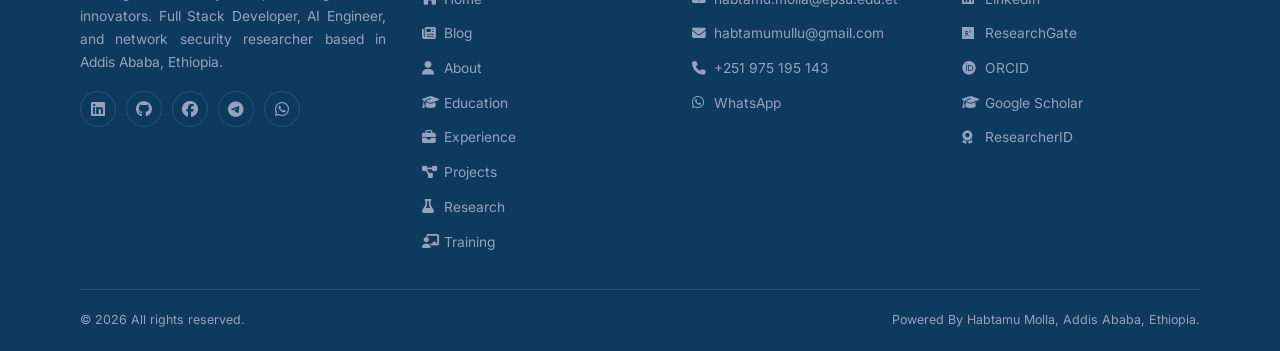
==== commit 5184685c: "Show ICSMIS screenshots in the Full Stack Developer role card Co-Authored-By: Claude Sonnet 5 <norep" ====
--- a/index.html
+++ b/index.html
@@ -115,6 +115,20 @@
         <h3 style="margin:0;">Full Stack Developer<span class="badge" style="margin-left:10px;"><i class="fa-solid fa-star"></i>Primary Focus</span></h3>
       </div>
       <p>Full stack work is where I spend most of my time: building REST-API-driven systems end to end, from the ICSMIS executive dashboard for Ethiopia's Federal Civil Service Commission to the SmartOffice platform, the North Gondar government website, and now full stack development for Walia Nexus PLC. React, Node.js, and PHP carry me from database to browser, and I'm actively deepening Next.js and NestJS for modern SaaS backends.</p>
+      <div class="shot-gallery compact">
+        <a class="shot-item" href="assets/login.png" target="_blank" rel="noopener" aria-label="View full-size screenshot: secure sign-in screen">
+          <div class="shot-frame"><img src="assets/login.png" alt="ICSMIS Executive Dashboard secure sign-in screen" loading="lazy"></div>
+          <span class="shot-caption"><i class="fa-solid fa-shield-halved icon"></i>Secure Sign-In</span>
+        </a>
+        <a class="shot-item" href="assets/landing.png" target="_blank" rel="noopener" aria-label="View full-size screenshot: executive workspace home">
+          <div class="shot-frame"><img src="assets/landing.png" alt="ICSMIS Executive Dashboard workspace home screen" loading="lazy"></div>
+          <span class="shot-caption"><i class="fa-solid fa-house icon"></i>Executive Workspace Home</span>
+        </a>
+        <a class="shot-item" href="assets/dashboards.png" target="_blank" rel="noopener" aria-label="View full-size screenshot: HR management dashboard">
+          <div class="shot-frame"><img src="assets/dashboards.png" alt="ICSMIS HR Management MIS dashboard with KPI cards and charts" loading="lazy"></div>
+          <span class="shot-caption"><i class="fa-solid fa-chart-line icon"></i>HR Management MIS Dashboard</span>
+        </a>
+      </div>
       <a class="card-link" href="projects">See the full project list <i class="fa-solid fa-arrow-right"></i></a>
     </div>
     <div class="card role-block" id="role-aiengineer">
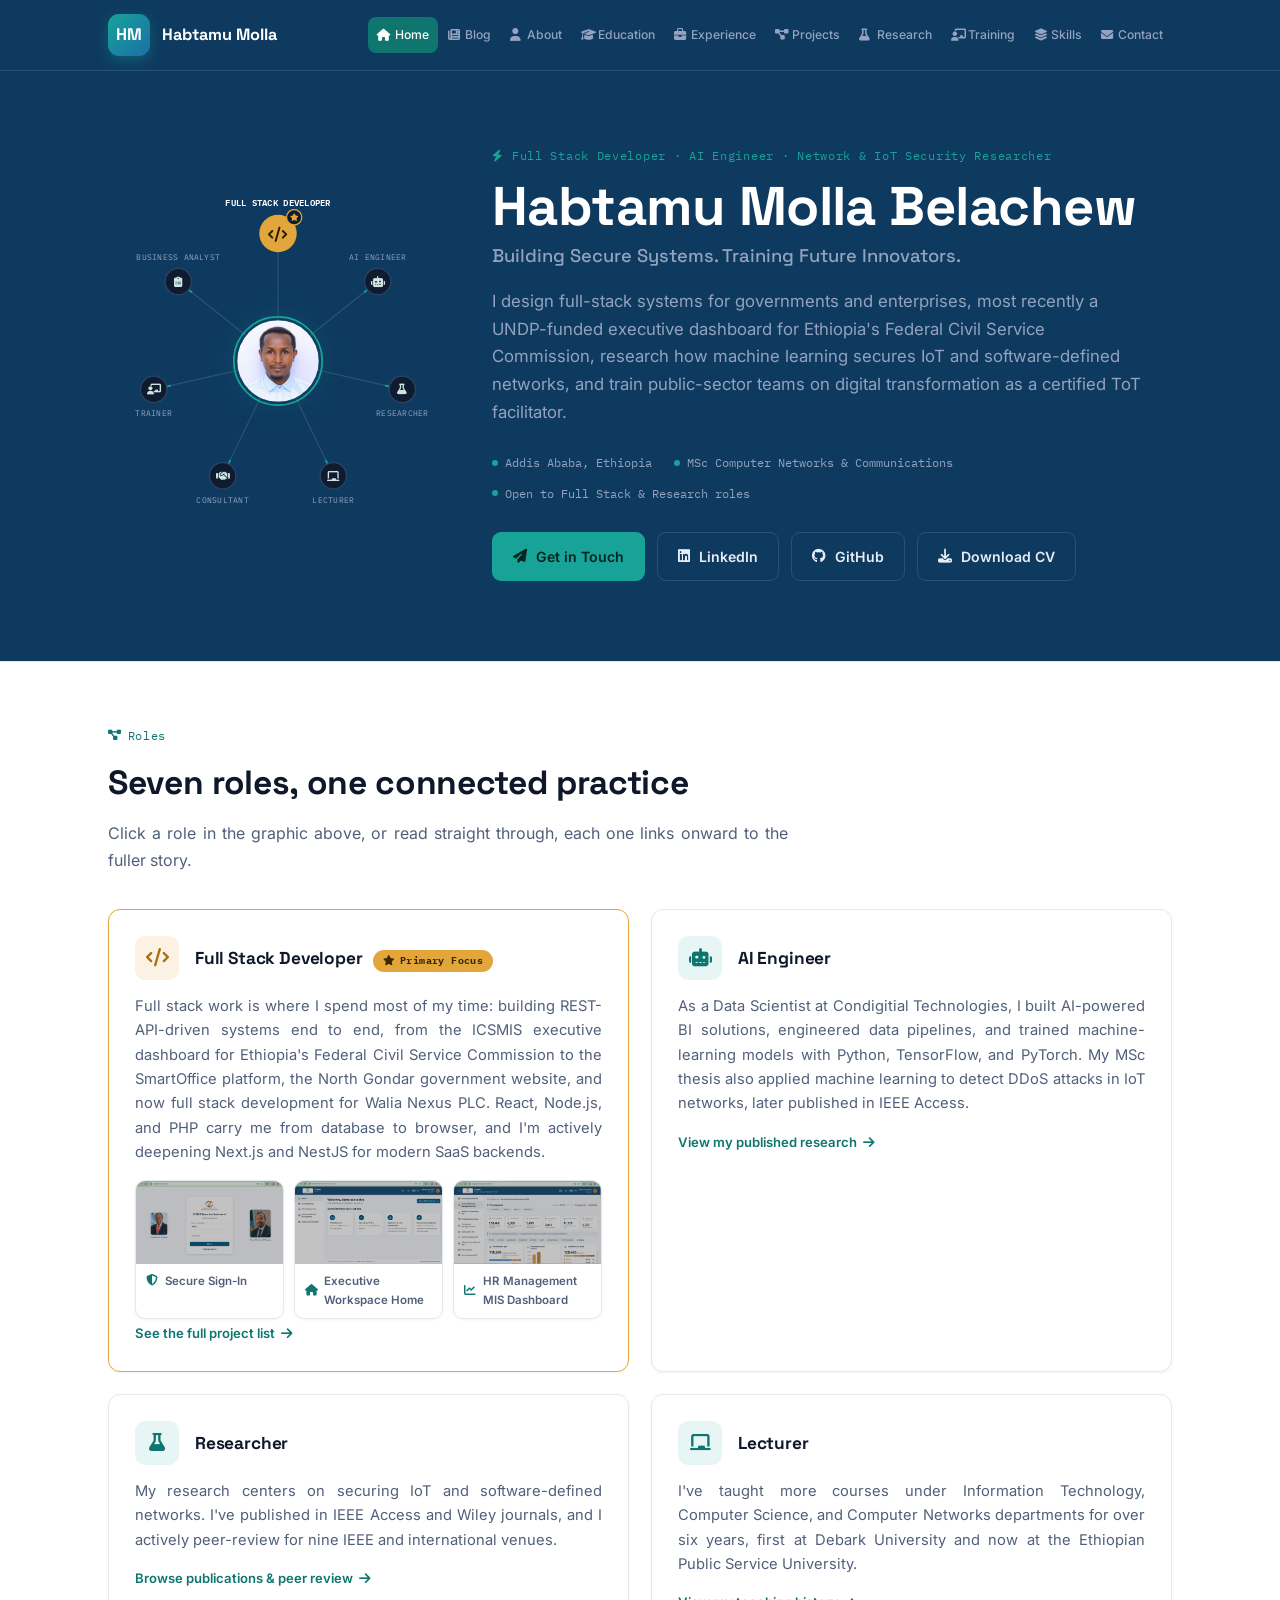
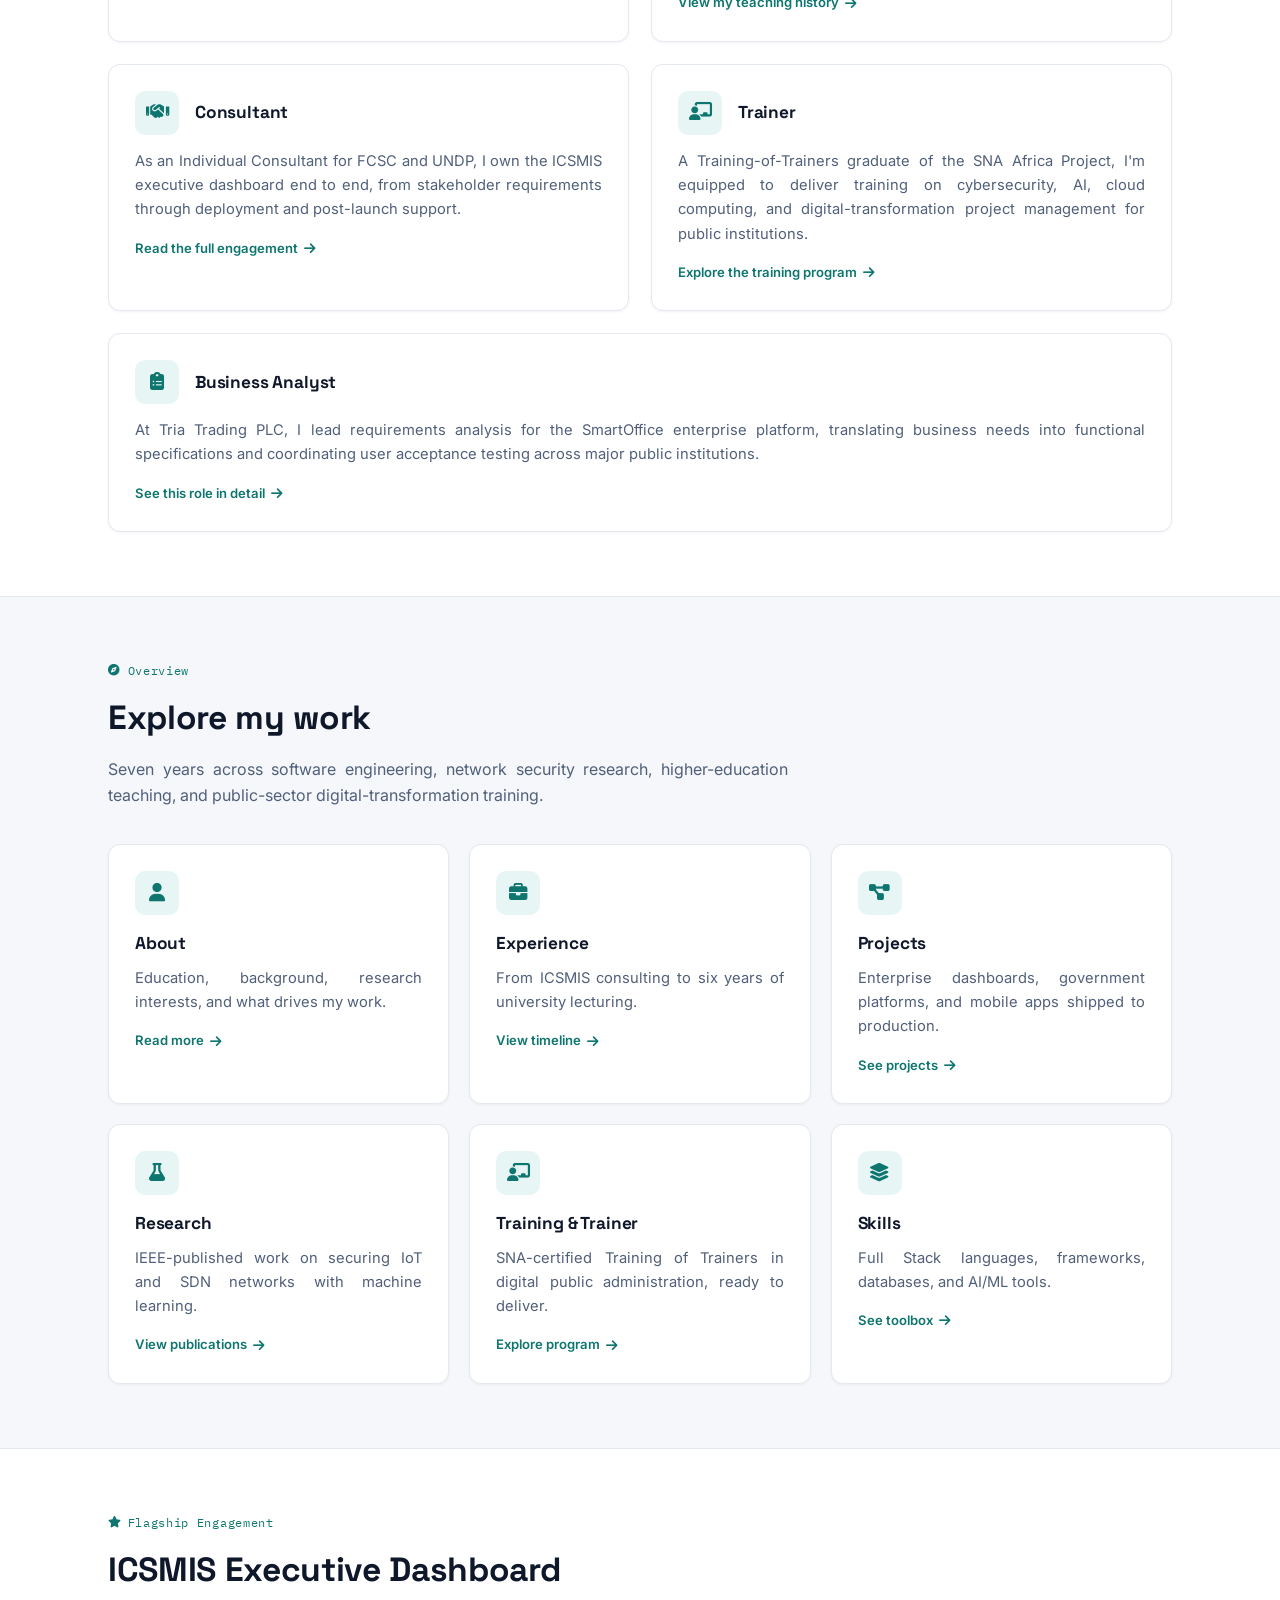
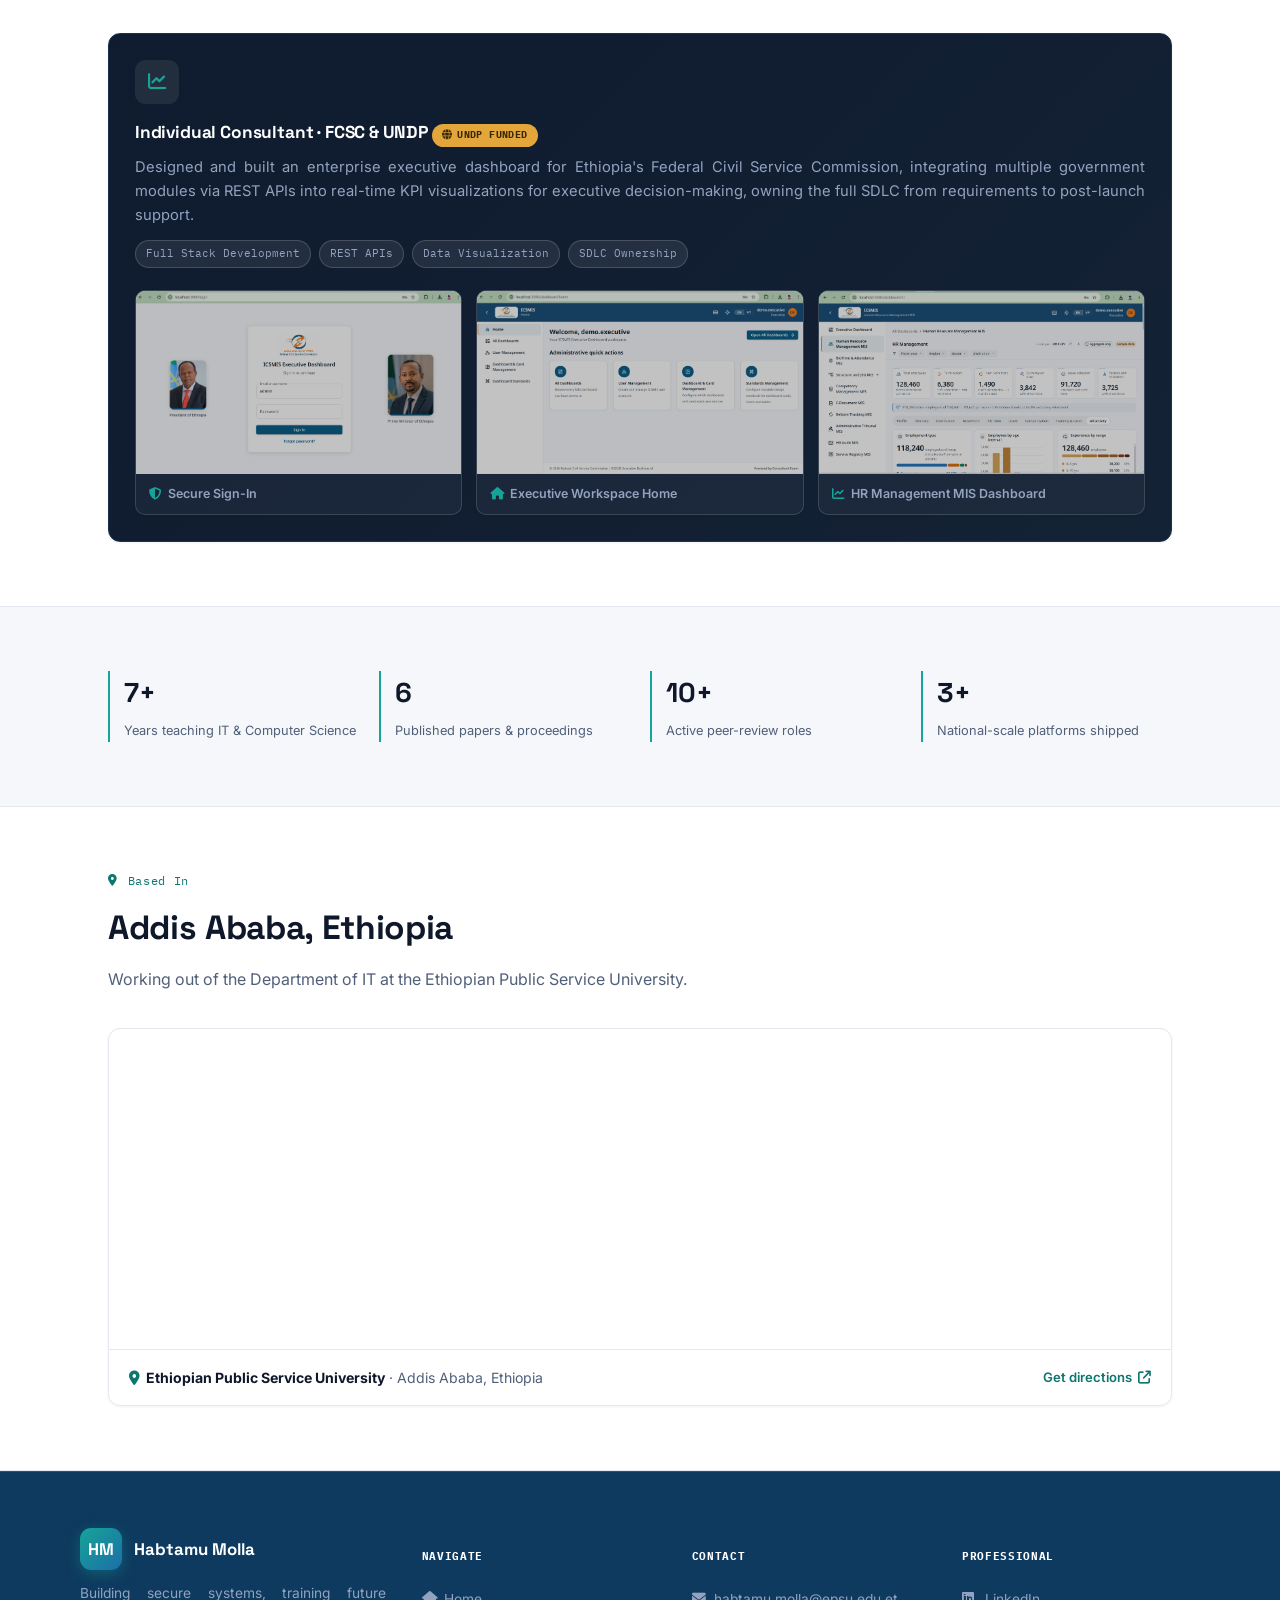
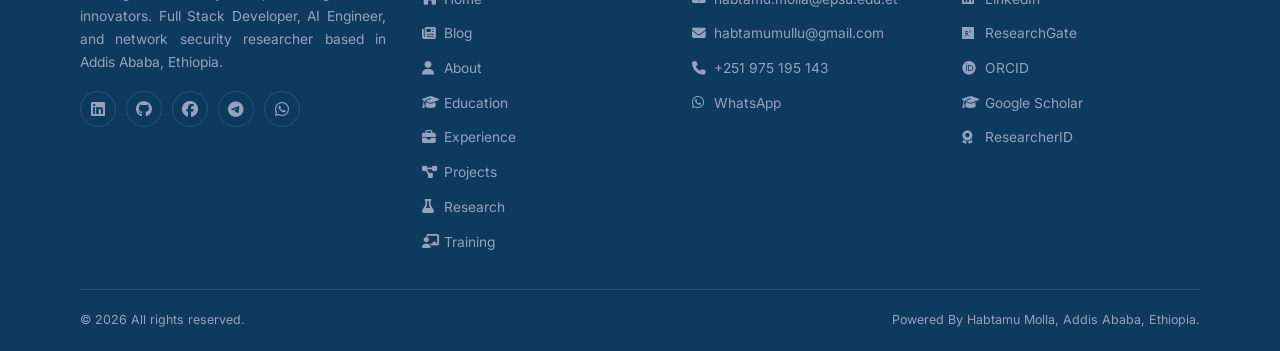
==== commit 0f90b71b: "Remove decorative mid-sentence em dashes Replace mid-sentence em dashes in blog, contact, index, res" ====
--- a/index.html
+++ b/index.html
@@ -4,7 +4,7 @@
 <meta charset="UTF-8">
 <meta name="viewport" content="width=device-width, initial-scale=1.0">
 <title>Habtamu Molla | Full Stack Developer & Network Security Researcher</title>
-<meta name="description" content="Portfolio of Habtamu Molla — Full Stack Developer, IT Lecturer, Network/IoT Security Researcher, and ToT Trainer based in Addis Ababa, Ethiopia.">
+<meta name="description" content="Portfolio of Habtamu Molla, Full Stack Developer, IT Lecturer, Network/IoT Security Researcher, and ToT Trainer based in Addis Ababa, Ethiopia.">
 <meta name="google-site-verification" content="iqMxD6NgY4F2zrNZvsVdarxeiHT7VKi01zDI94SJOY4" />
 <link rel="preconnect" href="https://fonts.googleapis.com">
 <link rel="preconnect" href="https://fonts.gstatic.com" crossorigin>
@@ -240,7 +240,7 @@
     <div class="card flagship">
       <div class="card-icon"><i class="fa-solid fa-chart-line"></i></div>
       <h3>Individual Consultant &middot; FCSC &amp; UNDP <span class="badge"><i class="fa-solid fa-globe"></i>UNDP FUNDED</span></h3>
-      <p>Designed and built an enterprise executive dashboard for Ethiopia's Federal Civil Service Commission, integrating multiple government modules via REST APIs into real-time KPI visualizations for executive decision-making &mdash; owning the full SDLC from requirements to post-launch support.</p>
+      <p>Designed and built an enterprise executive dashboard for Ethiopia's Federal Civil Service Commission, integrating multiple government modules via REST APIs into real-time KPI visualizations for executive decision-making, owning the full SDLC from requirements to post-launch support.</p>
       <div class="tag-row">
         <span class="tag">Full Stack Development</span><span class="tag">REST APIs</span><span class="tag">Data Visualization</span><span class="tag">SDLC Ownership</span>
       </div>
